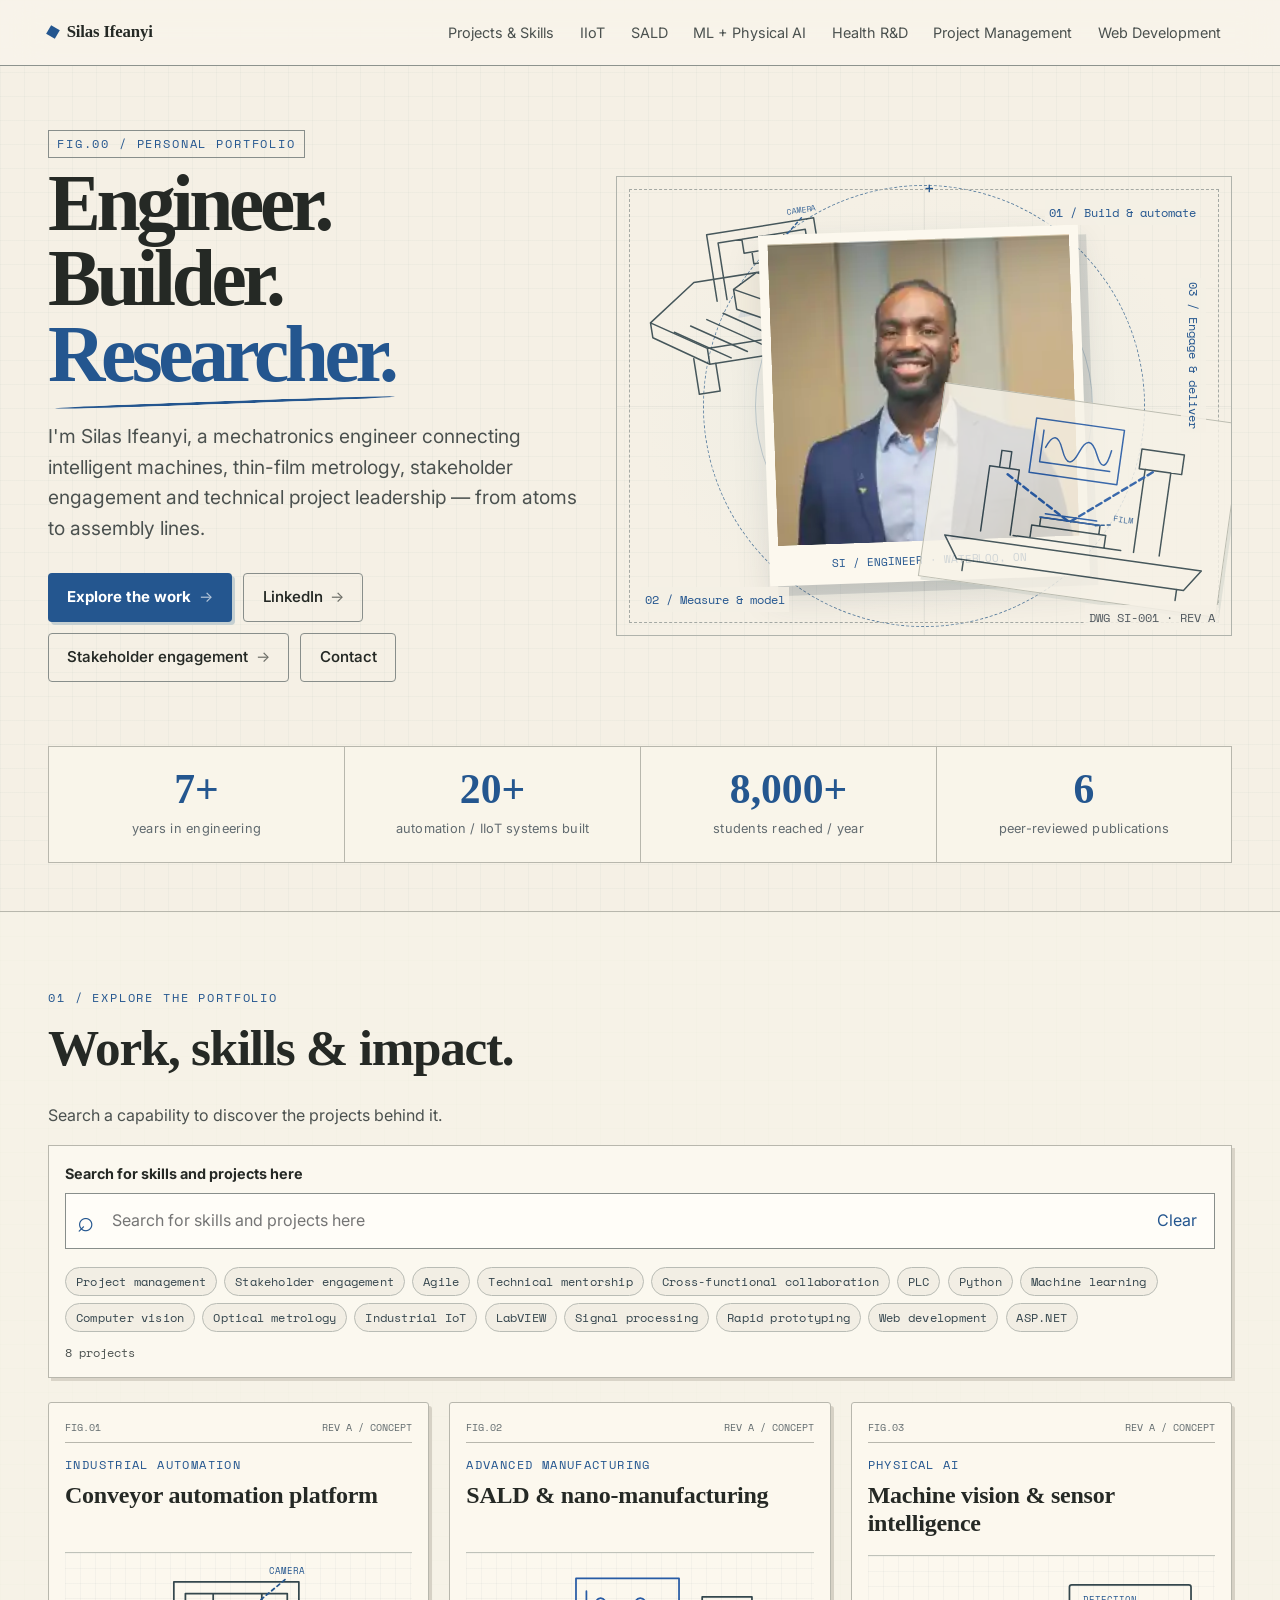
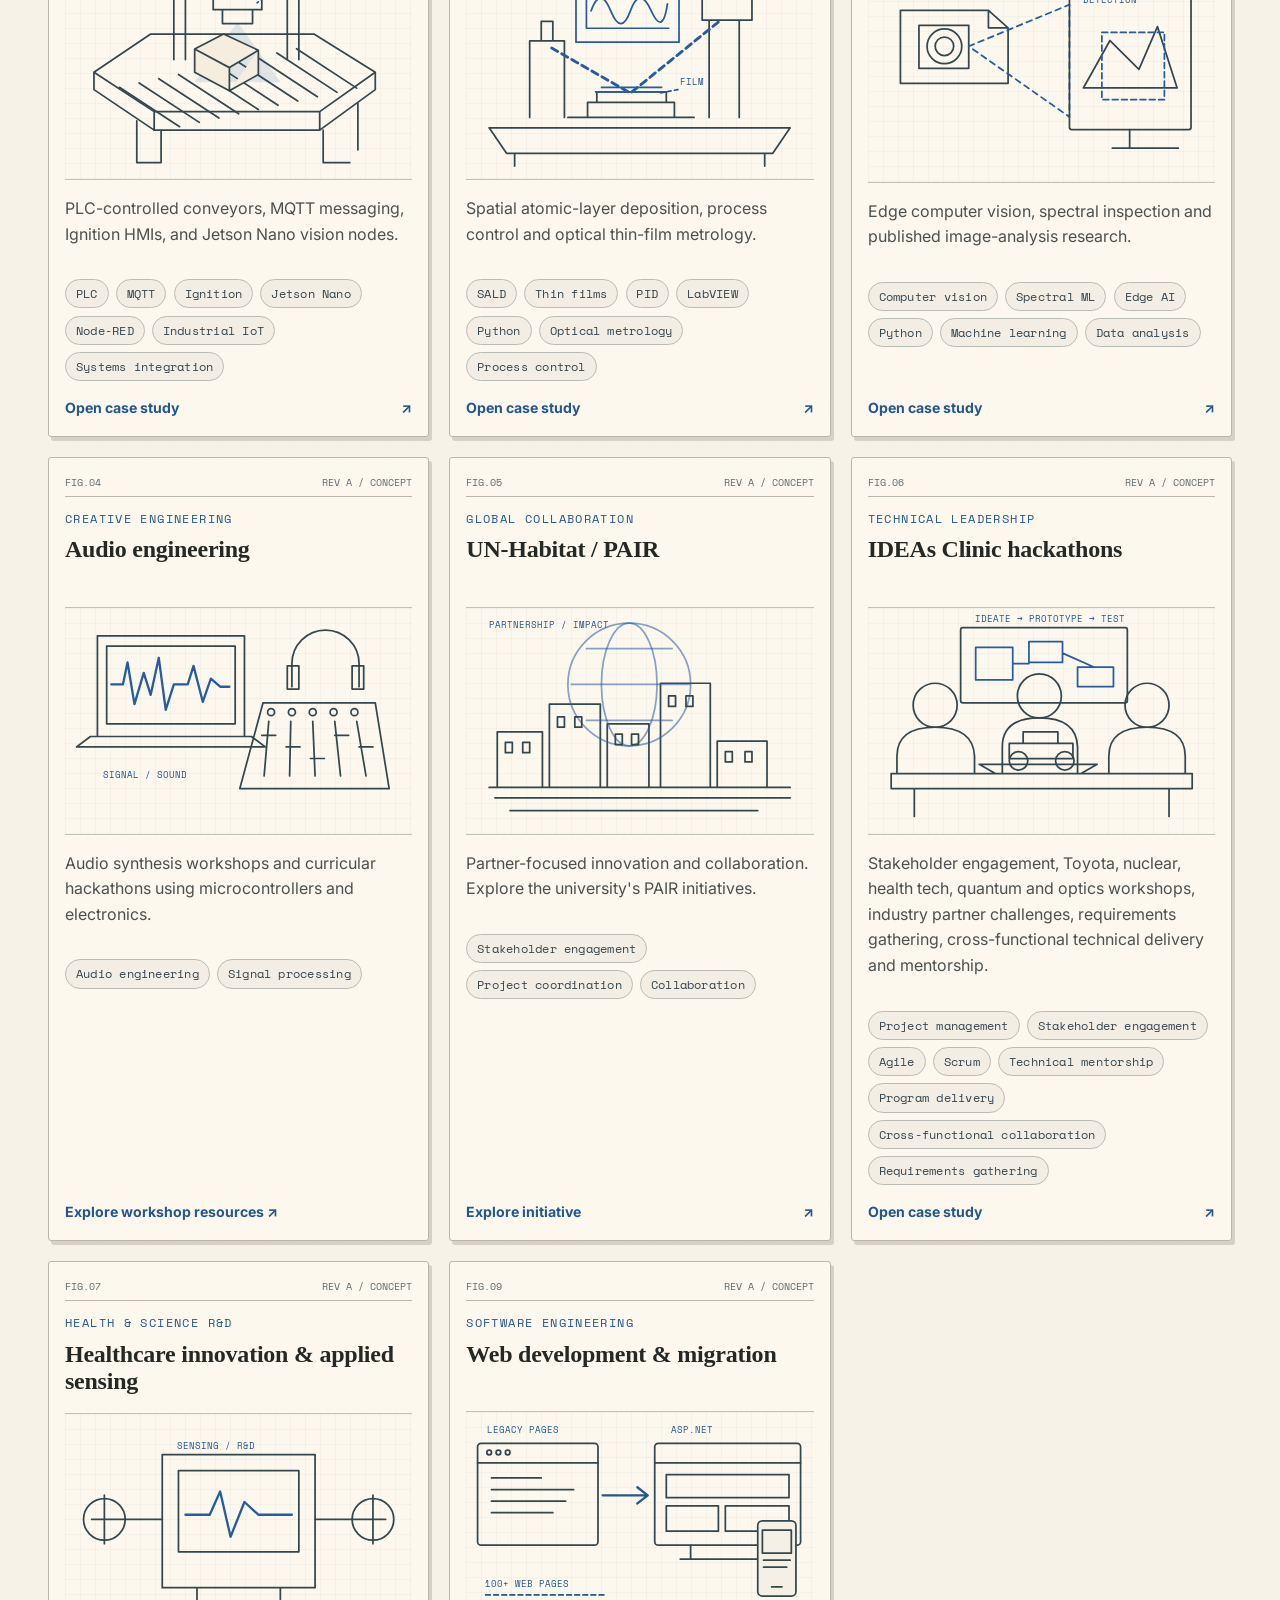
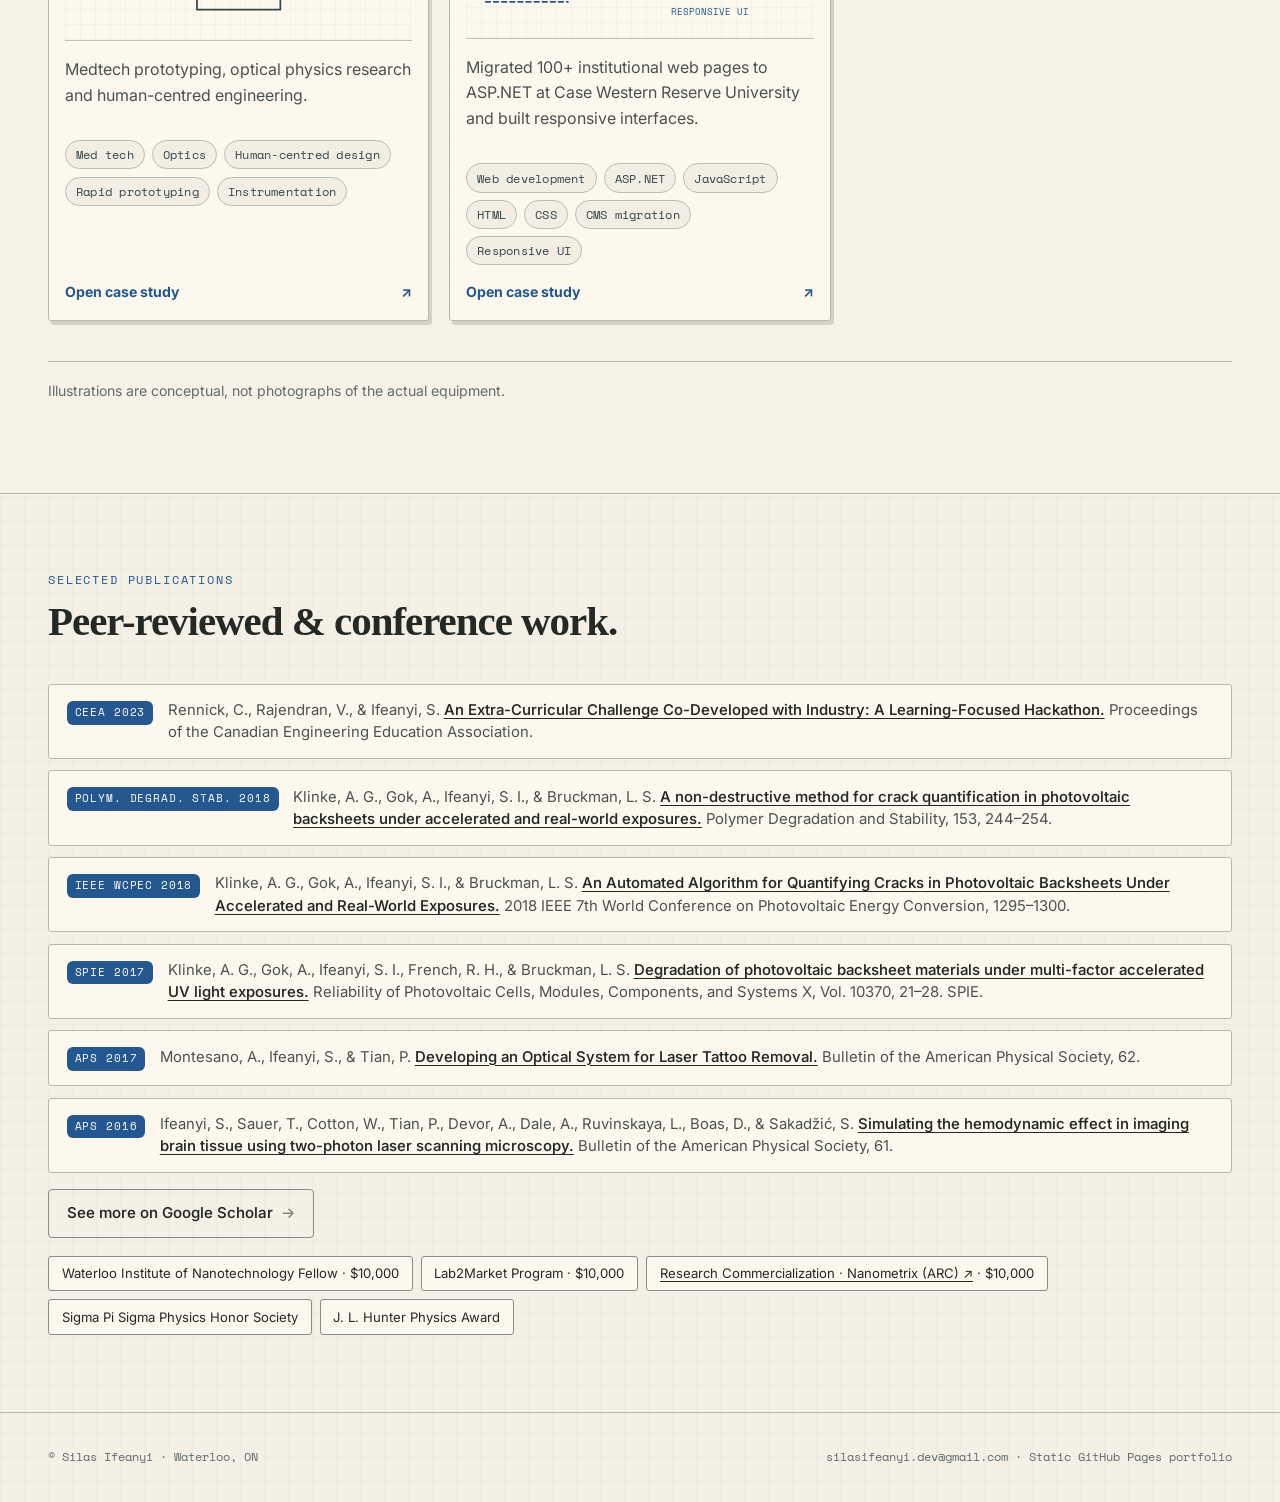
==== index.html @ 1b0f0eed "Correct ARC award, link publications and Scholar, remove internal source notes from public site" ====
<!doctype html>
<html lang="en">
<head>
  <meta charset="utf-8" />
  <meta name="viewport" content="width=device-width, initial-scale=1" />
  <title>Silas Ifeanyi | Automation, Controls & Intelligent Systems</title>
  <meta name="description" content="Portfolio of Silas Ifeanyi, MASc — automation, controls, IIoT, nanomanufacturing, machine vision, physical AI, healthcare R&D, and engineering program leadership." />
  <link rel="preconnect" href="https://fonts.googleapis.com" />
  <link rel="preconnect" href="https://fonts.gstatic.com" crossorigin />
  <link href="https://fonts.googleapis.com/css2?family=Inter:wght@400;500;600;700&family=Space+Grotesk:wght@400;500;600;700&family=Space+Mono:wght@400;700&display=swap" rel="stylesheet" />
  <link rel="stylesheet" href="styles.css" />
  <link rel="stylesheet" href="sketchpad.css?v=20261127-mobile3" />
</head>
<body class="sketch-home">
  <nav class="nav">
    <a class="brand" href="index.html">Silas Ifeanyi</a>
    <div class="navlinks" aria-label="Desktop navigation">
      <a href="#projects">Projects & Skills</a>
      <a href="pages/iiot-conveyor.html">IIoT</a>
      <a href="pages/sald-nano-manufacturing.html">SALD</a>
      <a href="pages/machine-learning-physical-ai.html">ML + Physical AI</a>
      <a href="pages/healthcare-science-rnd.html">Health R&D</a>
      <a href="pages/project-management-ideas-clinic.html">Project Management</a>
      <a href="pages/web-development.html">Web Development</a>
    </div>
    <details class="mobile-menu"><summary aria-label="Navigation menu"><span class="hamburger-icon" aria-hidden="true"><span></span><span></span><span></span></span></summary><div class="mobile-menu-links" aria-label="Mobile navigation">
      <a href="#projects">Projects & Skills</a>
      <a href="pages/iiot-conveyor.html">IIoT</a>
      <a href="pages/sald-nano-manufacturing.html">SALD</a>
      <a href="pages/machine-learning-physical-ai.html">ML + Physical AI</a>
      <a href="pages/healthcare-science-rnd.html">Health R&D</a>
      <a href="pages/project-management-ideas-clinic.html">Project Management</a>
      <a href="pages/web-development.html">Web Development</a>
    </div></details>
  </nav>

  <main>
    <section class="hero sketch-hero" id="top">
      
      <div class="hero-art" aria-label="Portrait with conceptual engineering sketches">
        <div class="draft-ring" aria-hidden="true"></div><div class="draft-ring inner" aria-hidden="true"></div>
        <div class="hero-layer layer-conveyor" aria-hidden="true"><svg class="project-drawing conveyor" viewBox="0 0 300 195" role="img" aria-label="conveyor conceptual engineering illustration"><g fill="none" stroke="currentColor" stroke-width="1.5" stroke-linecap="round" stroke-linejoin="round"><path d="M25 103 74 70 215 70 268 103 220 137 77 137Z M25 103V118L77 153H220L268 118V103 M77 137V153 M220 137V153 M62 145V181 M83 153V181 M223 153V181 M253 130V170 M62 181H83 M223 181H246"/><path d="M47 116l52 34"/><path d="M64 112.3l52 34"/><path d="M81 108.6l52 34"/><path d="M98 104.9l52 34"/><path d="M115 101.2l52 34"/><path d="M132 97.5l52 34"/><path d="M149 93.8l52 34"/><path d="M166 90.1l52 34"/><path d="M183 86.4l52 34"/><path d="M200 82.69999999999999l52 34"/><path d="M94 92V25H202V92 M104 92V35H192V92 M128 35V49H170V35 M136 49V61H162V49"/><g class="beam"><path d="M149 61L113 111H185Z" fill="#275ba5" opacity=".12" stroke="#275ba5"/></g><g class="moving"><path d="M112 83l25-13 30 14-25 15Z M112 83v20l30 16v-20 M142 119l25-14V84" fill="#f5eedf"/></g><text x="176" y="18">CAMERA</text><path d="M190 23L166 43" class="note"/></g></svg></div><div class="hero-layer layer-optics" aria-hidden="true"><svg class="project-drawing sald" viewBox="0 0 300 195" role="img" aria-label="sald conceptual engineering illustration"><g fill="none" stroke="currentColor" stroke-width="1.5" stroke-linecap="round" stroke-linejoin="round"><path d="M20 151H280L265 173H35Z M42 173V184 M258 173V184 M55 142V76H85V142 M65 76V59H75V76 M210 142V58H236V142 M204 58H247V38H204Z M88 142H197 M105 142V129H180V142 M113 129V120H173V129"/><g class="beam"><path d="M74 82L142 121L220 58" stroke="#275ba5" stroke-width="2.5" stroke-dasharray="6 4"/></g><path d="M112 120H173 M117 116H169" stroke="#275ba5"/><path d="M95 22H184V77H95Z M104 65V33 M104 65H175 M108 50Q116 28 125 50T142 50T160 50T174 44" stroke="#275ba5"/><text x="185" y="114">FILM</text><path class="note" d="M183 118L167 121"/></g></svg></div>
        <figure class="portrait"><img src="assets/hero/portrait.svg" width="250" height="250" alt="Silas Ifeanyi in a blue blazer"><figcaption>SI / ENGINEER · WATERLOO, ON</figcaption></figure>
        <span class="draft-note note-a">01 / Build & automate</span><span class="draft-note note-b">02 / Measure & model</span><span class="draft-note note-c">03 / Engage & deliver</span>
        <span class="sheet-number">DWG SI-001 · REV A</span>
      </div>
    <div class="hero-copy"><div class="eyebrow sheet-label">FIG.00 / PERSONAL PORTFOLIO</div><h1>Engineer.<br>Builder.<br><em>Researcher.</em></h1><p class="lede">I'm Silas Ifeanyi, a mechatronics engineer connecting intelligent machines, thin-film metrology, stakeholder engagement and technical project leadership — from atoms to assembly lines.</p><div class="actions"><a class="button primary" href="#projects">Explore the work</a><a class="button" href="https://www.linkedin.com/in/silas-ifeanyi/">LinkedIn</a><a class="button" href="pages/project-management-ideas-clinic.html#stakeholder-engagement">Stakeholder engagement</a><a class="button ghost" href="mailto:silasifeanyi.dev@gmail.com">Contact</a></div></div>
    </section>
    <section class="metrics" aria-label="Key figures">
      <div class="metric"><span class="num">7+</span><span class="label">years in engineering</span></div>
      <div class="metric"><span class="num">20+</span><span class="label">automation / IIoT systems built</span></div>
      <div class="metric"><span class="num">8,000+</span><span class="label">students reached / year</span></div>
      <div class="metric"><span class="num">6</span><span class="label">peer-reviewed publications</span></div>
    </section>
    <section class="section alt project-section" id="projects">
      <div class="section-head"><div class="eyebrow">01 / Explore the portfolio</div><h2>Work, skills & impact.</h2><p>Search a capability to discover the projects behind it.</p></div>
      <div class="search-panel"><label for="project-search">Search for skills and projects here</label><div class="search-input"><span aria-hidden="true">⌕</span><input id="project-search" type="search" placeholder="Search for skills and projects here" autocomplete="off"><button id="clear-search" type="button">Clear</button></div><div class="tag-row filter-row" aria-label="Popular skills"><button type="button" class="tag skill-filter" data-filter="Project management" aria-pressed="false">Project management</button><button type="button" class="tag skill-filter" data-filter="Stakeholder engagement" aria-pressed="false">Stakeholder engagement</button><button type="button" class="tag skill-filter" data-filter="Agile" aria-pressed="false">Agile</button><button type="button" class="tag skill-filter" data-filter="Technical mentorship" aria-pressed="false">Technical mentorship</button><button type="button" class="tag skill-filter" data-filter="Cross-functional collaboration" aria-pressed="false">Cross-functional collaboration</button><button type="button" class="tag skill-filter" data-filter="PLC" aria-pressed="false">PLC</button><button type="button" class="tag skill-filter" data-filter="Python" aria-pressed="false">Python</button><button type="button" class="tag skill-filter" data-filter="Machine learning" aria-pressed="false">Machine learning</button><button type="button" class="tag skill-filter" data-filter="Computer vision" aria-pressed="false">Computer vision</button><button type="button" class="tag skill-filter" data-filter="Optical metrology" aria-pressed="false">Optical metrology</button><button type="button" class="tag skill-filter" data-filter="Industrial IoT" aria-pressed="false">Industrial IoT</button><button type="button" class="tag skill-filter" data-filter="LabVIEW" aria-pressed="false">LabVIEW</button><button type="button" class="tag skill-filter" data-filter="Signal processing" aria-pressed="false">Signal processing</button><button type="button" class="tag skill-filter" data-filter="Rapid prototyping" aria-pressed="false">Rapid prototyping</button><button type="button" class="tag skill-filter" data-filter="Web development" aria-pressed="false">Web development</button><button type="button" class="tag skill-filter" data-filter="ASP.NET" aria-pressed="false">ASP.NET</button></div><div class="mobile-skill-filter"><label for="mobile-skill-select">Filter by skill</label><select id="mobile-skill-select"><option value="">All skills</option><option value="Project management">Project management</option><option value="Stakeholder engagement">Stakeholder engagement</option><option value="Agile">Agile</option><option value="Technical mentorship">Technical mentorship</option><option value="Cross-functional collaboration">Cross-functional collaboration</option><option value="PLC">PLC</option><option value="Python">Python</option><option value="Machine learning">Machine learning</option><option value="Computer vision">Computer vision</option><option value="Optical metrology">Optical metrology</option><option value="Industrial IoT">Industrial IoT</option><option value="LabVIEW">LabVIEW</option><option value="Signal processing">Signal processing</option><option value="Rapid prototyping">Rapid prototyping</option><option value="Web development">Web development</option><option value="ASP.NET">ASP.NET</option><option value="__custom__" disabled hidden>Custom search</option></select></div><p id="search-status" role="status" aria-live="polite">8 projects</p></div>
      <div class="grid project-grid"><article class="card project-card" data-search="Industrial automation Conveyor automation platform PLC-controlled conveyors, MQTT messaging, Ignition HMIs, and Jetson Nano vision nodes. PLC MQTT Ignition Jetson Nano Node-RED Industrial IoT Systems integration"><div class="drawing-meta"><span>FIG.01</span><span>REV A / CONCEPT</span></div><div class="kicker">Industrial automation</div><h3><a href="pages/iiot-conveyor.html">Conveyor automation platform</a></h3><div class="drawing"><svg class="project-drawing conveyor" viewBox="0 0 300 195" role="img" aria-label="conveyor conceptual engineering illustration"><g fill="none" stroke="currentColor" stroke-width="1.5" stroke-linecap="round" stroke-linejoin="round"><path d="M25 103 74 70 215 70 268 103 220 137 77 137Z M25 103V118L77 153H220L268 118V103 M77 137V153 M220 137V153 M62 145V181 M83 153V181 M223 153V181 M253 130V170 M62 181H83 M223 181H246"/><path d="M47 116l52 34"/><path d="M64 112.3l52 34"/><path d="M81 108.6l52 34"/><path d="M98 104.9l52 34"/><path d="M115 101.2l52 34"/><path d="M132 97.5l52 34"/><path d="M149 93.8l52 34"/><path d="M166 90.1l52 34"/><path d="M183 86.4l52 34"/><path d="M200 82.69999999999999l52 34"/><path d="M94 92V25H202V92 M104 92V35H192V92 M128 35V49H170V35 M136 49V61H162V49"/><g class="beam"><path d="M149 61L113 111H185Z" fill="#275ba5" opacity=".12" stroke="#275ba5"/></g><g class="moving"><path d="M112 83l25-13 30 14-25 15Z M112 83v20l30 16v-20 M142 119l25-14V84" fill="#f5eedf"/></g><text x="176" y="18">CAMERA</text><path d="M190 23L166 43" class="note"/></g></svg></div><p>PLC-controlled conveyors, MQTT messaging, Ignition HMIs, and Jetson Nano vision nodes.</p><div class="tag-row"><button type="button" class="tag skill-filter" data-filter="PLC" aria-pressed="false">PLC</button><button type="button" class="tag skill-filter" data-filter="MQTT" aria-pressed="false">MQTT</button><button type="button" class="tag skill-filter" data-filter="Ignition" aria-pressed="false">Ignition</button><button type="button" class="tag skill-filter" data-filter="Jetson Nano" aria-pressed="false">Jetson Nano</button><button type="button" class="tag skill-filter" data-filter="Node-RED" aria-pressed="false">Node-RED</button><button type="button" class="tag skill-filter" data-filter="Industrial IoT" aria-pressed="false">Industrial IoT</button><button type="button" class="tag skill-filter" data-filter="Systems integration" aria-pressed="false">Systems integration</button></div><a class="case-link" href="pages/iiot-conveyor.html">Open case study <span aria-hidden="true">↗</span></a></article>
<article class="card project-card" data-search="Advanced manufacturing SALD & nano-manufacturing Spatial atomic-layer deposition, process control and optical thin-film metrology. SALD Thin films PID LabVIEW Python Optical metrology Process control"><div class="drawing-meta"><span>FIG.02</span><span>REV A / CONCEPT</span></div><div class="kicker">Advanced manufacturing</div><h3><a href="pages/sald-nano-manufacturing.html">SALD & nano-manufacturing</a></h3><div class="drawing"><svg class="project-drawing sald" viewBox="0 0 300 195" role="img" aria-label="sald conceptual engineering illustration"><g fill="none" stroke="currentColor" stroke-width="1.5" stroke-linecap="round" stroke-linejoin="round"><path d="M20 151H280L265 173H35Z M42 173V184 M258 173V184 M55 142V76H85V142 M65 76V59H75V76 M210 142V58H236V142 M204 58H247V38H204Z M88 142H197 M105 142V129H180V142 M113 129V120H173V129"/><g class="beam"><path d="M74 82L142 121L220 58" stroke="#275ba5" stroke-width="2.5" stroke-dasharray="6 4"/></g><path d="M112 120H173 M117 116H169" stroke="#275ba5"/><path d="M95 22H184V77H95Z M104 65V33 M104 65H175 M108 50Q116 28 125 50T142 50T160 50T174 44" stroke="#275ba5"/><text x="185" y="114">FILM</text><path class="note" d="M183 118L167 121"/></g></svg></div><p>Spatial atomic-layer deposition, process control and optical thin-film metrology.</p><div class="tag-row"><button type="button" class="tag skill-filter" data-filter="SALD" aria-pressed="false">SALD</button><button type="button" class="tag skill-filter" data-filter="Thin films" aria-pressed="false">Thin films</button><button type="button" class="tag skill-filter" data-filter="PID" aria-pressed="false">PID</button><button type="button" class="tag skill-filter" data-filter="LabVIEW" aria-pressed="false">LabVIEW</button><button type="button" class="tag skill-filter" data-filter="Python" aria-pressed="false">Python</button><button type="button" class="tag skill-filter" data-filter="Optical metrology" aria-pressed="false">Optical metrology</button><button type="button" class="tag skill-filter" data-filter="Process control" aria-pressed="false">Process control</button></div><a class="case-link" href="pages/sald-nano-manufacturing.html">Open case study <span aria-hidden="true">↗</span></a></article>
<article class="card project-card" data-search="Physical AI Machine vision & sensor intelligence Edge computer vision, spectral inspection and published image-analysis research. Computer vision Spectral ML Edge AI Python Machine learning Data analysis"><div class="drawing-meta"><span>FIG.03</span><span>REV A / CONCEPT</span></div><div class="kicker">Physical AI</div><h3><a href="pages/machine-learning-physical-ai.html">Machine vision & sensor intelligence</a></h3><div class="drawing"><svg class="project-drawing vision" viewBox="0 0 300 195" role="img" aria-label="vision conceptual engineering illustration"><g fill="none" stroke="currentColor" stroke-width="1.5" stroke-linecap="round" stroke-linejoin="round"><path d="M28 47H104L121 62V110H28Z M104 47V62H121 M44 60H87V97H44Z"/><circle cx="66" cy="78" r="15"/><circle cx="66" cy="78" r="8"/><path class="beam" d="M87 78L174 42V139Z" stroke="#275ba5" stroke-dasharray="5 4"/><rect x="174" y="25" width="105" height="125" rx="2"/><path d="M186 114L209 73L234 98L250 61L267 114Z"/><rect x="202" y="66" width="54" height="58" stroke="#275ba5" stroke-dasharray="5 3"/><path d="M226 150V166H256 M211 166H268"/><text x="186" y="41">DETECTION</text></g></svg></div><p>Edge computer vision, spectral inspection and published image-analysis research.</p><div class="tag-row"><button type="button" class="tag skill-filter" data-filter="Computer vision" aria-pressed="false">Computer vision</button><button type="button" class="tag skill-filter" data-filter="Spectral ML" aria-pressed="false">Spectral ML</button><button type="button" class="tag skill-filter" data-filter="Edge AI" aria-pressed="false">Edge AI</button><button type="button" class="tag skill-filter" data-filter="Python" aria-pressed="false">Python</button><button type="button" class="tag skill-filter" data-filter="Machine learning" aria-pressed="false">Machine learning</button><button type="button" class="tag skill-filter" data-filter="Data analysis" aria-pressed="false">Data analysis</button></div><a class="case-link" href="pages/machine-learning-physical-ai.html">Open case study <span aria-hidden="true">↗</span></a></article>
<article class="card project-card" data-search="Creative engineering Audio engineering Audio synthesis workshops and curricular hackathons using microcontrollers and electronics. Audio engineering Signal processing"><div class="drawing-meta"><span>FIG.04</span><span>REV A / CONCEPT</span></div><div class="kicker">Creative engineering</div><h3><a href="pages/project-management-ideas-clinic.html#audio-engineering">Audio engineering</a></h3><div class="drawing"><svg class="project-drawing audio" viewBox="0 0 300 195" role="img" aria-label="audio conceptual engineering illustration"><g fill="none" stroke="currentColor" stroke-width="1.5" stroke-linecap="round" stroke-linejoin="round"><path d="M28 24H155V111H28Z M36 33H147V100H36Z M22 111H161L173 120H10Z M171 82H268L280 156H151Z M170 156H280"/><path class="beam" d="M40 66H50L54 47L60 83L68 56L74 75L81 43L87 88L94 66H106L111 50L119 81L126 61L134 68H142" stroke="#275ba5" stroke-width="2"/><path d="M176 98L172 145 M170 110h12"/><circle cx="178" cy="90" r="3"/><path d="M195 98L194 145 M191 120h12"/><circle cx="196" cy="90" r="3"/><path d="M214 98L216 145 M212 130h12"/><circle cx="214" cy="90" r="3"/><path d="M233 98L238 145 M233 110h12"/><circle cx="232" cy="90" r="3"/><path d="M252 98L260 145 M254 120h12"/><circle cx="250" cy="90" r="3"/><path d="M196 68V48A29 29 0 0 1 254 48V68 M192 50H202V70H192Z M248 50H258V70H248Z"/><text x="33" y="147">SIGNAL / SOUND</text></g></svg></div><p>Audio synthesis workshops and curricular hackathons using microcontrollers and electronics.</p><div class="tag-row"><button type="button" class="tag skill-filter" data-filter="Audio engineering" aria-pressed="false">Audio engineering</button><button type="button" class="tag skill-filter" data-filter="Signal processing" aria-pressed="false">Signal processing</button></div><a class="case-link" href="pages/project-management-ideas-clinic.html#audio-engineering">Explore workshop resources ↗</a></article>
<article class="card project-card" data-search="Global collaboration UN-Habitat / PAIR Partner-focused innovation and collaboration. Explore the university's PAIR initiatives. Stakeholder engagement Project coordination Collaboration"><div class="drawing-meta"><span>FIG.05</span><span>REV A / CONCEPT</span></div><div class="kicker">Global collaboration</div><h3><a href="https://uwaterloo.ca/pan-african-initiative-for-research/initiatives">UN-Habitat / PAIR</a></h3><div class="drawing"><svg class="project-drawing urban" viewBox="0 0 300 195" role="img" aria-label="urban conceptual engineering illustration"><g fill="none" stroke="currentColor" stroke-width="1.5" stroke-linecap="round" stroke-linejoin="round"><path d="M20 155H280 M27 155V107H66V155 M72 155V83H116V155 M122 155V100H158V155 M168 155V65H211V155 M217 155V115H260V155 M25 164H280 M38 175H252"/><circle cx="141" cy="66" r="53" stroke="#275ba5" opacity=".55"/><ellipse cx="141" cy="66" rx="24" ry="53" stroke="#275ba5" opacity=".55"/><path d="M91 66H193 M104 35H178 M104 97H178" stroke="#275ba5" opacity=".55"/><path d="M34 116v9h6v-9Z"/><path d="M49 116v9h6v-9Z"/><path d="M79 94v9h6v-9Z"/><path d="M94 94v9h6v-9Z"/><path d="M129 109v9h6v-9Z"/><path d="M143 109v9h6v-9Z"/><path d="M175 76v9h6v-9Z"/><path d="M190 76v9h6v-9Z"/><path d="M224 124v9h6v-9Z"/><path d="M241 124v9h6v-9Z"/><text x="20" y="17">PARTNERSHIP / IMPACT</text></g></svg></div><p>Partner-focused innovation and collaboration. Explore the university's PAIR initiatives.</p><div class="tag-row"><button type="button" class="tag skill-filter" data-filter="Stakeholder engagement" aria-pressed="false">Stakeholder engagement</button><button type="button" class="tag skill-filter" data-filter="Project coordination" aria-pressed="false">Project coordination</button><button type="button" class="tag skill-filter" data-filter="Collaboration" aria-pressed="false">Collaboration</button></div><a class="case-link" href="https://uwaterloo.ca/pan-african-initiative-for-research/initiatives">Explore initiative <span aria-hidden="true">↗</span></a></article>
<article class="card project-card" data-search="Technical leadership IDEAs Clinic hackathons Stakeholder engagement, Toyota, nuclear, health tech, quantum and optics workshops, industry partner challenges, requirements gathering, cross-functional technical delivery and mentorship. Project management Stakeholder engagement Agile Scrum Technical mentorship Program delivery Cross-functional collaboration Requirements gathering"><div class="drawing-meta"><span>FIG.06</span><span>REV A / CONCEPT</span></div><div class="kicker">Technical leadership</div><h3><a href="pages/project-management-ideas-clinic.html">IDEAs Clinic hackathons</a></h3><div class="drawing"><svg class="project-drawing team" viewBox="0 0 300 195" role="img" aria-label="team conceptual engineering illustration"><g fill="none" stroke="currentColor" stroke-width="1.5" stroke-linecap="round" stroke-linejoin="round"><rect x="80" y="17" width="144" height="65" rx="2"/><path d="M93 34H125V62H93Z M139 29H168V47H139Z M181 51H212V68H181Z M125 48H139 M168 39L195 51" stroke="#275ba5"/><circle cx="58" cy="84" r="19"/><circle cx="148" cy="76" r="19"/><circle cx="241" cy="84" r="19"/><path d="M25 143V128Q25 103 58 103T92 128V143 M116 143V120Q116 95 148 95T181 120V143 M208 143V128Q208 103 241 103T274 128V143 M20 143H280V156H20Z M40 156V180 M260 156V180 M96 135H198L184 143H110Z"/><g class="moving"><path d="M122 130V117H177V130Z M134 117V107H164V117"/><circle cx="130" cy="132" r="8"/><circle cx="170" cy="132" r="8"/></g><text x="92" y="12">IDEATE → PROTOTYPE → TEST</text></g></svg></div><p>Stakeholder engagement, Toyota, nuclear, health tech, quantum and optics workshops, industry partner challenges, requirements gathering, cross-functional technical delivery and mentorship.</p><div class="tag-row"><button type="button" class="tag skill-filter" data-filter="Project management" aria-pressed="false">Project management</button><button type="button" class="tag skill-filter" data-filter="Stakeholder engagement" aria-pressed="false">Stakeholder engagement</button><button type="button" class="tag skill-filter" data-filter="Agile" aria-pressed="false">Agile</button><button type="button" class="tag skill-filter" data-filter="Scrum" aria-pressed="false">Scrum</button><button type="button" class="tag skill-filter" data-filter="Technical mentorship" aria-pressed="false">Technical mentorship</button><button type="button" class="tag skill-filter" data-filter="Program delivery" aria-pressed="false">Program delivery</button><button type="button" class="tag skill-filter" data-filter="Cross-functional collaboration" aria-pressed="false">Cross-functional collaboration</button><button type="button" class="tag skill-filter" data-filter="Requirements gathering" aria-pressed="false">Requirements gathering</button></div><a class="case-link" href="pages/project-management-ideas-clinic.html">Open case study <span aria-hidden="true">↗</span></a></article>
<article class="card project-card" data-search="Health & science R&D Healthcare innovation & applied sensing Medtech prototyping, optical physics research and human-centred engineering. Med tech Optics Human-centred design Rapid prototyping Instrumentation"><div class="drawing-meta"><span>FIG.07</span><span>REV A / CONCEPT</span></div><div class="kicker">Health & science R&D</div><h3><a href="pages/healthcare-science-rnd.html">Healthcare innovation & applied sensing</a></h3><div class="drawing"><svg class="project-drawing health" viewBox="0 0 300 195" role="img" aria-label="health conceptual engineering illustration"><g fill="none" stroke="currentColor" stroke-width="1.5" stroke-linecap="round" stroke-linejoin="round"><path d="M84 35H216V150H84Z M98 49H202V119H98Z M114 150V169H186V150"/><path class="beam" d="M104 87H125L134 67L143 106L155 76L167 87H196" stroke="#275ba5" stroke-width="2"/><path d="M23 91H84 M216 91H277 M34 70V112 M266 70V112"/><circle cx="34" cy="91" r="18"/><circle cx="266" cy="91" r="18"/><text x="97" y="30">SENSING / R&D</text></g></svg></div><p>Medtech prototyping, optical physics research and human-centred engineering.</p><div class="tag-row"><button type="button" class="tag skill-filter" data-filter="Med tech" aria-pressed="false">Med tech</button><button type="button" class="tag skill-filter" data-filter="Optics" aria-pressed="false">Optics</button><button type="button" class="tag skill-filter" data-filter="Human-centred design" aria-pressed="false">Human-centred design</button><button type="button" class="tag skill-filter" data-filter="Rapid prototyping" aria-pressed="false">Rapid prototyping</button><button type="button" class="tag skill-filter" data-filter="Instrumentation" aria-pressed="false">Instrumentation</button></div><a class="case-link" href="pages/healthcare-science-rnd.html">Open case study <span aria-hidden="true">↗</span></a></article><article class="card project-card" data-search="Web development Case Western Reserve University website migration legacy platform ASP.NET JavaScript HTML CSS CMS migration responsive UI"><div class="drawing-meta"><span>FIG.09</span><span>REV A / CONCEPT</span></div><div class="kicker">Software engineering</div><h3><a href="pages/web-development.html">Web development &amp; migration</a></h3><div class="drawing"><svg class="project-drawing webdev" viewBox="0 0 300 195" role="img" aria-label="Conceptual diagram of legacy web pages migrating to ASP.NET and responsive desktop and mobile interfaces"><g stroke="currentColor" fill="none" stroke-width="1.5" stroke-linecap="round" stroke-linejoin="round"><rect x="10" y="27" width="104" height="88" rx="3"/><path d="M10 44H114 M22 57H65 M22 67H93 M22 77H86 M22 87H75"/><circle cx="20" cy="35" r="2"/><circle cx="28" cy="35" r="2"/><circle cx="36" cy="35" r="2"/><path d="M118 72H157M148 65L157 72L148 79" stroke="#24568f" stroke-width="2"/><rect x="163" y="27" width="126" height="88" rx="3"/><path d="M163 44H289 M173 54H279V74H173Z M173 81H218V103H173Z M224 81H279V103H224Z M194 115V127H258V115 M185 127H266"/><rect x="252" y="94" width="33" height="65" rx="4" fill="#f5f0e5"/><path d="M256 102H281V122H256Z M257 128H280 M257 134H277 M264 151H273"/><g fill="#24568f" stroke="none"><text x="18" y="18">LEGACY PAGES</text><text x="177" y="18">ASP.NET</text><text x="16" y="151">100+ WEB PAGES</text><text x="177" y="175">RESPONSIVE UI</text></g><path d="M17 158H119M17 164H88" stroke="#24568f" stroke-dasharray="4 3"/></g></svg></div><p>Migrated 100+ institutional web pages to ASP.NET at Case Western Reserve University and built responsive interfaces.</p><div class="tag-row"><button type="button" class="tag skill-filter" data-filter="Web development" aria-pressed="false">Web development</button><button type="button" class="tag skill-filter" data-filter="ASP.NET" aria-pressed="false">ASP.NET</button><button type="button" class="tag skill-filter" data-filter="JavaScript" aria-pressed="false">JavaScript</button><button type="button" class="tag skill-filter" data-filter="HTML" aria-pressed="false">HTML</button><button type="button" class="tag skill-filter" data-filter="CSS" aria-pressed="false">CSS</button><button type="button" class="tag skill-filter" data-filter="CMS migration" aria-pressed="false">CMS migration</button><button type="button" class="tag skill-filter" data-filter="Responsive UI" aria-pressed="false">Responsive UI</button></div><a class="case-link" href="pages/web-development.html">Open case study <span aria-hidden="true">↗</span></a></article></div><p id="no-results" hidden>No matching projects. Try a different skill or clear the search.</p>
      <p class="source-note">Illustrations are conceptual, not photographs of the actual equipment.</p>
    </section>

    <section class="section">
      <div class="section-head">
        <div class="eyebrow">Selected publications</div>
        <h2>Peer-reviewed & conference work.</h2>
      </div>
      <ul class="pub-list">
        <li>
          <span class="venue">CEEA 2023</span>
          <span>Rennick, C., Rajendran, V., &amp; Ifeanyi, S. <cite><a href="https://doi.org/10.24908/pceea.2023.16628" style="text-decoration:underline;text-underline-offset:3px">An Extra-Curricular Challenge Co-Developed with Industry: A Learning-Focused Hackathon.</a></cite> Proceedings of the Canadian Engineering Education Association.</span>
        </li>
        <li>
          <span class="venue warm">Polym. Degrad. Stab. 2018</span>
          <span>Klinke, A. G., Gok, A., Ifeanyi, S. I., &amp; Bruckman, L. S. <cite><a href="https://doi.org/10.1016/j.polymdegradstab.2018.05.008" style="text-decoration:underline;text-underline-offset:3px">A non-destructive method for crack quantification in photovoltaic backsheets under accelerated and real-world exposures.</a></cite> Polymer Degradation and Stability, 153, 244–254.</span>
        </li>
        <li>
          <span class="venue">IEEE WCPEC 2018</span>
          <span>Klinke, A. G., Gok, A., Ifeanyi, S. I., &amp; Bruckman, L. S. <cite><a href="https://doi.org/10.1109/PVSC.2018.8547407" style="text-decoration:underline;text-underline-offset:3px">An Automated Algorithm for Quantifying Cracks in Photovoltaic Backsheets Under Accelerated and Real-World Exposures.</a></cite> 2018 IEEE 7th World Conference on Photovoltaic Energy Conversion, 1295–1300.</span>
        </li>
        <li>
          <span class="venue alt">SPIE 2017</span>
          <span>Klinke, A. G., Gok, A., Ifeanyi, S. I., French, R. H., &amp; Bruckman, L. S. <cite><a href="https://doi.org/10.1117/12.2274108" style="text-decoration:underline;text-underline-offset:3px">Degradation of photovoltaic backsheet materials under multi-factor accelerated UV light exposures.</a></cite> Reliability of Photovoltaic Cells, Modules, Components, and Systems X, Vol. 10370, 21–28. SPIE.</span>
        </li>
        <li>
          <span class="venue">APS 2017</span>
          <span>Montesano, A., Ifeanyi, S., &amp; Tian, P. <cite><a href="https://www.academia.edu/116903031/Developing_an_Opyical_System_for_Laser_Tattoo_Removal" style="text-decoration:underline;text-underline-offset:3px">Developing an Optical System for Laser Tattoo Removal.</a></cite> Bulletin of the American Physical Society, 62.</span>
        </li>
        <li>
          <span class="venue">APS 2016</span>
          <span>Ifeanyi, S., Sauer, T., Cotton, W., Tian, P., Devor, A., Dale, A., Ruvinskaya, L., Boas, D., &amp; Sakadžić, S. <cite><a href="https://www.academia.edu/116902618/Simulating_the_hemodynamic_effect_in_imaging_brain_tissue_using_two_photon_laser_scanning_microscopy" style="text-decoration:underline;text-underline-offset:3px">Simulating the hemodynamic effect in imaging brain tissue using two-photon laser scanning microscopy.</a></cite> Bulletin of the American Physical Society, 61.</span>
        </li>
      </ul>
      <div class="actions" style="margin-top:1rem"><a class="button" href="https://scholar.google.com/citations?hl=en&amp;user=3aawMEMAAAAJ">See more on Google Scholar</a></div>

      <div class="honor-row">
        <span class="badge">Waterloo Institute of Nanotechnology Fellow · $10,000</span>
        <span class="badge">Lab2Market Program · $10,000</span>
        <span class="badge"><a href="https://uwaterloo.ca/conrad-school-entrepreneurship-business/news/research-discovery-real-world-impact" style="text-decoration:underline;text-underline-offset:3px">Research Commercialization · Nanometrix (ARC) ↗</a> · $10,000</span>
        <span class="badge">Sigma Pi Sigma Physics Honor Society</span>
        <span class="badge">J. L. Hunter Physics Award</span>
      </div>
    </section>
  </main>

  <footer class="footer">
    <span>© Silas Ifeanyi · Waterloo, ON</span>
    <span>silasifeanyi.dev@gmail.com · Static GitHub Pages portfolio</span>
  </footer>
  <script src="sketchpad.js?v=20261127-mobile3"></script>
  </body>
</html>
---- styles.css ----
/* ============================================================
   Silas Ifeanyi — Portfolio v2
   Refined dark design system
   ============================================================ */

:root {
  /* base */
  --bg:      #070b12;
  --bg2:     #0b1422;
  --panel:   #0e1828;
  --card:    rgba(255, 255, 255, 0.04);
  --card2:   rgba(255, 255, 255, 0.07);
  --text:    #eef3fa;
  --muted:   #9fb0c6;
  --faint:   #6b7d96;
  --line:    rgba(255, 255, 255, 0.10);
  --line2:   rgba(255, 255, 255, 0.16);

  /* accents (kept for node colors used in markup) */
  --blue:    #6aa3ff;
  --cyan:    #46e3ec;
  --green:   #6fe6a8;
  --gold:    #ffc24b;
  --pink:    #ff86a8;
  --purple:  #b794ff;

  --accent:  #46e3ec;
  --shadow:  0 24px 70px rgba(0, 0, 0, 0.45);
  --shadow-sm: 0 8px 24px rgba(0, 0, 0, 0.30);

  --maxw:    1180px;
  --mono:    "Space Mono", ui-monospace, SFMono-Regular, Menlo, monospace;
  --sans:    "Inter", ui-sans-serif, system-ui, -apple-system, "Segoe UI", sans-serif;
  --display: "Space Grotesk", var(--sans);
}

* { box-sizing: border-box; }
html { scroll-behavior: smooth; -webkit-text-size-adjust: 100%; }

body {
  margin: 0;
  font-family: var(--sans);
  color: var(--text);
  background: var(--bg);
  background-image:
    radial-gradient(900px 600px at 12% -10%, rgba(70, 227, 236, 0.10), transparent 60%),
    radial-gradient(900px 600px at 88% 0%, rgba(183, 148, 255, 0.10), transparent 55%),
    linear-gradient(180deg, var(--bg2), var(--bg) 60%);
  background-attachment: fixed;
  min-height: 100vh;
  line-height: 1.6;
  -webkit-font-smoothing: antialiased;
  text-rendering: optimizeLegibility;
}

a { color: inherit; text-decoration: none; }
img { max-width: 100%; display: block; }
::selection { background: rgba(70, 227, 236, 0.28); }

/* ---------- typography ---------- */
h1, h2, h3 { font-family: var(--display); font-weight: 600; }
h1 {
  font-size: clamp(2.6rem, 6vw, 5.4rem);
  line-height: 1.02;
  letter-spacing: -0.035em;
  margin: 0.5rem 0 1.2rem;
}
h2 { font-size: clamp(1.7rem, 3.2vw, 2.7rem); letter-spacing: -0.025em; margin: 0 0 0.9rem; }
h3 { font-size: 1.18rem; letter-spacing: -0.01em; margin: 0 0 0.5rem; }
p  { color: var(--muted); margin: 0 0 0.9rem; }
strong { color: var(--text); font-weight: 650; }

.eyebrow {
  font-family: var(--mono);
  color: var(--accent);
  font-weight: 400;
  letter-spacing: 0.16em;
  text-transform: uppercase;
  font-size: 0.72rem;
}
.lede { font-size: clamp(1.02rem, 1.5vw, 1.28rem); color: var(--muted); max-width: 64ch; }

/* ---------- nav ---------- */
.nav {
  position: sticky; top: 0; z-index: 40;
  display: flex; align-items: center; justify-content: space-between; gap: 1rem;
  padding: 0.85rem clamp(1.1rem, 5vw, 3rem);
  background: rgba(7, 11, 18, 0.72);
  backdrop-filter: blur(18px) saturate(140%);
  border-bottom: 1px solid var(--line);
}
.brand {
  font-family: var(--display);
  font-weight: 700; letter-spacing: -0.01em; font-size: 1.05rem;
  display: inline-flex; align-items: center; gap: 0.55rem;
}
.brand::before {
  content: ""; width: 0.62rem; height: 0.62rem; border-radius: 50%;
  background: var(--accent); box-shadow: 0 0 16px var(--accent);
}
.navlinks { display: flex; gap: 0.2rem; flex-wrap: wrap; font-size: 0.9rem; }
.navlinks a {
  color: var(--muted); padding: 0.45rem 0.7rem; border-radius: 999px;
  transition: color 0.18s ease, background 0.18s ease;
}
.navlinks a:hover { background: var(--card2); color: var(--text); }
.navlinks a.active { color: var(--text); background: rgba(70, 227, 236, 0.12); }

/* ---------- buttons ---------- */
.button {
  display: inline-flex; align-items: center; gap: 0.45rem;
  border: 1px solid var(--line2); background: var(--card);
  padding: 0.72rem 1.15rem; border-radius: 999px;
  font-weight: 550; font-size: 0.94rem; color: var(--text);
  transition: transform 0.18s ease, background 0.18s ease, border-color 0.18s ease;
}
.button:hover { transform: translateY(-2px); background: var(--card2); border-color: var(--line2); }
.button.primary {
  background: linear-gradient(135deg, var(--cyan), var(--blue));
  color: #04121c; font-weight: 700; border-color: transparent;
  box-shadow: 0 10px 30px rgba(70, 227, 236, 0.22);
}
.button.primary:hover { box-shadow: 0 16px 40px rgba(70, 227, 236, 0.3); }
.button::after { content: "→"; font-weight: 400; opacity: 0.65; transition: transform 0.18s ease; }
.button:hover::after { transform: translateX(3px); }
.button.ghost::after { content: none; }

/* ---------- hero ---------- */
.hero {
  display: grid; grid-template-columns: 1fr 1.05fr; gap: clamp(2rem, 4vw, 4rem);
  align-items: center;
  max-width: var(--maxw); margin: 0 auto;
  padding: clamp(2.5rem, 6vw, 5rem) clamp(1.1rem, 5vw, 3rem) clamp(3rem, 6vw, 5rem);
  min-height: calc(100vh - 64px);
}
.actions { display: flex; flex-wrap: wrap; gap: 0.7rem; margin-top: 1.8rem; }

/* ---------- orbit graph ---------- */
.hero-panel { position: relative; display: grid; place-items: center; min-height: 600px; }
.orbit-wrap { position: relative; width: min(620px, 92vw); aspect-ratio: 1; }
.orbit-ring {
  position: absolute; inset: 6%; border: 1px dashed rgba(255, 255, 255, 0.16);
  border-radius: 50%; animation: spin 46s linear infinite;
}
.orbit-ring.two { inset: 20%; animation-duration: 32s; animation-direction: reverse; opacity: 0.6; }
.orbit-wrap::before {
  content: ""; position: absolute; inset: 14%; border-radius: 50%;
  background: radial-gradient(circle, rgba(70, 227, 236, 0.10), transparent 70%);
  filter: blur(6px);
}
.center-node {
  position: absolute; left: 50%; top: 50%; transform: translate(-50%, -50%);
  width: 188px; height: 188px; border-radius: 50%;
  display: grid; place-items: center; text-align: center; padding: 1rem; z-index: 3;
  background:
    radial-gradient(circle at 35% 25%, rgba(255, 255, 255, 0.18), transparent 55%),
    rgba(14, 24, 40, 0.85);
  border: 1px solid var(--line2);
  box-shadow: var(--shadow), inset 0 0 30px rgba(70, 227, 236, 0.08);
}
.center-node strong { font-family: var(--display); font-size: 1.12rem; }
.center-node span { color: var(--muted); font-size: 0.8rem; display: block; margin-top: 0.3rem; }

.node {
  --angle: 0deg; --radius: 248px; --node-color: var(--blue);
  position: absolute; left: 50%; top: 50%;
  width: 124px; height: 124px; margin: -62px 0 0 -62px;
  border-radius: 26px; padding: 0.85rem;
  display: grid; place-items: center; text-align: center;
  transform: rotate(var(--angle)) translate(var(--radius)) rotate(calc(-1 * var(--angle)));
  background: linear-gradient(160deg, rgba(255, 255, 255, 0.12), rgba(255, 255, 255, 0.03));
  border: 1px solid var(--line);
  box-shadow: var(--shadow-sm);
  color: var(--text);
  transition: transform 0.25s ease, background 0.25s ease, border-color 0.25s ease, box-shadow 0.25s ease;
  z-index: 2;
}
.node::before {
  content: ""; position: absolute; inset: 0; border-radius: inherit;
  border-top: 3px solid var(--node-color); opacity: 0.95;
}
.node span { font-family: var(--display); font-size: 0.86rem; line-height: 1.15; font-weight: 600; }
.node small { display: block; margin-top: 0.35rem; color: var(--muted); font-weight: 500; font-size: 0.7rem; }
.node:hover {
  background: linear-gradient(160deg, rgba(255, 255, 255, 0.2), rgba(255, 255, 255, 0.06));
  border-color: var(--node-color);
  box-shadow: 0 18px 50px rgba(0, 0, 0, 0.5), 0 0 0 1px var(--node-color);
  transform: rotate(var(--angle)) translate(calc(var(--radius) + 10px)) rotate(calc(-1 * var(--angle))) scale(1.06);
}
@keyframes spin { to { transform: rotate(360deg); } }

/* ---------- sections ---------- */
.section { max-width: var(--maxw); margin: 0 auto; padding: clamp(3rem, 6vw, 5rem) clamp(1.1rem, 5vw, 3rem); }
.section.alt {
  max-width: none;
  background: rgba(255, 255, 255, 0.025);
  border-block: 1px solid var(--line);
}
.section.alt > * { max-width: var(--maxw); margin-inline: auto; }
.section-head { margin-bottom: 1.8rem; }

/* ---------- grids & cards ---------- */
.grid { display: grid; grid-template-columns: repeat(3, minmax(0, 1fr)); gap: 1.1rem; }
.grid.two { grid-template-columns: repeat(2, minmax(0, 1fr)); }
.card {
  position: relative;
  background: var(--card);
  border: 1px solid var(--line);
  border-radius: 22px;
  padding: 1.4rem;
  box-shadow: var(--shadow-sm);
  transition: transform 0.2s ease, background 0.2s ease, border-color 0.2s ease;
}
a.card:hover { transform: translateY(-4px); background: var(--card2); border-color: var(--line2); }
.card p:last-child { margin-bottom: 0; }
.card h2 { font-size: 1.4rem; }
.card img { border-radius: 14px; margin-top: 1rem; border: 1px solid var(--line); }

.kicker {
  font-family: var(--mono); color: var(--accent);
  font-size: 0.72rem; font-weight: 400; text-transform: uppercase; letter-spacing: 0.12em;
  margin-bottom: 0.5rem;
}

.tag-row { display: flex; gap: 0.45rem; flex-wrap: wrap; margin-top: 1.1rem; }
.tag {
  border: 1px solid var(--line); border-radius: 999px;
  padding: 0.32rem 0.62rem; color: var(--muted); font-size: 0.76rem;
  background: rgba(255, 255, 255, 0.03);
  font-family: var(--mono); letter-spacing: 0.02em;
}

/* ---------- page hero / content ---------- */
.page-hero {
  max-width: var(--maxw); margin: 0 auto;
  padding: clamp(2.5rem, 6vw, 4.5rem) clamp(1.1rem, 5vw, 3rem) 1.5rem;
}
.page-hero h1 { font-size: clamp(2.2rem, 5.2vw, 4rem); }
.content { max-width: var(--maxw); margin: 0 auto; padding: 1rem clamp(1.1rem, 5vw, 3rem) 4rem; display: grid; gap: 1.5rem; }
.content > .section { padding-inline: 0; }
.split { display: grid; grid-template-columns: 1fr 1fr; gap: 1.1rem; align-items: start; }

/* ---------- media ---------- */
.image-card {
  padding: 0.5rem; border-radius: 20px; border: 1px solid var(--line);
  background: rgba(255, 255, 255, 0.05); box-shadow: var(--shadow-sm); overflow: hidden;
}
.image-card img { border-radius: 14px; }
.caption { color: var(--faint); font-size: 0.83rem; padding: 0.6rem 0.4rem 0.25rem; }

/* ---------- timeline / facts ---------- */
.timeline { display: grid; gap: 1rem; }
.timeline .item { border-left: 2px solid var(--accent); padding: 0.1rem 0 0.1rem 1rem; }
.timeline .item h3 { margin-bottom: 0.25rem; }
.timeline .item p { margin: 0; font-size: 0.95rem; }

.fact-list { display: grid; gap: 0.7rem; padding: 0; margin: 1rem 0 0; list-style: none; }
.fact-list li {
  background: rgba(255, 255, 255, 0.035); border: 1px solid var(--line);
  border-radius: 14px; padding: 0.8rem 1rem; color: var(--muted); line-height: 1.5; font-size: 0.95rem;
}

/* ---------- metrics strip ---------- */
.metrics {
  display: grid; grid-template-columns: repeat(4, 1fr); gap: 1rem;
  max-width: var(--maxw); margin: 0 auto; padding: 0 clamp(1.1rem, 5vw, 3rem);
}
.metric {
  text-align: center; padding: 1.4rem 0.6rem;
  border: 1px solid var(--line); border-radius: 18px; background: var(--card);
}
.metric .num {
  font-family: var(--display); font-size: clamp(1.8rem, 3.5vw, 2.6rem); font-weight: 700;
  background: linear-gradient(135deg, var(--text), var(--accent));
  -webkit-background-clip: text; background-clip: text; -webkit-text-fill-color: transparent;
  line-height: 1;
}
.metric .label { display: block; margin-top: 0.5rem; color: var(--faint); font-size: 0.8rem; letter-spacing: 0.02em; }

/* ---------- publications ---------- */
.pub-list { display: grid; gap: 0.7rem; padding: 0; margin: 0; list-style: none; }
.pub-list li {
  display: grid; grid-template-columns: auto 1fr; gap: 0.9rem; align-items: start;
  border: 1px solid var(--line); border-radius: 14px; padding: 0.9rem 1.1rem;
  background: rgba(255, 255, 255, 0.025); color: var(--muted); font-size: 0.93rem; line-height: 1.5;
}
.pub-list .venue {
  font-family: var(--mono); font-size: 0.66rem; letter-spacing: 0.08em; text-transform: uppercase;
  color: #04121c; background: var(--accent); padding: 0.25rem 0.5rem; border-radius: 6px; white-space: nowrap; margin-top: 0.1rem;
}
.pub-list .venue.alt { background: var(--purple); }
.pub-list .venue.warm { background: var(--gold); }
.pub-list cite { color: var(--text); font-style: normal; font-weight: 550; }

.honor-row { display: flex; flex-wrap: wrap; gap: 0.5rem; margin-top: 1.1rem; }
.badge {
  border: 1px solid var(--line2); border-radius: 999px; padding: 0.4rem 0.8rem;
  font-size: 0.82rem; color: var(--text); background: rgba(255, 255, 255, 0.04);
}

/* ---------- misc ---------- */
.source-note {
  font-size: 0.88rem; color: var(--faint);
  border-top: 1px solid var(--line); margin-top: 2.5rem; padding-top: 1.1rem;
}
.footer {
  max-width: var(--maxw); margin: 0 auto;
  padding: 2.2rem clamp(1.1rem, 5vw, 3rem);
  border-top: 1px solid var(--line); color: var(--faint);
  display: flex; justify-content: space-between; gap: 1rem; flex-wrap: wrap; font-size: 0.9rem;
}
.footer a:hover { color: var(--text); }

/* ---------- responsive ---------- */
@media (max-width: 980px) {
  .hero { grid-template-columns: 1fr; }
  .hero-panel { min-height: 540px; order: 2; }
  .grid, .grid.two, .split { grid-template-columns: 1fr; }
  .metrics { grid-template-columns: repeat(2, 1fr); }
  .node { --radius: 200px; width: 112px; height: 112px; margin: -56px 0 0 -56px; }
  .center-node { width: 158px; height: 158px; }
}
@media (max-width: 620px) {
  .nav { flex-direction: column; align-items: flex-start; gap: 0.6rem; }
  .navlinks { gap: 0.1rem; }
  .navlinks a { padding: 0.4rem 0.55rem; font-size: 0.84rem; }
  .hero-panel { min-height: 440px; }
  .node { --radius: 162px; width: 94px; height: 94px; margin: -47px 0 0 -47px; border-radius: 20px; padding: 0.6rem; }
  .node span { font-size: 0.74rem; }
  .node small { display: none; }
  .center-node { width: 124px; height: 124px; }
  .pub-list li { grid-template-columns: 1fr; gap: 0.5rem; }
}
@media (prefers-reduced-motion: reduce) {
  .orbit-ring { animation: none; }
  .node, .button, .card { transition: none; }
}
---- sketchpad.css ----
/* Shared sketchpad design system: homepage and case studies. */
:is(.sketch-home,.sketch-page){--bg:#f5f0e5;--bg2:#f9f5eb;--panel:#faf6ed;--text:#252925;--muted:#4b514f;--faint:#626b70;--line:#b8b7ad;--line2:#888e8b;--accent:#24568f;--card:#fcf8ef;--card2:#fffdf6;--display:Georgia,'Times New Roman',serif;--shadow-sm:3px 5px 0 #d9d4c8;--shadow:8px 12px 0 #d9d4c8;--maxw:1320px;background-color:var(--bg);background-image:linear-gradient(#6f87900c 1px,transparent 1px),linear-gradient(90deg,#6f87900c 1px,transparent 1px);background-size:24px 24px;background-attachment:scroll}
:is(.sketch-home,.sketch-page) .nav{background:#f8f4eaeF;border-bottom:1px solid #8d938e}:is(.sketch-home,.sketch-page) .brand::before{border-radius:0;transform:rotate(30deg);box-shadow:none}:is(.sketch-home,.sketch-page) .navlinks a{border-radius:3px}:is(.sketch-home,.sketch-page) .navlinks a:hover{background:#e4e8e6}:is(.sketch-home,.sketch-page) .button{border-radius:4px;background:transparent}:is(.sketch-home,.sketch-page) .button.primary{background:#24568f;color:white;box-shadow:3px 3px 0 #c5cfd1}:is(.sketch-home,.sketch-page) .button.primary:hover{box-shadow:5px 6px 0 #c5cfd1}:is(.sketch-home,.sketch-page) a:focus-visible,:is(.sketch-home,.sketch-page) button:focus-visible,:is(.sketch-home,.sketch-page) input:focus-visible{outline:2px solid #24568f;outline-offset:4px}
.sketch-hero{min-height:0;grid-template-columns:1fr 1.15fr;padding-block:clamp(2rem,5vw,5rem);gap:2rem}.hero-copy{position:relative;z-index:2}.sheet-label{display:inline-block;border:1px solid var(--line2);padding:.25rem .5rem}.sketch-hero h1{font-size:clamp(3rem,6.2vw,6.6rem);line-height:.95;letter-spacing:-.055em;font-weight:700}.sketch-hero h1 em{font-style:normal;color:var(--accent);position:relative;display:inline-block}.sketch-hero h1 em::after{content:'';position:absolute;left:2%;right:0;bottom:-.15em;border-bottom:3px solid #24568f;border-radius:50%;transform:rotate(-2deg)}.hero-copy .lede{margin-top:1.8rem}.hero-art{position:relative;isolation:isolate;min-height:460px;display:grid;place-items:center;perspective:900px;overflow:hidden;border:1px solid #b0b3ac;background:radial-gradient(ellipse at center,#e1e8e188,transparent 65%)}.hero-art::before,.hero-art::after{content:'';position:absolute;inset:12px;border:1px dashed #a5a9a4;pointer-events:none}.hero-art::after{inset:0;border:0;background:linear-gradient(90deg,transparent 49.9%,#8d97943d 50%,transparent 50.2%),linear-gradient(transparent 49.9%,#8d97943d 50%,transparent 50.2%);z-index:-1}.draft-ring{position:absolute;width:72%;aspect-ratio:1;border:1px dashed #6486a4;border-radius:50%;animation:draw-spin 60s linear infinite;z-index:-1}.draft-ring::before{content:'+';position:absolute;left:50%;top:-.7em;color:#24568f}.draft-ring.inner{width:55%;border-style:solid;opacity:.35;animation-direction:reverse}.portrait{margin:0;width:57%;max-width:320px;position:relative;z-index:2;transform:rotate(-2deg);background:#fcf8ee;padding:9px 9px 4px;box-shadow:8px 10px 0 #273a4525,0 14px 34px #273a4520;transition:transform .3s}.portrait img{width:100%;height:auto;aspect-ratio:1;object-fit:cover}.portrait figcaption{font:clamp(.5rem,1vw,.7rem) var(--mono);text-align:center;padding:.6rem 0;color:#24568f}.hero-art:hover .portrait{transform:rotate(0) translateY(-5px)}.hero-layer{position:absolute;width:49%;z-index:1;color:#4b606a;opacity:.9;animation:float-sheet 7s ease-in-out infinite;transition:translate .3s}.layer-conveyor{left:1%;top:5%;rotate:-9deg}.layer-optics{right:0;bottom:8%;rotate:8deg;animation-delay:-3.5s;z-index:3;background:#f7f2e7e8;border:1px solid #b7b8ac;box-shadow:3px 3px 0 #bec5be66}.hero-art:hover .layer-conveyor{translate:-7px -5px}.hero-art:hover .layer-optics{translate:7px 5px}.draft-note,.sheet-number{position:absolute;font:clamp(.58rem,1vw,.72rem) var(--mono);color:#24568f;z-index:4;background:#f5f0e5d9;padding:.25rem}.note-a{top:5%;right:5%}.note-b{bottom:5%;left:4%}.note-c{top:22%;right:4%;writing-mode:vertical-rl}.sheet-number{bottom:1%;right:2%;color:#525a60}:is(.sketch-home,.sketch-page) .metrics{gap:0}:is(.sketch-home,.sketch-page) .metric{border-radius:0;border-right:0;background:#f9f5ea}:is(.sketch-home,.sketch-page) .metric:last-child{border-right:1px solid var(--line)}:is(.sketch-home,.sketch-page) .metric .num{background:none;-webkit-text-fill-color:initial;color:#24568f}:is(.sketch-home,.sketch-page) .section.alt{background:#f8f4e9a6}.project-section{margin-top:3rem;scroll-margin-top:90px}.project-section .section-head{margin-bottom:1rem}.project-section h2{font-size:clamp(2.2rem,4vw,3.5rem)}.search-panel{border:1px solid var(--line);padding:1rem;background:#fbf8ef;box-shadow:3px 3px 0 #d9d4c8;margin-bottom:1.5rem!important}.search-panel label{display:block;font-weight:700;font-size:.9rem;margin-bottom:.5rem}.search-input{display:flex;align-items:center;gap:.6rem;border:1px solid var(--line2);background:#fffdf8;padding:.25rem .7rem}.search-input span{font-size:1.8rem;color:#24568f}.search-input input{flex:1;min-width:0;border:0;background:transparent;font:inherit;color:var(--text);padding:.5rem}.search-input button{border:0;background:none;color:#24568f;font:inherit;cursor:pointer}.search-panel #search-status{margin:.75rem 0 0;font: .75rem var(--mono)}:is(.sketch-home,.sketch-page) .tag{background:#f2eee4;border:1px solid #b9bcb5;color:#35464e;cursor:pointer;transition:background .15s,color .15s;font-size:.72rem}:is(.sketch-home,.sketch-page) .tag:hover,:is(.sketch-home,.sketch-page) .tag[aria-pressed=true]{background:#24568f;color:white;border-color:#24568f}.project-grid{gap:1.25rem;grid-template-columns:repeat(3,minmax(0,1fr));align-items:stretch}:is(.sketch-home,.sketch-page) .project-card{display:flex;flex-direction:column;min-width:0;border-radius:3px;padding:1rem;background:#fcf8ee;box-shadow:3px 4px 0 #d6d1c5;transition:transform .2s,box-shadow .2s}:is(.sketch-home,.sketch-page) .project-card[hidden],:is(.sketch-home,.sketch-page) [hidden]{display:none!important}:is(.sketch-home,.sketch-page) .project-card:hover,:is(.sketch-home,.sketch-page) .project-card:focus-within{transform:translateY(-5px);box-shadow:5px 9px 0 #cbd2ce}.drawing-meta{display:flex;justify-content:space-between;gap:.5rem;font:.65rem var(--mono);color:#616b6e;border-bottom:1px solid var(--line);padding-bottom:.4rem;margin-bottom:.8rem}:is(.sketch-home,.sketch-page) .project-card h3{font-size:1.5rem;line-height:1.15;min-height:2.2em}.project-card h3 a:hover{color:#24568f;text-decoration:underline}.drawing{background-image:linear-gradient(#6f87900e 1px,transparent 1px),linear-gradient(90deg,#6f87900e 1px,transparent 1px);background-size:15px 15px;border-block:1px solid #bfc2b9;margin:.6rem 0 1rem;overflow:hidden}.project-drawing{display:block;width:100%;height:auto;color:#34474d}.project-drawing text{font:8px var(--mono);fill:#24568f;stroke:none}.project-drawing .note{stroke:#24568f;stroke-dasharray:3 3}.project-drawing .beam{animation:signal 3s ease-in-out infinite}.project-card:hover .moving{animation:part-move 2s ease-in-out infinite alternate}.case-link{display:flex;justify-content:space-between;align-items:center;margin-top:auto;padding-top:1rem;color:#24568f;font-weight:700;font-size:.88rem}.case-link:hover{text-decoration:underline}.case-link.pending{color:#626b70;font-weight:400}:is(.sketch-home,.sketch-page) .pub-list li,:is(.sketch-home,.sketch-page) .badge{border-radius:3px;background:#fcf8ee}:is(.sketch-home,.sketch-page) .pub-list .venue{color:white;background:#24568f}:is(.sketch-home,.sketch-page) .footer{font-family:var(--mono);font-size:.72rem}:is(.sketch-home,.sketch-page) .source-note a{text-decoration:underline;color:#24568f}
@keyframes draw-spin{to{rotate:360deg}}@keyframes float-sheet{0%,100%{transform:translateY(0)}50%{transform:translateY(-8px)}}@keyframes signal{0%,100%{opacity:.5}50%{opacity:1}}@keyframes part-move{to{transform:translateX(8px)}}
@media(max-width:980px){.sketch-hero{grid-template-columns:1fr 1fr;gap:1rem}.hero-art{min-height:350px}.project-grid{grid-template-columns:repeat(2,minmax(0,1fr))}:is(.sketch-home,.sketch-page) .metric:nth-child(2){border-right:1px solid var(--line)}}@media(max-width:680px){.sketch-hero{grid-template-columns:1fr;padding-block:2rem}.hero-art{min-height:330px}.project-grid{grid-template-columns:1fr}:is(.sketch-home,.sketch-page) .project-card h3{min-height:0}:is(.sketch-home,.sketch-page) .nav{position:relative}.project-section{scroll-margin-top:10px}:is(.sketch-home,.sketch-page) .tag{min-height:32px}:is(.sketch-home,.sketch-page) .search-panel{padding:.75rem}}@media(prefers-reduced-motion:reduce){:is(.sketch-home,.sketch-page) *, :is(.sketch-home,.sketch-page) *::before,:is(.sketch-home,.sketch-page) *::after{animation:none!important;transition:none!important;scroll-behavior:auto!important}:is(.sketch-home,.sketch-page) .project-card:hover{transform:none}}
/* Case study sheets */
.sketch-page .navlinks a.active{color:#24568f;background:#e5ebed;box-shadow:inset 0 -2px #24568f}
.sketch-page .page-hero{padding:clamp(2rem,5vw,4rem) clamp(1.1rem,5vw,3rem) 1.5rem}
.sheet-breadcrumb{display:flex;align-items:center;gap:.7rem;flex-wrap:wrap;color:var(--accent);font:.72rem var(--mono);margin-bottom:1.3rem}
.sheet-breadcrumb a{text-decoration:underline;text-underline-offset:3px}
.case-hero-grid{display:grid;grid-template-columns:minmax(0,1fr) minmax(210px,30%);gap:clamp(1rem,4vw,3rem);align-items:center;border-top:1px solid var(--line2);border-bottom:1px solid var(--line2);padding:clamp(1.2rem,3vw,2.5rem) 0}
.case-hero-copy{min-width:0}
.sketch-page .page-hero h1{font-size:clamp(2.3rem,4.7vw,4.4rem);line-height:1.02;letter-spacing:-.045em;margin:.6rem 0 1.1rem}
.sketch-page .page-hero .eyebrow{display:inline-block;border:1px solid var(--line);padding:.3rem .5rem;line-height:1.5}
.case-hero-figure{margin:0;position:relative;padding:.75rem;border:1px solid var(--line2);background:#fbf7ec;box-shadow:4px 5px 0 #d9d4c8;transform:rotate(1deg);transition:transform .25s}
.case-hero-figure:hover{transform:rotate(0) translateY(-4px)}
.case-hero-figure .project-drawing{background-image:linear-gradient(#6f87900e 1px,transparent 1px),linear-gradient(90deg,#6f87900e 1px,transparent 1px);background-size:15px 15px}
.case-hero-figure figcaption{border-top:1px solid var(--line);padding-top:.5rem;color:var(--accent);font:.65rem var(--mono);display:flex;justify-content:space-between;gap:.5rem;flex-wrap:wrap}
.sketch-page .content{gap:1.5rem;padding-top:1rem}
.sketch-page .content .section{width:100%;max-width:none;padding:1rem 0;margin:0;background:none;border:0}
.sketch-page .content .section.alt{padding:1.4rem 0;border-block:1px solid var(--line);background:none}
.sketch-page .content .split{align-items:start}
.sketch-page .card,.sketch-page .image-card{border-radius:3px;background:#fcf8ee;box-shadow:3px 4px 0 #d6d1c5;min-width:0}
.sketch-page .card{border-top:2px solid #7894ab;transition:transform .2s,box-shadow .2s}
.sketch-page .card:hover{transform:translateY(-2px);box-shadow:4px 6px 0 #cbd2ce}
.sketch-page .card h2{font-size:clamp(1.45rem,2.4vw,1.9rem);line-height:1.15}
.sketch-page .card h3{font-size:1.25rem}
.sketch-page .fact-list li{border:0;border-left:2px solid #94a6b3;border-radius:0;background:#f0eee5;padding:.65rem .8rem;overflow-wrap:anywhere}
.sketch-page .image-card{padding:.6rem;overflow:hidden;counter-increment:sheet-figure;transition:box-shadow .2s}
.sketch-page .image-card:hover{box-shadow:5px 7px 0 #cbd2ce}
.sketch-page .image-card img,.sketch-page .card img{border-radius:0;max-width:100%;height:auto}
.sketch-page .image-card img{width:100%;background:#fff;object-fit:contain}
.sketch-page .caption{border-top:1px solid var(--line);margin-top:.65rem;padding:.55rem .15rem .15rem;font-size:.82rem;color:var(--muted)}
.sketch-page .image-card .caption::before{content:"FIG. " counter(sheet-figure,decimal-leading-zero) " / ";font:.65rem var(--mono);color:var(--accent)}
.sketch-page{counter-reset:sheet-figure}
.sketch-page .tag{cursor:default}
.sketch-page span.tag:hover{background:#f2eee4;color:#35464e;border-color:#b9bcb5}
.sketch-page .content p a:not(.button),.sketch-page .fact-list a{color:var(--accent);text-decoration:underline;text-underline-offset:3px;overflow-wrap:anywhere}
.sketch-page .timeline .item{border-left-color:#24568f}
.sketch-page .source-note{background:#f8f4e9;padding:1rem;border:1px solid var(--line);border-left:3px solid var(--accent);margin-top:1rem}
.sketch-page .footer{border-top:1px solid var(--line2)}
.sketch-page .footer a{color:var(--accent)}
.sketch-page .footer a:hover{text-decoration:underline}
@media(max-width:760px){.case-hero-grid{grid-template-columns:1fr}.case-hero-figure{width:min(100%,340px);transform:none}.sketch-page .content .section.alt{padding:1rem 0}.sketch-page .card{padding:1rem}}
@media(prefers-reduced-motion:reduce){.sketch-page .card:hover,.case-hero-figure:hover{transform:none}}

/* Shared mobile navigation and compact portrait-first layout. */
.nav-toggle{display:none;align-items:center;justify-content:center;flex:0 0 44px;width:44px;height:44px;border:1px solid var(--line2);border-radius:4px;background:var(--panel);color:var(--accent);cursor:pointer}
.nav-toggle[hidden]{display:none!important}
.nav-toggle-icon{display:grid;gap:5px;width:22px}
.nav-toggle-icon span{display:block;height:2px;width:100%;background:currentColor;transition:transform .18s,opacity .18s}
.nav-toggle[aria-expanded=true] .nav-toggle-icon span:nth-child(1){transform:translateY(7px) rotate(45deg)}
.nav-toggle[aria-expanded=true] .nav-toggle-icon span:nth-child(2){opacity:0}
.nav-toggle[aria-expanded=true] .nav-toggle-icon span:nth-child(3){transform:translateY(-7px) rotate(-45deg)}
@media(max-width:1080px){
  :is(.sketch-home,.sketch-page) .nav{position:sticky;top:0;flex-direction:row;align-items:center;flex-wrap:wrap;gap:.35rem;padding:.55rem clamp(.85rem,4vw,1.4rem);background:#f8f4ea}
  .nav .brand{white-space:nowrap;min-width:0}
  .nav.nav-enhanced .nav-toggle{display:inline-flex}
  .nav .navlinks{flex-basis:100%;width:100%;display:grid;grid-template-columns:1fr;gap:0;padding:.35rem 0}
  .nav.nav-enhanced .navlinks:not(.is-open){display:none}
  .nav .navlinks a{display:flex;align-items:center;min-height:44px;padding:.6rem .75rem;border-bottom:1px solid var(--line);font-size:.9rem}
  .nav .navlinks a:last-child{border-bottom:0}
  .nav.nav-enhanced .navlinks.is-open{max-height:calc(100dvh - 66px);overflow-y:auto;overscroll-behavior:contain}
  .project-section{scroll-margin-top:76px}
}
@media(max-width:760px){
  .sketch-hero{grid-template-columns:minmax(0,1fr);gap:1.1rem;padding:1rem clamp(.85rem,4vw,1.5rem) 1.5rem;min-height:0}
  .sketch-hero .hero-art{order:-1;width:min(100%,440px);min-height:0;height:clamp(208px,74vw,320px);justify-self:center}
  .sketch-hero .hero-copy{min-width:0}
  .sketch-hero .portrait{width:60%;max-width:205px;z-index:3;padding:6px 6px 3px}
  .sketch-hero .portrait figcaption{font-size:clamp(.5rem,1.8vw,.65rem);padding:.35rem 0;white-space:nowrap}
  .sketch-hero .hero-layer{width:42%;z-index:1}
  .sketch-hero .layer-optics{right:0;bottom:6%;z-index:2}
  .sketch-hero .layer-conveyor{top:4%}
  .sketch-hero .draft-note{font-size:.55rem}
  .sketch-hero .note-c{right:2%;top:20%}
  .sketch-hero .sheet-number{font-size:.52rem}
  .sketch-hero h1{font-size:clamp(2.25rem,12vw,3.7rem);line-height:1;letter-spacing:-.05em;margin:.65rem 0 1rem}
  .sketch-hero .lede{font-size:1rem;margin-top:1.15rem}
  .sketch-hero .sheet-label{font-size:.63rem;letter-spacing:.1em;max-width:100%;white-space:normal}
  .sketch-hero .actions{margin-top:1rem;gap:.45rem}
  .sketch-hero .actions .button{min-height:44px;padding:.6rem .8rem;font-size:.82rem;white-space:normal}
  .sketch-home .metrics{grid-template-columns:repeat(2,minmax(0,1fr));padding-inline:clamp(.85rem,4vw,1.5rem)}
  .sketch-home .metric{min-width:0;padding:1rem .45rem}
  .sketch-page .content,.sketch-page .page-hero,.sketch-home .section{padding-inline:clamp(.85rem,4vw,1.5rem)}
  .sketch-page .grid,.sketch-page .grid.two,.sketch-page .split,.sketch-home .project-grid{grid-template-columns:minmax(0,1fr)}
  .sketch-page .card,.sketch-page .image-card,.sketch-home .project-card,.sketch-home .search-panel{min-width:0;max-width:100%;overflow-wrap:anywhere}
  .sketch-page .image-card video{max-width:100%;height:auto}
  .sketch-page .actions .button{min-height:44px;white-space:normal;overflow-wrap:anywhere}
  .sketch-home .tag,.sketch-page .tag{white-space:normal;max-width:100%;overflow-wrap:anywhere}
  .sketch-home .skill-filter{min-height:40px}
  .sketch-home .project-section{margin-top:1.4rem;padding-block:2rem}
  .sketch-page .page-hero h1{font-size:clamp(2rem,8vw,3rem)}
  .sketch-home .footer,.sketch-page .footer{overflow-wrap:anywhere}
}
@media(max-width:360px){
  .sketch-hero .hero-art{height:220px}
  .sketch-hero .draft-note{font-size:.48rem}
  .sketch-hero .portrait{width:58%}
  .sketch-home .search-input{gap:.3rem;padding:.25rem .4rem}
  .sketch-home .search-input input{font-size:.85rem}
  .sketch-home .search-input button{font-size:.8rem;min-height:40px}
}
@media(prefers-reduced-motion:reduce){.nav-toggle-icon span{transition:none}}

/* Native mobile disclosure (works without JS); explicit hero placement. */
.mobile-menu{display:none}
.sketch-hero .hero-copy{grid-area:copy}
.sketch-hero .hero-art{grid-area:art;order:0}
.sketch-hero{grid-template-areas:"copy art"}
@media (max-width:1080px){
  :is(.sketch-home,.sketch-page) .nav{display:flex;flex-flow:row nowrap;justify-content:space-between;align-items:center;position:sticky;top:0;min-height:58px;padding:7px 14px;gap:8px;z-index:100;background:#f8f4ea}
  :is(.sketch-home,.sketch-page) .nav>.navlinks{display:none}
  :is(.sketch-home,.sketch-page) .nav .brand{flex:1;white-space:nowrap;font-size:1.05rem}
  .mobile-menu{display:block;position:static;flex:0 0 auto}
  .mobile-menu summary{list-style:none;display:grid;place-items:center;width:44px;height:44px;cursor:pointer;border:1px solid #9da8a8;border-radius:4px;color:#24568f;background:#fbf8ef}
  .mobile-menu summary::-webkit-details-marker{display:none}
  .mobile-menu summary:focus-visible{outline:2px solid #24568f;outline-offset:3px}
  .hamburger-icon{display:grid;gap:5px;width:21px}
  .hamburger-icon span{height:2px;background:currentColor;display:block;width:100%}
  .mobile-menu[open] .hamburger-icon span:first-child{transform:translateY(7px) rotate(45deg)}
  .mobile-menu[open] .hamburger-icon span:nth-child(2){opacity:0}
  .mobile-menu[open] .hamburger-icon span:last-child{transform:translateY(-7px) rotate(-45deg)}
  .mobile-menu:not([open])>.mobile-menu-links{display:none}
  .mobile-menu-links{position:absolute;top:100%;left:0;right:0;background:#f8f4ea;border-block:1px solid #a7adaa;box-shadow:0 8px 16px #253b4520;padding:6px 14px;max-height:calc(100vh - 64px);max-height:calc(100dvh - 64px);overflow-y:auto}
  .mobile-menu-links a{display:flex;align-items:center;min-height:44px;padding:9px 8px;border-bottom:1px solid var(--line);color:var(--muted);font-size:.9rem}
  .mobile-menu-links a:last-child{border-bottom:0}
  .mobile-menu-links a[aria-current=page]{color:#24568f;font-weight:700}
}
@media(max-width:760px){
  .sketch-hero{display:grid;grid-template-columns:minmax(0,1fr);grid-template-areas:"art" "copy";gap:14px;padding:12px 14px 22px;align-items:start}
  .sketch-hero .hero-art{order:0;grid-area:art;width:100%;max-width:420px;height:clamp(205px,68vw,290px);min-height:0;justify-self:center}
  .sketch-hero .portrait{width:59%;max-width:205px;z-index:5}
  .sketch-hero .portrait img{width:100%;height:auto}
  .sketch-hero .portrait figcaption{white-space:normal;overflow-wrap:anywhere}
  .sketch-hero .hero-copy{order:0;grid-area:copy;min-width:0}
  .sketch-hero h1{font-size:clamp(2.1rem,11.6vw,3.7rem);overflow-wrap:normal}
  .sketch-hero .sheet-label{font-size:.62rem;letter-spacing:.08em}
  .sketch-hero .hero-layer{max-width:42%}
  .sketch-hero .draft-note{font-size:.5rem}
  .sketch-hero .actions{display:grid;grid-template-columns:repeat(2,minmax(0,1fr));gap:6px}
  .sketch-hero .actions .button{justify-content:center;text-align:center;min-width:0;padding:8px;font-size:.79rem;overflow-wrap:anywhere}
  .sketch-home .search-input input{font-size:16px}
  .sketch-home .project-grid,.sketch-page .grid,.sketch-page .grid.two,.sketch-page .split{grid-template-columns:minmax(0,1fr)}
  .sketch-home .project-card,.sketch-page .card{max-width:100%;min-width:0}
}

/* Compact mobile skill filters. Desktop keeps the original tag cloud. */
.mobile-skill-filter{display:none}
@media(max-width:760px){
  .sketch-home .search-panel .filter-row{display:none}
  .sketch-home .mobile-skill-filter{display:flex;align-items:center;gap:.55rem;margin-top:.65rem;min-width:0}
  .sketch-home .search-panel .mobile-skill-filter label{flex:0 0 auto;margin:0;font-size:.75rem;font-weight:600;color:var(--muted)}
  .sketch-home .mobile-skill-filter select{flex:1;min-width:0;max-width:100%;width:100%;min-height:40px;padding:.4rem .55rem;border:1px solid var(--line2);border-radius:4px;background:#fffdf8;color:var(--text);font:inherit;font-size:16px}
  .sketch-home .mobile-skill-filter select:focus-visible{outline:2px solid var(--accent);outline-offset:2px}
  .sketch-home .search-panel label[for=project-search]{font-size:.85rem;line-height:1.35}
  .sketch-home .search-panel .search-input{min-height:44px;gap:.4rem;padding:.2rem .5rem}
  .sketch-home .search-panel .search-input input{font-size:16px;padding:.35rem 0}
  .sketch-home .search-panel .search-input button{padding:.4rem .1rem;font-size:.8rem;min-height:40px}
  .sketch-home .search-panel .search-input span{font-size:1.25rem}
  .sketch-home .search-panel #search-status{margin:.5rem 0 0}
  .sketch-home .project-card .tag-row,.sketch-page .tag-row{gap:.3rem;margin-top:.65rem}
  .sketch-home .project-card .skill-filter,.sketch-page .tag{min-height:0;padding:.22rem .45rem;font-size:.65rem;line-height:1.35;letter-spacing:0}
  .sketch-home .project-card .skill-filter{min-height:28px}
}
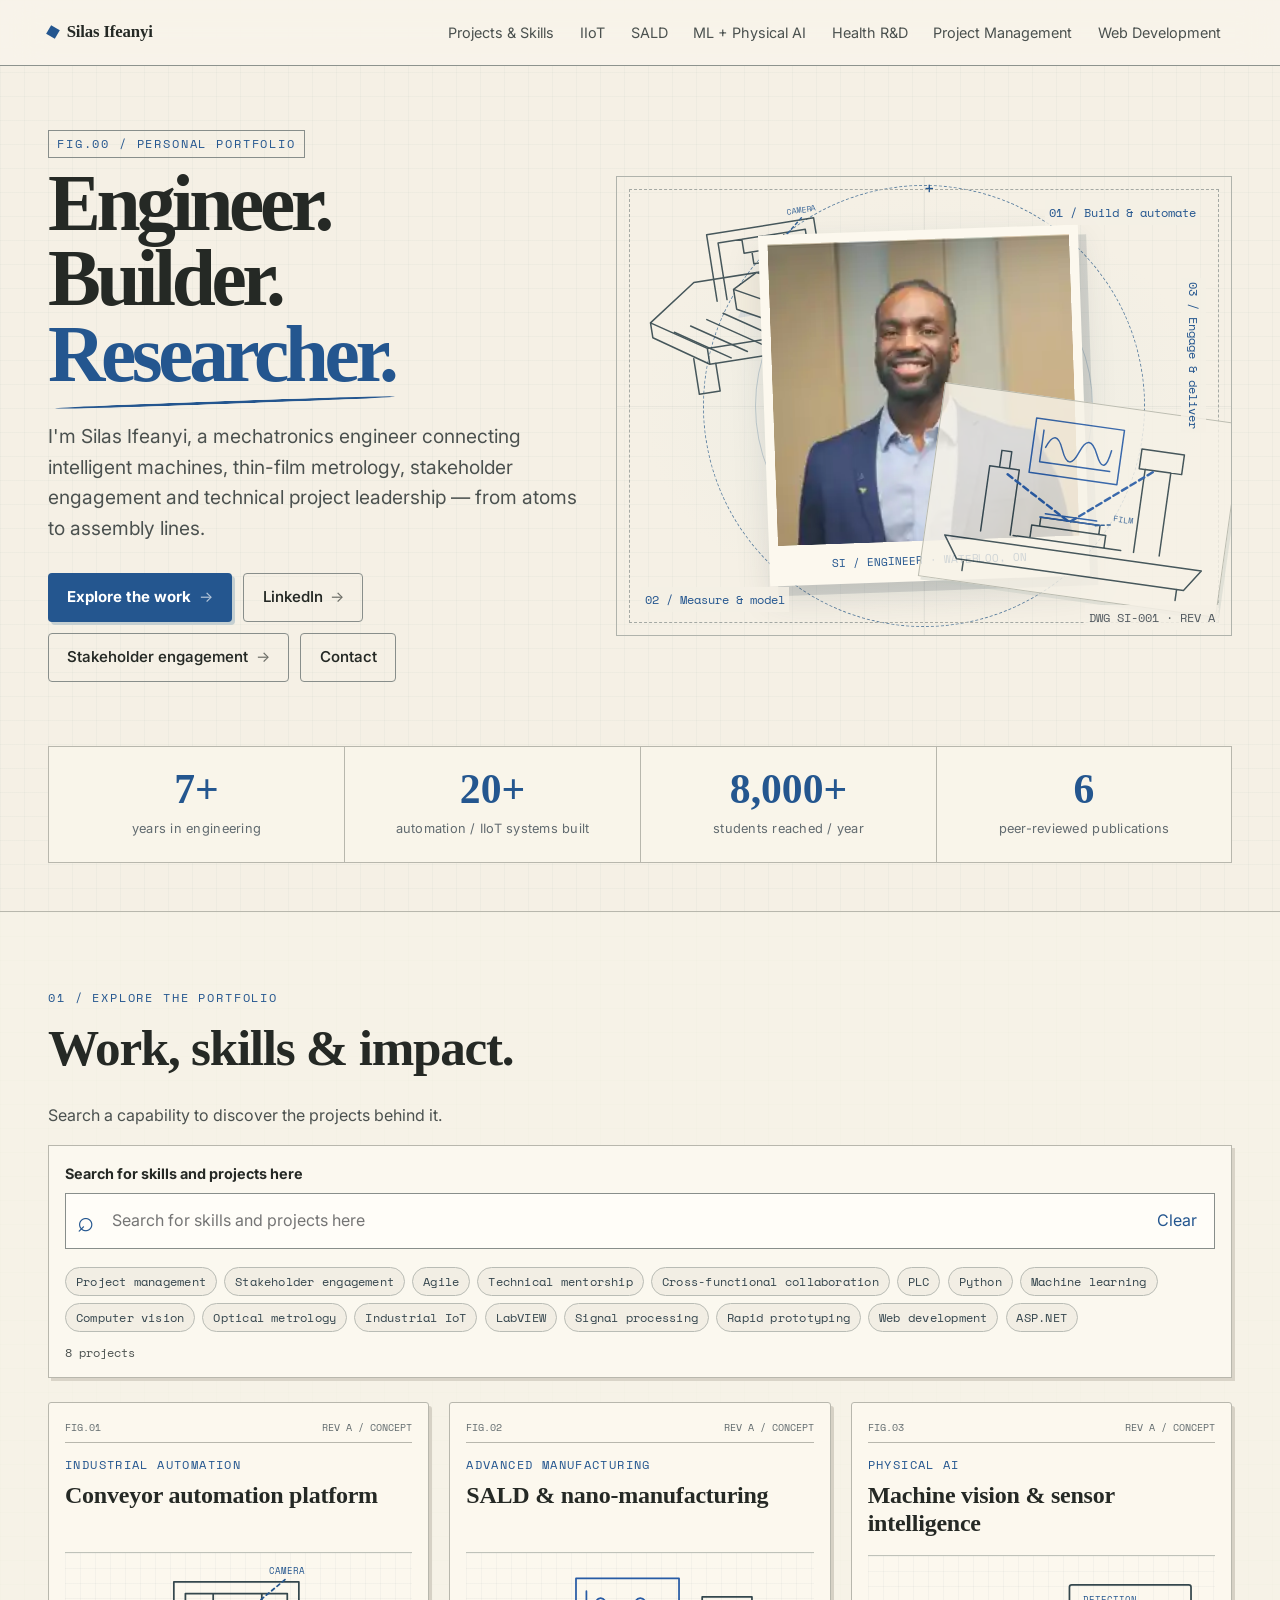
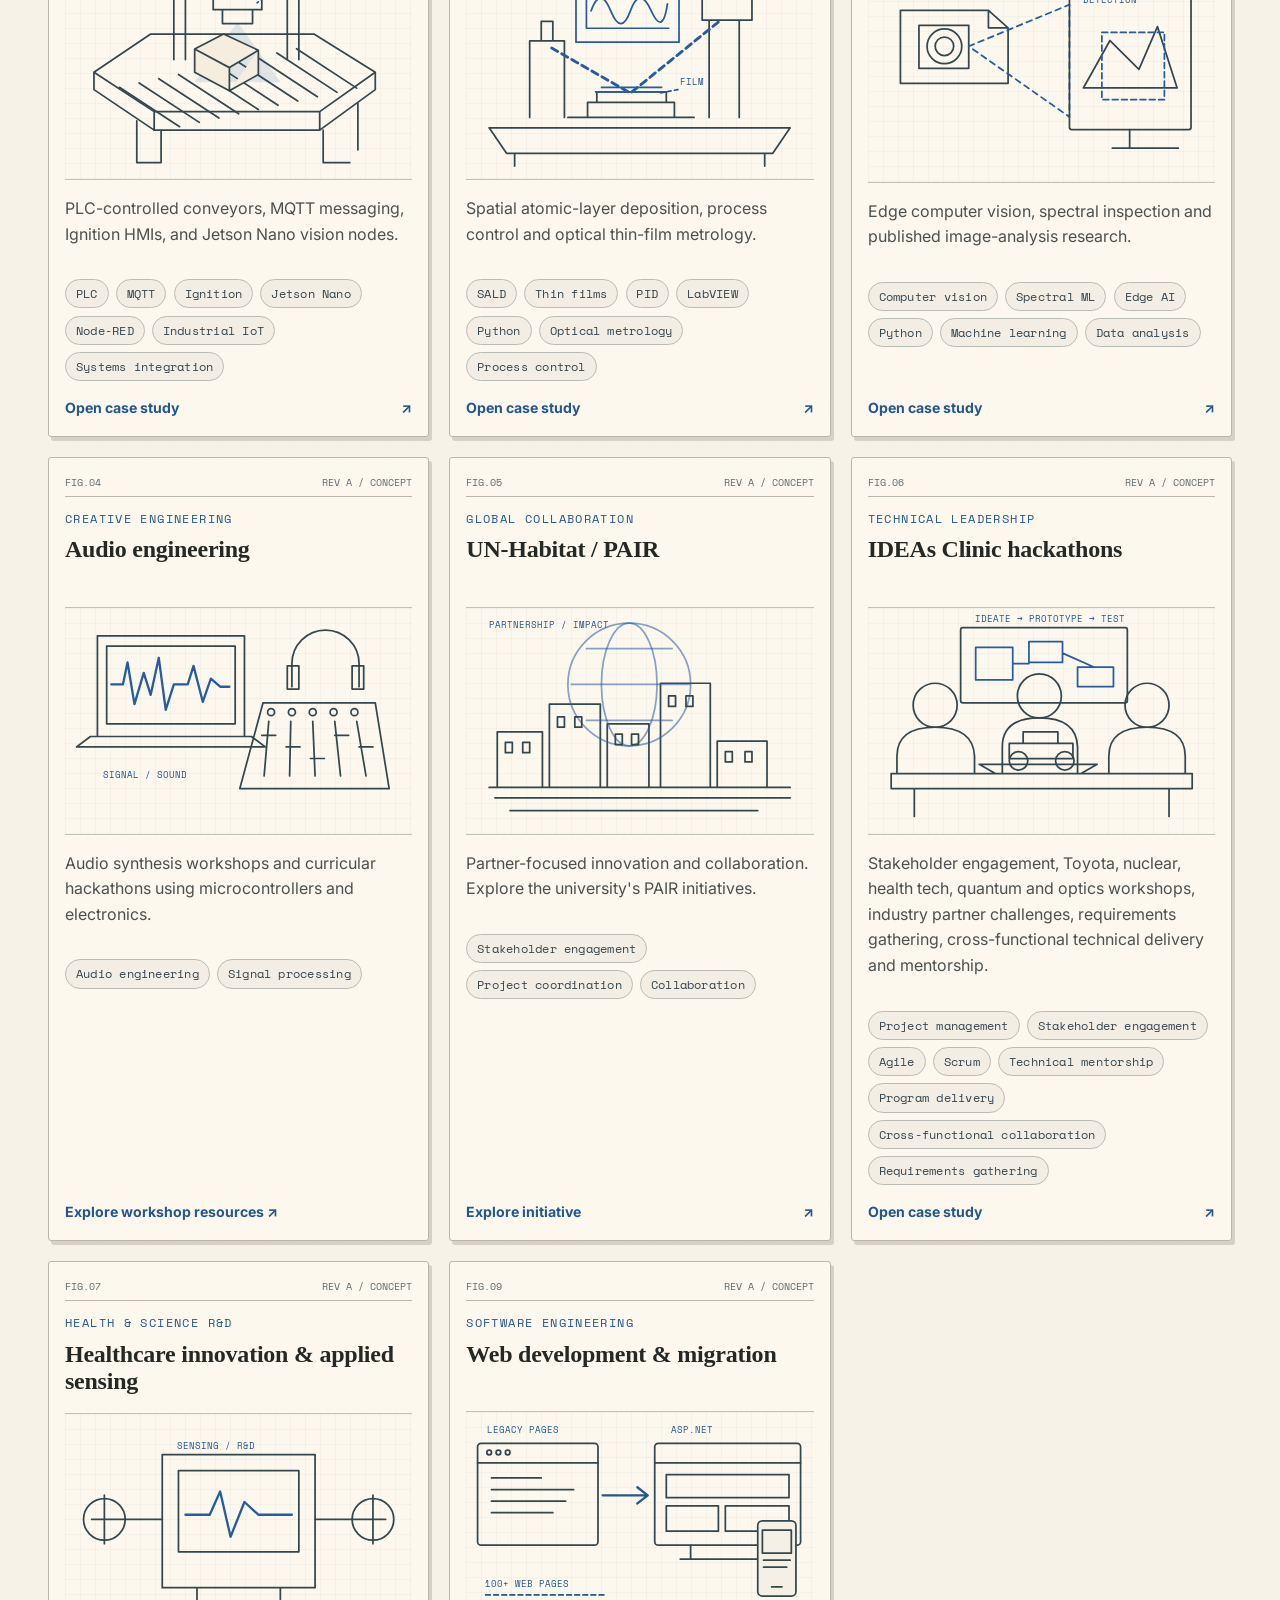
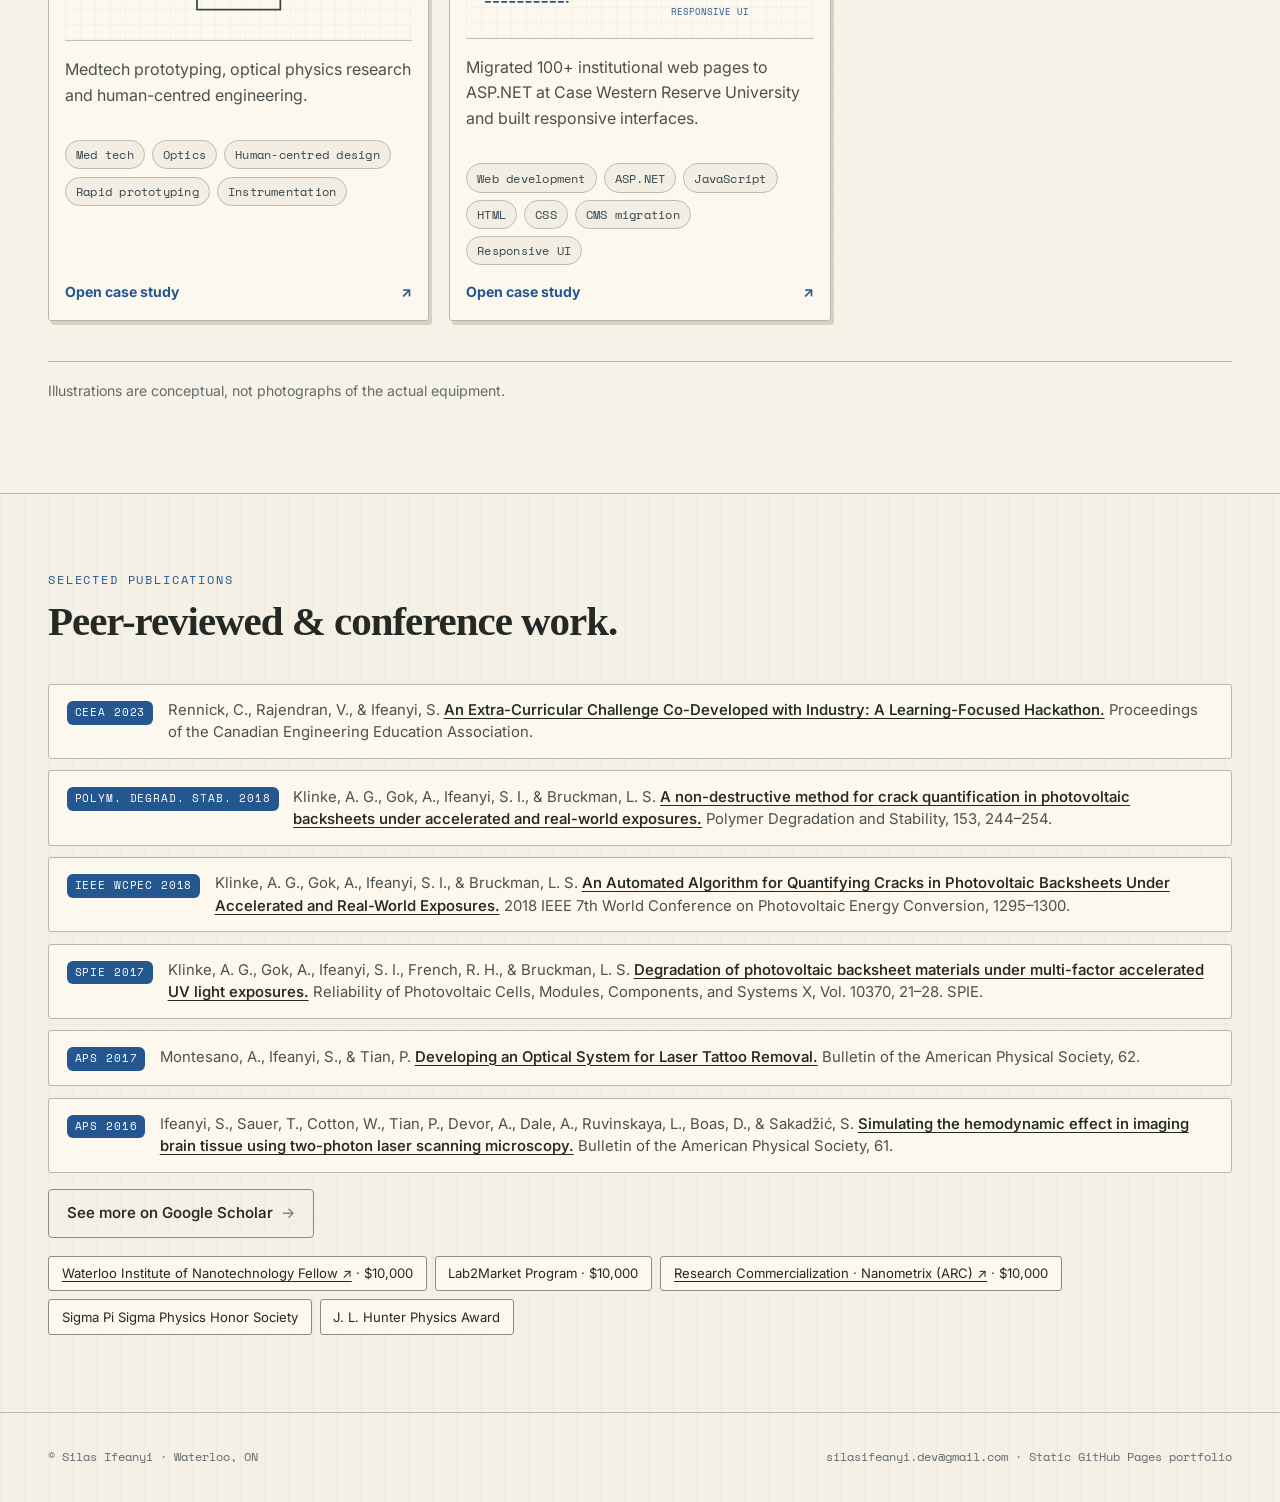
==== commit 3368011b: "Link WIN fellowship award to official nanofellowships page" ====
--- a/index.html
+++ b/index.html
@@ -99,7 +99,7 @@
       <div class="actions" style="margin-top:1rem"><a class="button" href="https://scholar.google.com/citations?hl=en&amp;user=3aawMEMAAAAJ">See more on Google Scholar</a></div>
 
       <div class="honor-row">
-        <span class="badge">Waterloo Institute of Nanotechnology Fellow · $10,000</span>
+        <span class="badge"><a href="https://uwaterloo.ca/institute-nanotechnology/students/nanofellowships" style="text-decoration:underline;text-underline-offset:3px">Waterloo Institute of Nanotechnology Fellow ↗</a> · $10,000</span>
         <span class="badge">Lab2Market Program · $10,000</span>
         <span class="badge"><a href="https://uwaterloo.ca/conrad-school-entrepreneurship-business/news/research-discovery-real-world-impact" style="text-decoration:underline;text-underline-offset:3px">Research Commercialization · Nanometrix (ARC) ↗</a> · $10,000</span>
         <span class="badge">Sigma Pi Sigma Physics Honor Society</span>
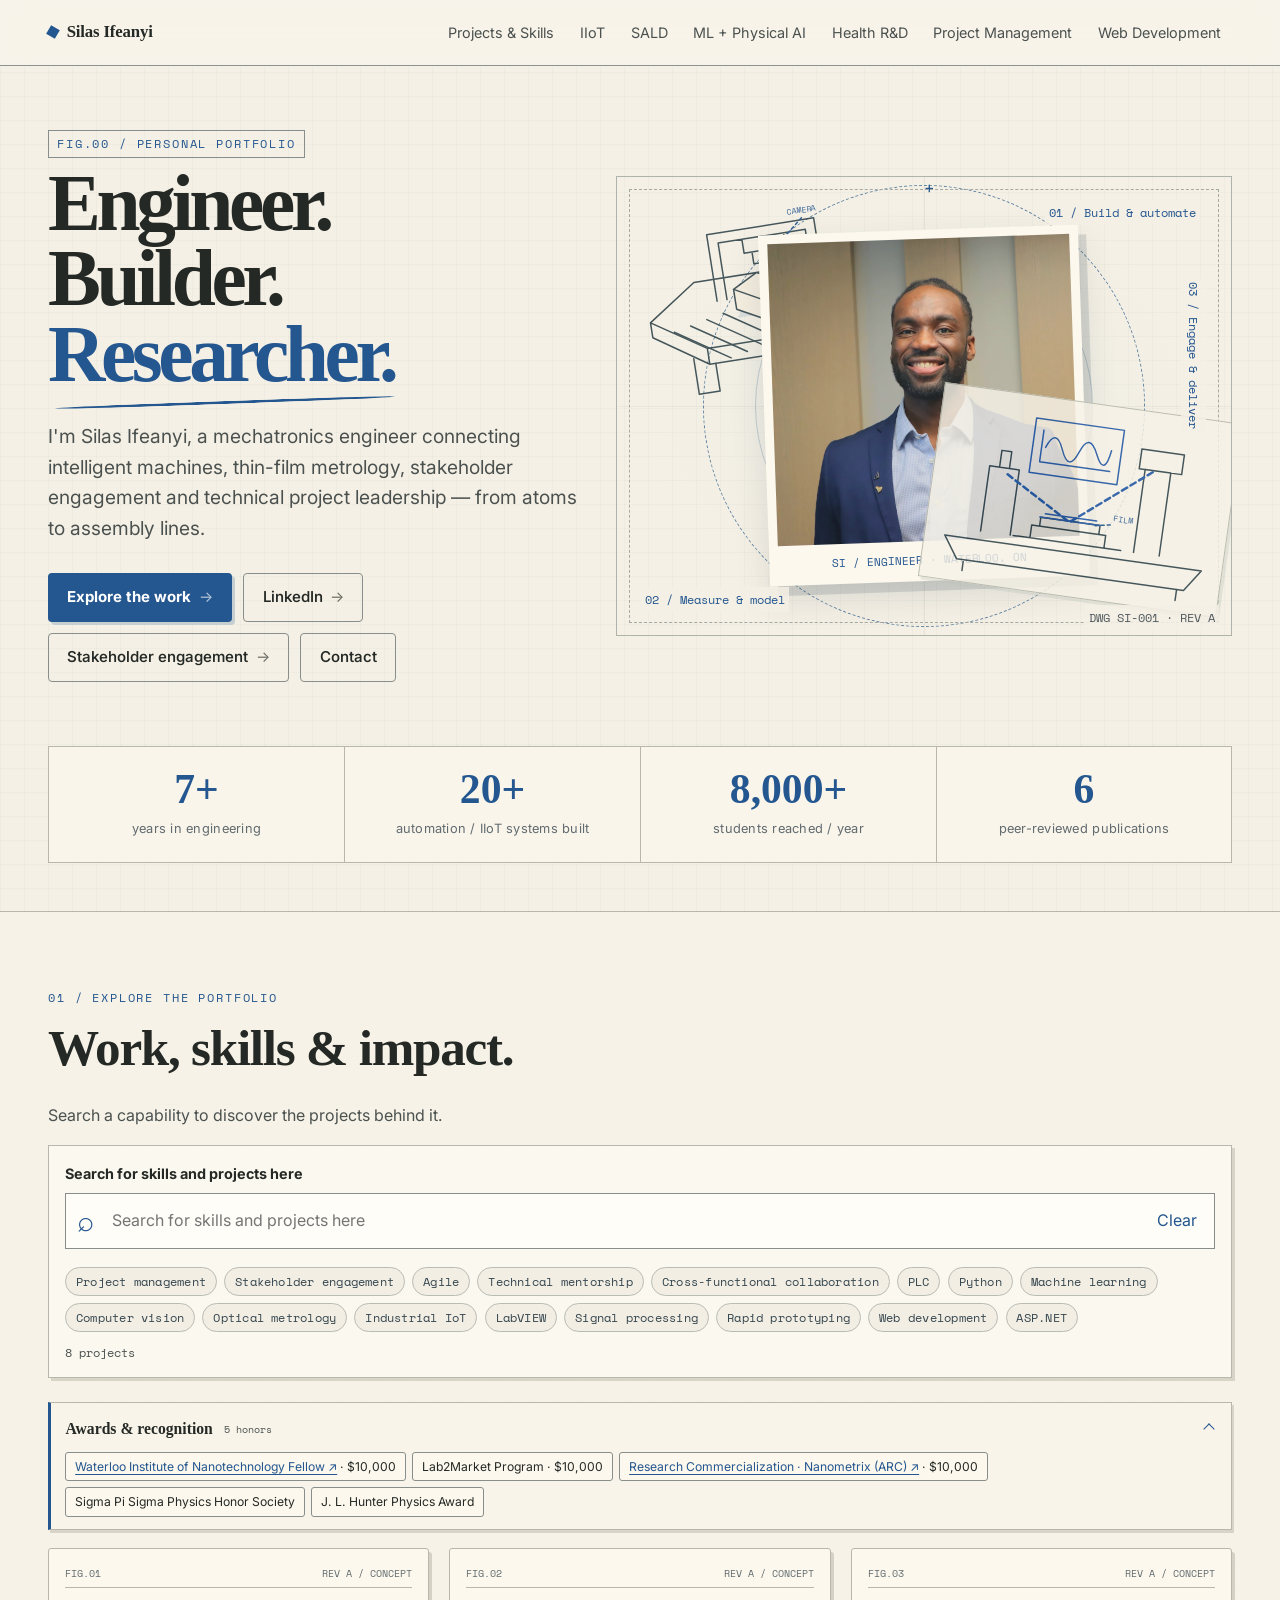
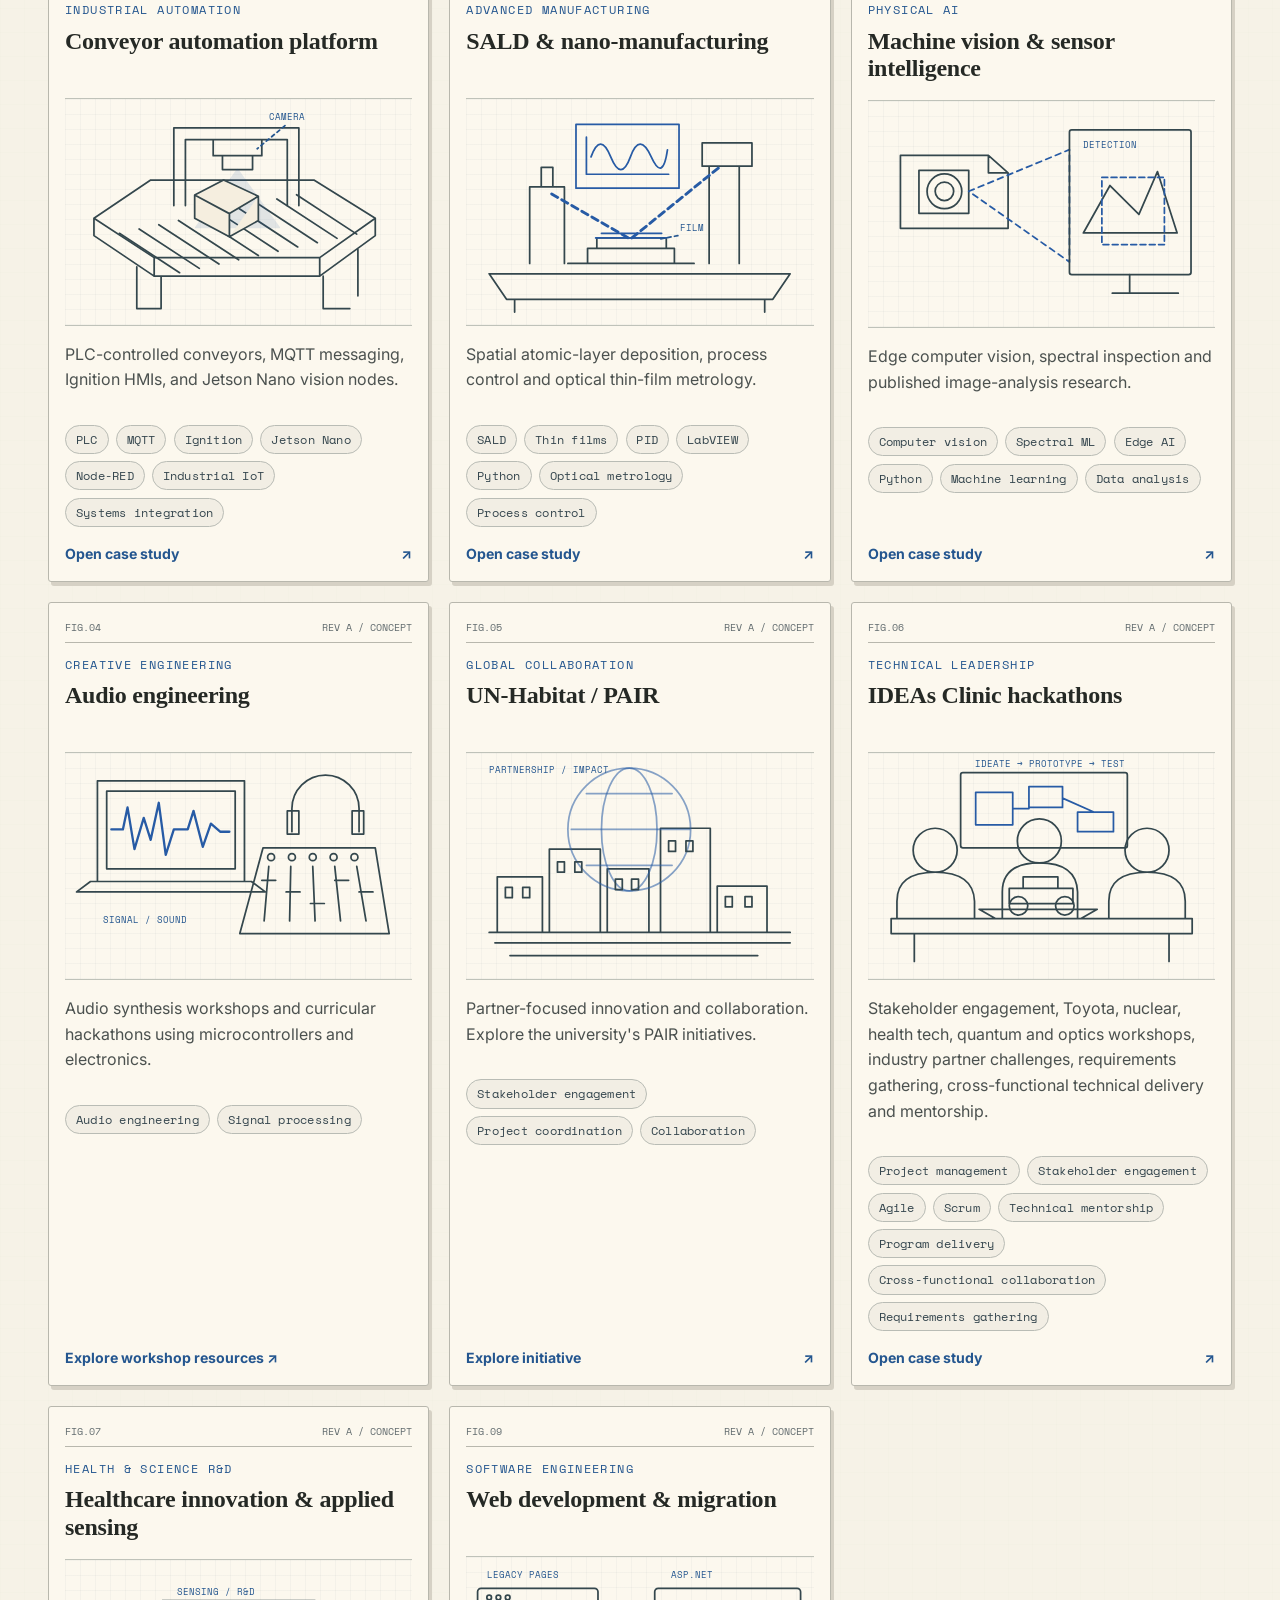
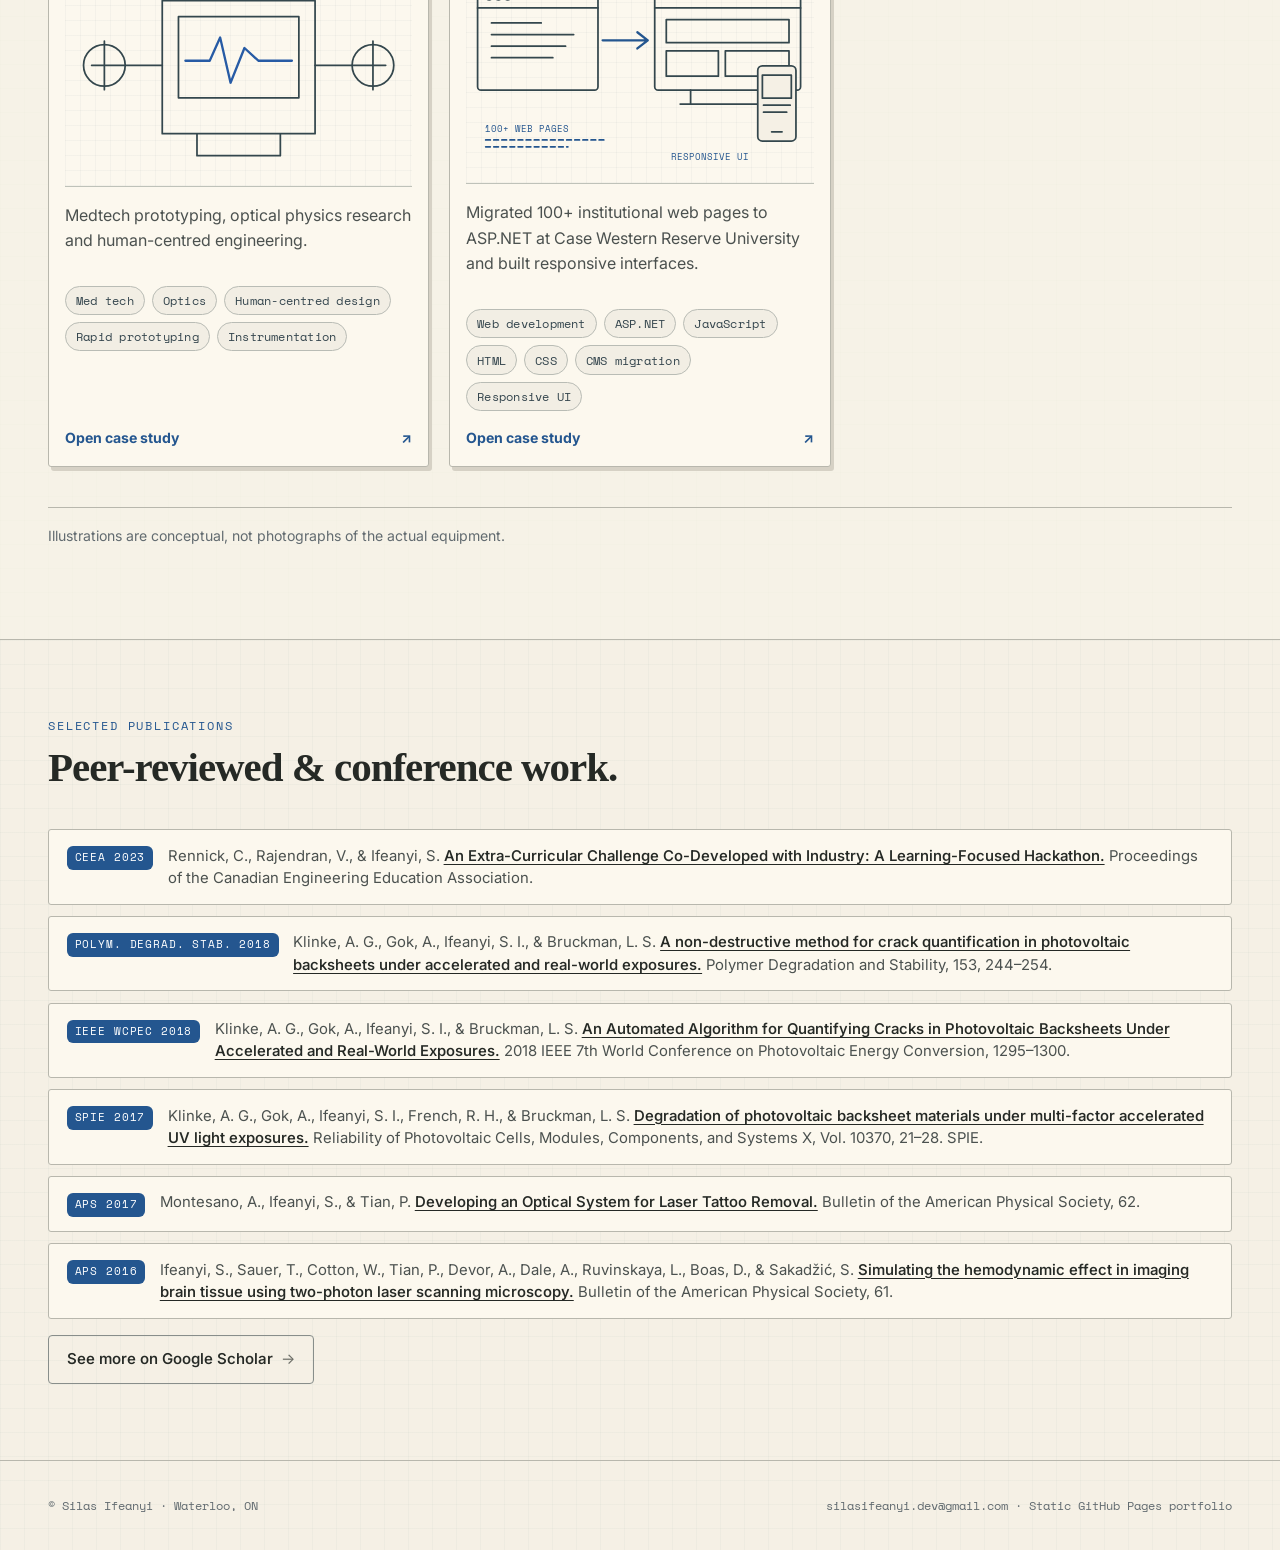
==== commit 31d126d7: "Move awards above project grid and collapse recognition strip on mobile" ====
--- a/index.html
+++ b/index.html
@@ -9,7 +9,7 @@
   <link rel="preconnect" href="https://fonts.gstatic.com" crossorigin />
   <link href="https://fonts.googleapis.com/css2?family=Inter:wght@400;500;600;700&family=Space+Grotesk:wght@400;500;600;700&family=Space+Mono:wght@400;700&display=swap" rel="stylesheet" />
   <link rel="stylesheet" href="styles.css" />
-  <link rel="stylesheet" href="sketchpad.css?v=20261127-mobile3" />
+  <link rel="stylesheet" href="sketchpad.css?v=20261127-awards1" />
 </head>
 <body class="sketch-home">
   <nav class="nav">
@@ -40,7 +40,7 @@
       <div class="hero-art" aria-label="Portrait with conceptual engineering sketches">
         <div class="draft-ring" aria-hidden="true"></div><div class="draft-ring inner" aria-hidden="true"></div>
         <div class="hero-layer layer-conveyor" aria-hidden="true"><svg class="project-drawing conveyor" viewBox="0 0 300 195" role="img" aria-label="conveyor conceptual engineering illustration"><g fill="none" stroke="currentColor" stroke-width="1.5" stroke-linecap="round" stroke-linejoin="round"><path d="M25 103 74 70 215 70 268 103 220 137 77 137Z M25 103V118L77 153H220L268 118V103 M77 137V153 M220 137V153 M62 145V181 M83 153V181 M223 153V181 M253 130V170 M62 181H83 M223 181H246"/><path d="M47 116l52 34"/><path d="M64 112.3l52 34"/><path d="M81 108.6l52 34"/><path d="M98 104.9l52 34"/><path d="M115 101.2l52 34"/><path d="M132 97.5l52 34"/><path d="M149 93.8l52 34"/><path d="M166 90.1l52 34"/><path d="M183 86.4l52 34"/><path d="M200 82.69999999999999l52 34"/><path d="M94 92V25H202V92 M104 92V35H192V92 M128 35V49H170V35 M136 49V61H162V49"/><g class="beam"><path d="M149 61L113 111H185Z" fill="#275ba5" opacity=".12" stroke="#275ba5"/></g><g class="moving"><path d="M112 83l25-13 30 14-25 15Z M112 83v20l30 16v-20 M142 119l25-14V84" fill="#f5eedf"/></g><text x="176" y="18">CAMERA</text><path d="M190 23L166 43" class="note"/></g></svg></div><div class="hero-layer layer-optics" aria-hidden="true"><svg class="project-drawing sald" viewBox="0 0 300 195" role="img" aria-label="sald conceptual engineering illustration"><g fill="none" stroke="currentColor" stroke-width="1.5" stroke-linecap="round" stroke-linejoin="round"><path d="M20 151H280L265 173H35Z M42 173V184 M258 173V184 M55 142V76H85V142 M65 76V59H75V76 M210 142V58H236V142 M204 58H247V38H204Z M88 142H197 M105 142V129H180V142 M113 129V120H173V129"/><g class="beam"><path d="M74 82L142 121L220 58" stroke="#275ba5" stroke-width="2.5" stroke-dasharray="6 4"/></g><path d="M112 120H173 M117 116H169" stroke="#275ba5"/><path d="M95 22H184V77H95Z M104 65V33 M104 65H175 M108 50Q116 28 125 50T142 50T160 50T174 44" stroke="#275ba5"/><text x="185" y="114">FILM</text><path class="note" d="M183 118L167 121"/></g></svg></div>
-        <figure class="portrait"><img src="assets/hero/portrait.svg" width="250" height="250" alt="Silas Ifeanyi in a blue blazer"><figcaption>SI / ENGINEER · WATERLOO, ON</figcaption></figure>
+        <figure class="portrait"><img src="assets/hero/portrait-hd.png" width="1419" height="946" style="aspect-ratio:1;object-fit:cover;object-position:55% center" alt="Silas Ifeanyi in a blue blazer" onerror="this.onerror=null;this.src='assets/hero/portrait.svg'"><figcaption>SI / ENGINEER · WATERLOO, ON</figcaption></figure>
         <span class="draft-note note-a">01 / Build & automate</span><span class="draft-note note-b">02 / Measure & model</span><span class="draft-note note-c">03 / Engage & deliver</span>
         <span class="sheet-number">DWG SI-001 · REV A</span>
       </div>
@@ -55,6 +55,16 @@
     <section class="section alt project-section" id="projects">
       <div class="section-head"><div class="eyebrow">01 / Explore the portfolio</div><h2>Work, skills & impact.</h2><p>Search a capability to discover the projects behind it.</p></div>
       <div class="search-panel"><label for="project-search">Search for skills and projects here</label><div class="search-input"><span aria-hidden="true">⌕</span><input id="project-search" type="search" placeholder="Search for skills and projects here" autocomplete="off"><button id="clear-search" type="button">Clear</button></div><div class="tag-row filter-row" aria-label="Popular skills"><button type="button" class="tag skill-filter" data-filter="Project management" aria-pressed="false">Project management</button><button type="button" class="tag skill-filter" data-filter="Stakeholder engagement" aria-pressed="false">Stakeholder engagement</button><button type="button" class="tag skill-filter" data-filter="Agile" aria-pressed="false">Agile</button><button type="button" class="tag skill-filter" data-filter="Technical mentorship" aria-pressed="false">Technical mentorship</button><button type="button" class="tag skill-filter" data-filter="Cross-functional collaboration" aria-pressed="false">Cross-functional collaboration</button><button type="button" class="tag skill-filter" data-filter="PLC" aria-pressed="false">PLC</button><button type="button" class="tag skill-filter" data-filter="Python" aria-pressed="false">Python</button><button type="button" class="tag skill-filter" data-filter="Machine learning" aria-pressed="false">Machine learning</button><button type="button" class="tag skill-filter" data-filter="Computer vision" aria-pressed="false">Computer vision</button><button type="button" class="tag skill-filter" data-filter="Optical metrology" aria-pressed="false">Optical metrology</button><button type="button" class="tag skill-filter" data-filter="Industrial IoT" aria-pressed="false">Industrial IoT</button><button type="button" class="tag skill-filter" data-filter="LabVIEW" aria-pressed="false">LabVIEW</button><button type="button" class="tag skill-filter" data-filter="Signal processing" aria-pressed="false">Signal processing</button><button type="button" class="tag skill-filter" data-filter="Rapid prototyping" aria-pressed="false">Rapid prototyping</button><button type="button" class="tag skill-filter" data-filter="Web development" aria-pressed="false">Web development</button><button type="button" class="tag skill-filter" data-filter="ASP.NET" aria-pressed="false">ASP.NET</button></div><div class="mobile-skill-filter"><label for="mobile-skill-select">Filter by skill</label><select id="mobile-skill-select"><option value="">All skills</option><option value="Project management">Project management</option><option value="Stakeholder engagement">Stakeholder engagement</option><option value="Agile">Agile</option><option value="Technical mentorship">Technical mentorship</option><option value="Cross-functional collaboration">Cross-functional collaboration</option><option value="PLC">PLC</option><option value="Python">Python</option><option value="Machine learning">Machine learning</option><option value="Computer vision">Computer vision</option><option value="Optical metrology">Optical metrology</option><option value="Industrial IoT">Industrial IoT</option><option value="LabVIEW">LabVIEW</option><option value="Signal processing">Signal processing</option><option value="Rapid prototyping">Rapid prototyping</option><option value="Web development">Web development</option><option value="ASP.NET">ASP.NET</option><option value="__custom__" disabled hidden>Custom search</option></select></div><p id="search-status" role="status" aria-live="polite">8 projects</p></div>
+      <details class="portfolio-awards" id="portfolio-awards" open>
+        <summary><span class="awards-title">Awards &amp; recognition</span><span class="awards-count">5 honors</span><span class="awards-chevron" aria-hidden="true"></span></summary>
+        <div class="honor-row">
+        <span class="badge"><a href="https://uwaterloo.ca/institute-nanotechnology/students/nanofellowships" style="text-decoration:underline;text-underline-offset:3px">Waterloo Institute of Nanotechnology Fellow ↗</a> · $10,000</span>
+        <span class="badge">Lab2Market Program · $10,000</span>
+        <span class="badge"><a href="https://uwaterloo.ca/conrad-school-entrepreneurship-business/news/research-discovery-real-world-impact" style="text-decoration:underline;text-underline-offset:3px">Research Commercialization · Nanometrix (ARC) ↗</a> · $10,000</span>
+        <span class="badge">Sigma Pi Sigma Physics Honor Society</span>
+        <span class="badge">J. L. Hunter Physics Award</span>
+      </div>
+      </details>
       <div class="grid project-grid"><article class="card project-card" data-search="Industrial automation Conveyor automation platform PLC-controlled conveyors, MQTT messaging, Ignition HMIs, and Jetson Nano vision nodes. PLC MQTT Ignition Jetson Nano Node-RED Industrial IoT Systems integration"><div class="drawing-meta"><span>FIG.01</span><span>REV A / CONCEPT</span></div><div class="kicker">Industrial automation</div><h3><a href="pages/iiot-conveyor.html">Conveyor automation platform</a></h3><div class="drawing"><svg class="project-drawing conveyor" viewBox="0 0 300 195" role="img" aria-label="conveyor conceptual engineering illustration"><g fill="none" stroke="currentColor" stroke-width="1.5" stroke-linecap="round" stroke-linejoin="round"><path d="M25 103 74 70 215 70 268 103 220 137 77 137Z M25 103V118L77 153H220L268 118V103 M77 137V153 M220 137V153 M62 145V181 M83 153V181 M223 153V181 M253 130V170 M62 181H83 M223 181H246"/><path d="M47 116l52 34"/><path d="M64 112.3l52 34"/><path d="M81 108.6l52 34"/><path d="M98 104.9l52 34"/><path d="M115 101.2l52 34"/><path d="M132 97.5l52 34"/><path d="M149 93.8l52 34"/><path d="M166 90.1l52 34"/><path d="M183 86.4l52 34"/><path d="M200 82.69999999999999l52 34"/><path d="M94 92V25H202V92 M104 92V35H192V92 M128 35V49H170V35 M136 49V61H162V49"/><g class="beam"><path d="M149 61L113 111H185Z" fill="#275ba5" opacity=".12" stroke="#275ba5"/></g><g class="moving"><path d="M112 83l25-13 30 14-25 15Z M112 83v20l30 16v-20 M142 119l25-14V84" fill="#f5eedf"/></g><text x="176" y="18">CAMERA</text><path d="M190 23L166 43" class="note"/></g></svg></div><p>PLC-controlled conveyors, MQTT messaging, Ignition HMIs, and Jetson Nano vision nodes.</p><div class="tag-row"><button type="button" class="tag skill-filter" data-filter="PLC" aria-pressed="false">PLC</button><button type="button" class="tag skill-filter" data-filter="MQTT" aria-pressed="false">MQTT</button><button type="button" class="tag skill-filter" data-filter="Ignition" aria-pressed="false">Ignition</button><button type="button" class="tag skill-filter" data-filter="Jetson Nano" aria-pressed="false">Jetson Nano</button><button type="button" class="tag skill-filter" data-filter="Node-RED" aria-pressed="false">Node-RED</button><button type="button" class="tag skill-filter" data-filter="Industrial IoT" aria-pressed="false">Industrial IoT</button><button type="button" class="tag skill-filter" data-filter="Systems integration" aria-pressed="false">Systems integration</button></div><a class="case-link" href="pages/iiot-conveyor.html">Open case study <span aria-hidden="true">↗</span></a></article>
 <article class="card project-card" data-search="Advanced manufacturing SALD & nano-manufacturing Spatial atomic-layer deposition, process control and optical thin-film metrology. SALD Thin films PID LabVIEW Python Optical metrology Process control"><div class="drawing-meta"><span>FIG.02</span><span>REV A / CONCEPT</span></div><div class="kicker">Advanced manufacturing</div><h3><a href="pages/sald-nano-manufacturing.html">SALD & nano-manufacturing</a></h3><div class="drawing"><svg class="project-drawing sald" viewBox="0 0 300 195" role="img" aria-label="sald conceptual engineering illustration"><g fill="none" stroke="currentColor" stroke-width="1.5" stroke-linecap="round" stroke-linejoin="round"><path d="M20 151H280L265 173H35Z M42 173V184 M258 173V184 M55 142V76H85V142 M65 76V59H75V76 M210 142V58H236V142 M204 58H247V38H204Z M88 142H197 M105 142V129H180V142 M113 129V120H173V129"/><g class="beam"><path d="M74 82L142 121L220 58" stroke="#275ba5" stroke-width="2.5" stroke-dasharray="6 4"/></g><path d="M112 120H173 M117 116H169" stroke="#275ba5"/><path d="M95 22H184V77H95Z M104 65V33 M104 65H175 M108 50Q116 28 125 50T142 50T160 50T174 44" stroke="#275ba5"/><text x="185" y="114">FILM</text><path class="note" d="M183 118L167 121"/></g></svg></div><p>Spatial atomic-layer deposition, process control and optical thin-film metrology.</p><div class="tag-row"><button type="button" class="tag skill-filter" data-filter="SALD" aria-pressed="false">SALD</button><button type="button" class="tag skill-filter" data-filter="Thin films" aria-pressed="false">Thin films</button><button type="button" class="tag skill-filter" data-filter="PID" aria-pressed="false">PID</button><button type="button" class="tag skill-filter" data-filter="LabVIEW" aria-pressed="false">LabVIEW</button><button type="button" class="tag skill-filter" data-filter="Python" aria-pressed="false">Python</button><button type="button" class="tag skill-filter" data-filter="Optical metrology" aria-pressed="false">Optical metrology</button><button type="button" class="tag skill-filter" data-filter="Process control" aria-pressed="false">Process control</button></div><a class="case-link" href="pages/sald-nano-manufacturing.html">Open case study <span aria-hidden="true">↗</span></a></article>
 <article class="card project-card" data-search="Physical AI Machine vision & sensor intelligence Edge computer vision, spectral inspection and published image-analysis research. Computer vision Spectral ML Edge AI Python Machine learning Data analysis"><div class="drawing-meta"><span>FIG.03</span><span>REV A / CONCEPT</span></div><div class="kicker">Physical AI</div><h3><a href="pages/machine-learning-physical-ai.html">Machine vision & sensor intelligence</a></h3><div class="drawing"><svg class="project-drawing vision" viewBox="0 0 300 195" role="img" aria-label="vision conceptual engineering illustration"><g fill="none" stroke="currentColor" stroke-width="1.5" stroke-linecap="round" stroke-linejoin="round"><path d="M28 47H104L121 62V110H28Z M104 47V62H121 M44 60H87V97H44Z"/><circle cx="66" cy="78" r="15"/><circle cx="66" cy="78" r="8"/><path class="beam" d="M87 78L174 42V139Z" stroke="#275ba5" stroke-dasharray="5 4"/><rect x="174" y="25" width="105" height="125" rx="2"/><path d="M186 114L209 73L234 98L250 61L267 114Z"/><rect x="202" y="66" width="54" height="58" stroke="#275ba5" stroke-dasharray="5 3"/><path d="M226 150V166H256 M211 166H268"/><text x="186" y="41">DETECTION</text></g></svg></div><p>Edge computer vision, spectral inspection and published image-analysis research.</p><div class="tag-row"><button type="button" class="tag skill-filter" data-filter="Computer vision" aria-pressed="false">Computer vision</button><button type="button" class="tag skill-filter" data-filter="Spectral ML" aria-pressed="false">Spectral ML</button><button type="button" class="tag skill-filter" data-filter="Edge AI" aria-pressed="false">Edge AI</button><button type="button" class="tag skill-filter" data-filter="Python" aria-pressed="false">Python</button><button type="button" class="tag skill-filter" data-filter="Machine learning" aria-pressed="false">Machine learning</button><button type="button" class="tag skill-filter" data-filter="Data analysis" aria-pressed="false">Data analysis</button></div><a class="case-link" href="pages/machine-learning-physical-ai.html">Open case study <span aria-hidden="true">↗</span></a></article>
@@ -98,13 +108,7 @@
       </ul>
       <div class="actions" style="margin-top:1rem"><a class="button" href="https://scholar.google.com/citations?hl=en&amp;user=3aawMEMAAAAJ">See more on Google Scholar</a></div>
 
-      <div class="honor-row">
-        <span class="badge"><a href="https://uwaterloo.ca/institute-nanotechnology/students/nanofellowships" style="text-decoration:underline;text-underline-offset:3px">Waterloo Institute of Nanotechnology Fellow ↗</a> · $10,000</span>
-        <span class="badge">Lab2Market Program · $10,000</span>
-        <span class="badge"><a href="https://uwaterloo.ca/conrad-school-entrepreneurship-business/news/research-discovery-real-world-impact" style="text-decoration:underline;text-underline-offset:3px">Research Commercialization · Nanometrix (ARC) ↗</a> · $10,000</span>
-        <span class="badge">Sigma Pi Sigma Physics Honor Society</span>
-        <span class="badge">J. L. Hunter Physics Award</span>
-      </div>
+      
     </section>
   </main>
 
@@ -112,6 +116,6 @@
     <span>© Silas Ifeanyi · Waterloo, ON</span>
     <span>silasifeanyi.dev@gmail.com · Static GitHub Pages portfolio</span>
   </footer>
-  <script src="sketchpad.js?v=20261127-mobile3"></script>
+  <script src="sketchpad.js?v=20261127-awards1"></script>
   </body>
 </html>
--- a/sketchpad.css
+++ b/sketchpad.css
@@ -164,3 +164,24 @@
   .sketch-home .project-card .skill-filter,.sketch-page .tag{min-height:0;padding:.22rem .45rem;font-size:.65rem;line-height:1.35;letter-spacing:0}
   .sketch-home .project-card .skill-filter{min-height:28px}
 }
+
+/* Recognition strip: between search and project cards. */
+.sketch-home .portfolio-awards{background:#f8f4ea;border:1px solid var(--line);border-left:3px solid var(--accent);padding:.65rem .9rem;margin:0 auto 1.15rem;min-width:0;box-shadow:2px 3px 0 #d9d4c8}
+.portfolio-awards summary{display:flex;align-items:center;gap:.7rem;list-style:none;cursor:pointer;min-height:30px}
+.portfolio-awards summary::-webkit-details-marker{display:none}
+.portfolio-awards summary:focus-visible{outline:2px solid var(--accent);outline-offset:3px}
+.awards-title{font:700 .98rem var(--display);color:var(--text)}
+.awards-count{font:.65rem var(--mono);color:var(--muted)}
+.awards-chevron{width:8px;height:8px;border-right:1.5px solid var(--accent);border-bottom:1.5px solid var(--accent);transform:rotate(45deg);margin-left:auto;margin-right:4px;margin-bottom:4px}
+.portfolio-awards[open] .awards-chevron{transform:rotate(225deg);margin-bottom:0}
+.sketch-home .portfolio-awards .honor-row{margin:.5rem 0 .1rem;gap:.4rem}
+.sketch-home .portfolio-awards .badge{font-size:.76rem;padding:.3rem .55rem;line-height:1.45;max-width:100%;overflow-wrap:anywhere}
+.sketch-home .portfolio-awards .badge a{color:var(--accent)}
+@media(max-width:760px){
+  .sketch-home .portfolio-awards{padding:.2rem .7rem;margin-bottom:.85rem}
+  .portfolio-awards summary{min-height:44px;gap:.5rem}
+  .awards-title{font-size:.95rem}
+  .awards-count{font-size:.62rem}
+  .sketch-home .portfolio-awards .honor-row{display:grid;grid-template-columns:minmax(0,1fr);gap:.35rem;margin:0 0 .5rem}
+  .sketch-home .portfolio-awards .badge{font-size:.73rem;padding:.4rem .5rem}
+}
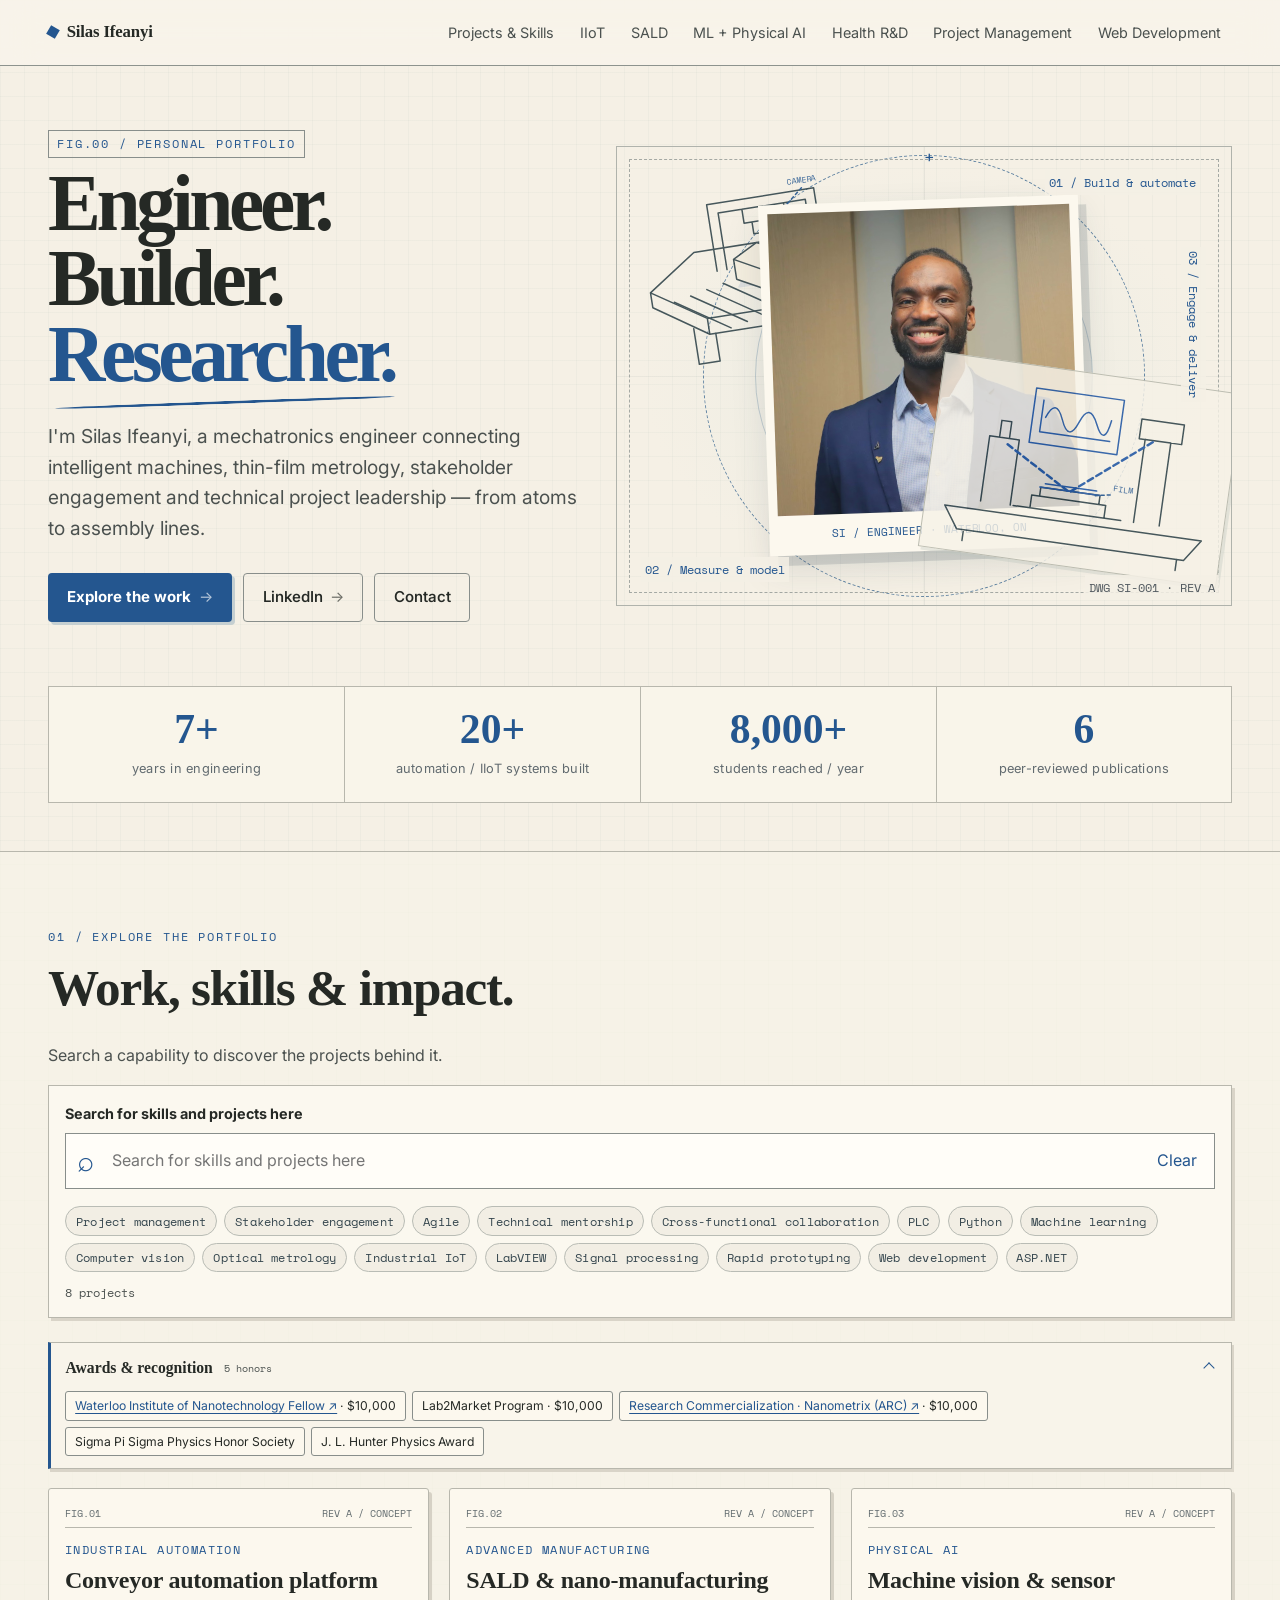
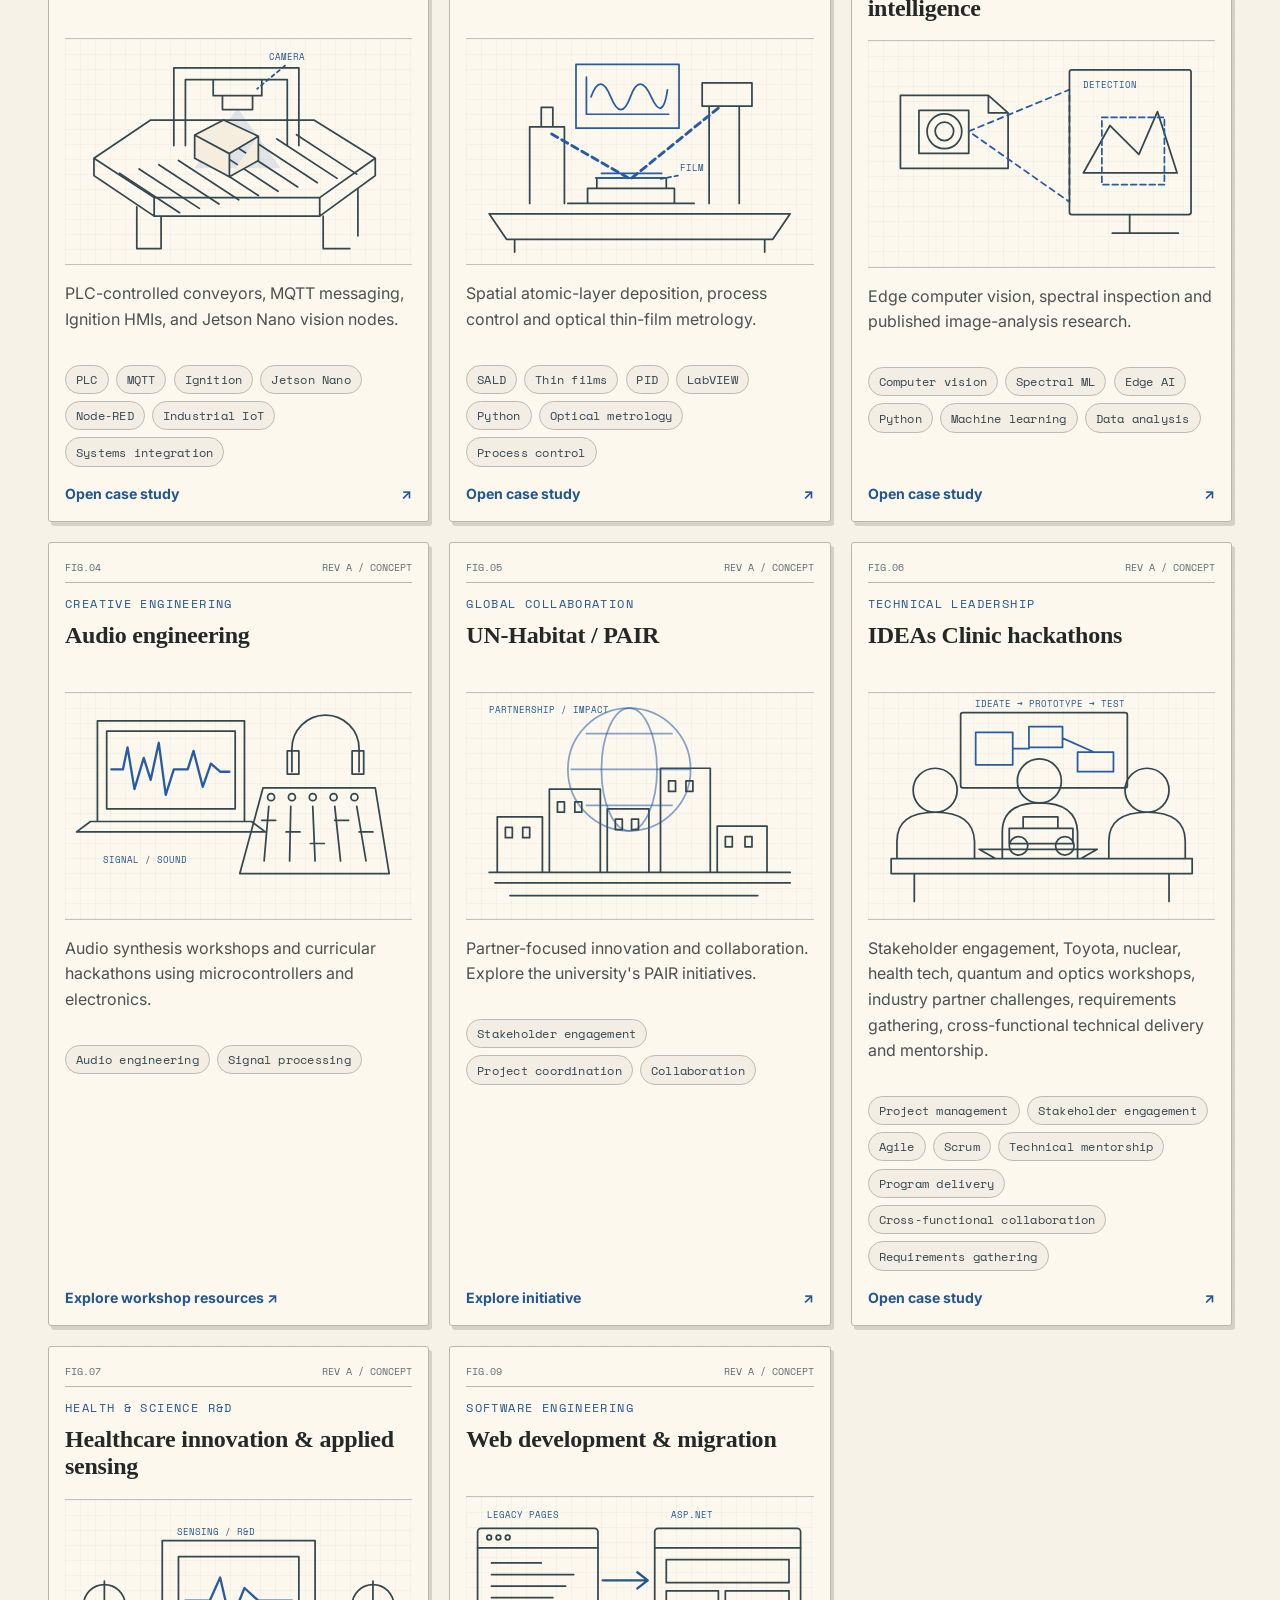
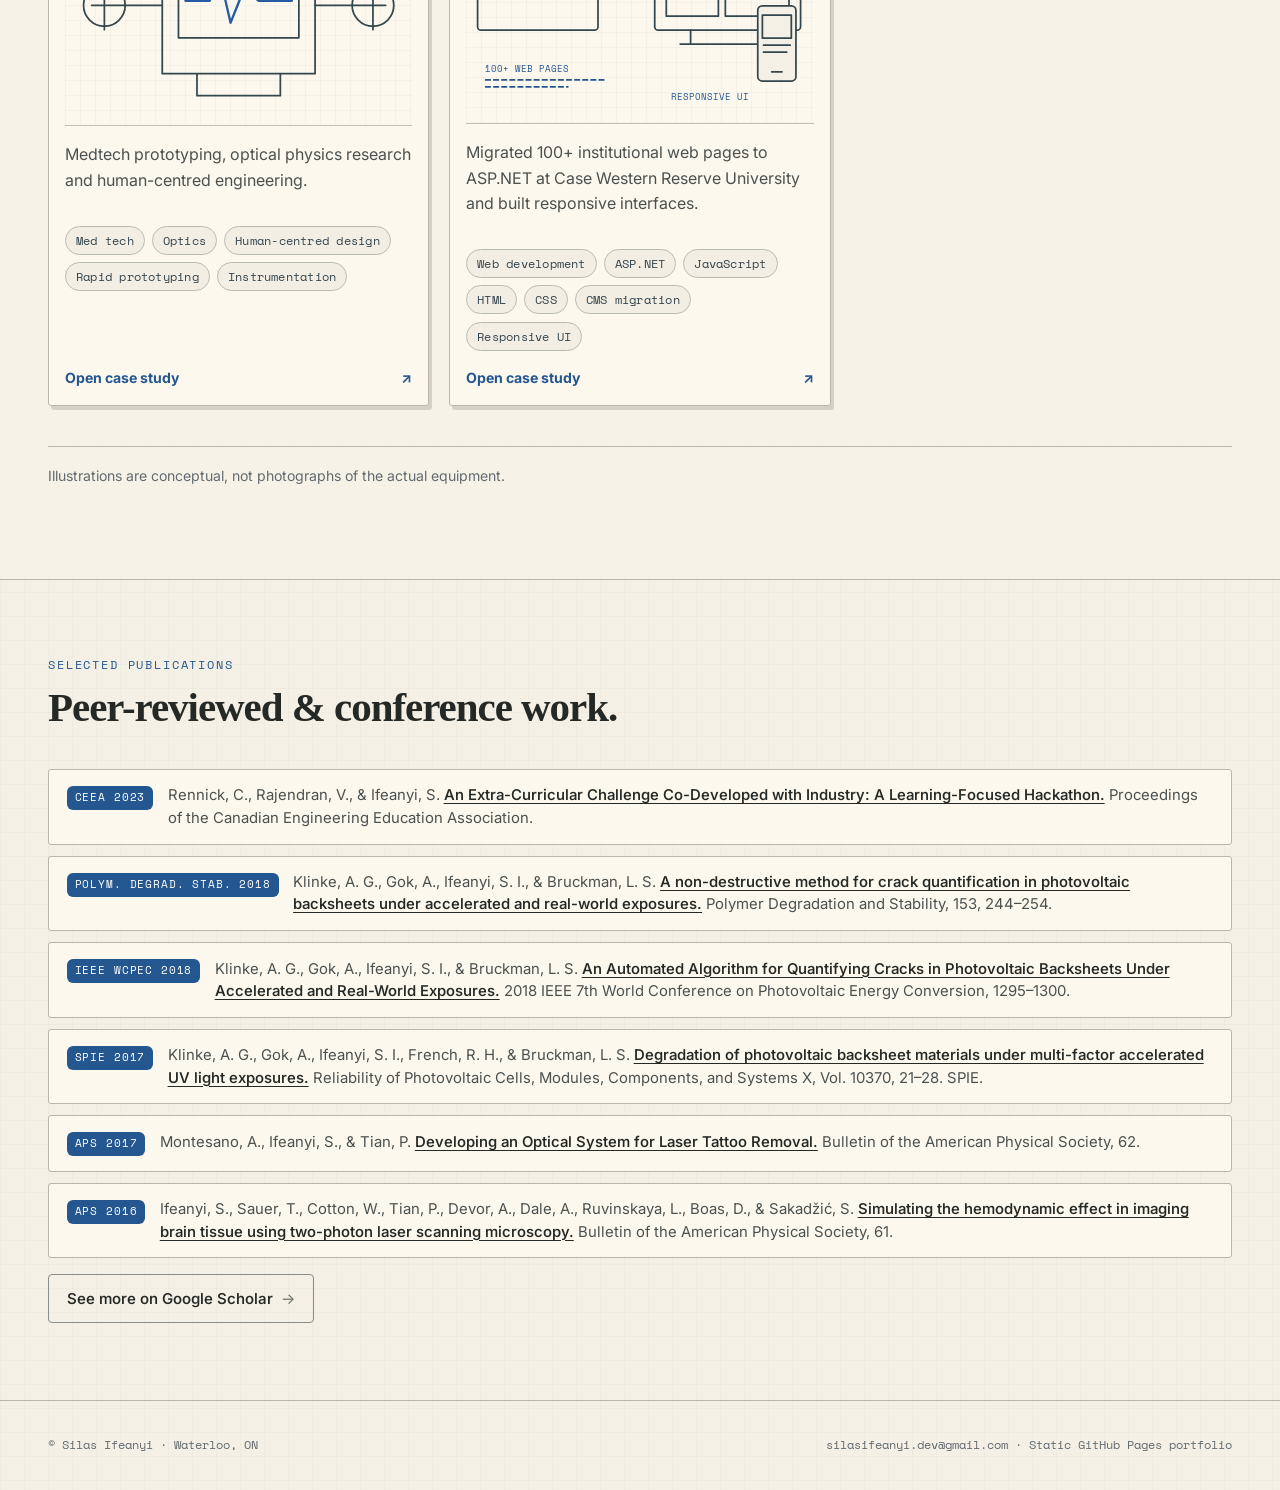
==== commit 0836315e: "Prepare résumé download CTA and show only when PDF is deployed" ====
--- a/index.html
+++ b/index.html
@@ -44,7 +44,7 @@
         <span class="draft-note note-a">01 / Build & automate</span><span class="draft-note note-b">02 / Measure & model</span><span class="draft-note note-c">03 / Engage & deliver</span>
         <span class="sheet-number">DWG SI-001 · REV A</span>
       </div>
-    <div class="hero-copy"><div class="eyebrow sheet-label">FIG.00 / PERSONAL PORTFOLIO</div><h1>Engineer.<br>Builder.<br><em>Researcher.</em></h1><p class="lede">I'm Silas Ifeanyi, a mechatronics engineer connecting intelligent machines, thin-film metrology, stakeholder engagement and technical project leadership — from atoms to assembly lines.</p><div class="actions"><a class="button primary" href="#projects">Explore the work</a><a class="button" href="https://www.linkedin.com/in/silas-ifeanyi/">LinkedIn</a><a class="button" href="pages/project-management-ideas-clinic.html#stakeholder-engagement">Stakeholder engagement</a><a class="button ghost" href="mailto:silasifeanyi.dev@gmail.com">Contact</a></div></div>
+    <div class="hero-copy"><div class="eyebrow sheet-label">FIG.00 / PERSONAL PORTFOLIO</div><h1>Engineer.<br>Builder.<br><em>Researcher.</em></h1><p class="lede">I'm Silas Ifeanyi, a mechatronics engineer connecting intelligent machines, thin-film metrology, stakeholder engagement and technical project leadership — from atoms to assembly lines.</p><div class="actions"><a class="button primary" href="#projects">Explore the work</a><a class="button" href="https://www.linkedin.com/in/silas-ifeanyi/">LinkedIn</a><a class="button" id="resume-download" href="assets/Resume-Oct26-Silas-Ifeanyi.pdf" download hidden>Download résumé</a><a class="button ghost" href="mailto:silasifeanyi.dev@gmail.com">Contact</a></div></div>
     </section>
     <section class="metrics" aria-label="Key figures">
       <div class="metric"><span class="num">7+</span><span class="label">years in engineering</span></div>
@@ -116,6 +116,6 @@
     <span>© Silas Ifeanyi · Waterloo, ON</span>
     <span>silasifeanyi.dev@gmail.com · Static GitHub Pages portfolio</span>
   </footer>
-  <script src="sketchpad.js?v=20261127-awards1"></script>
+  <script src="sketchpad.js?v=20261127-resume1"></script>
   </body>
 </html>
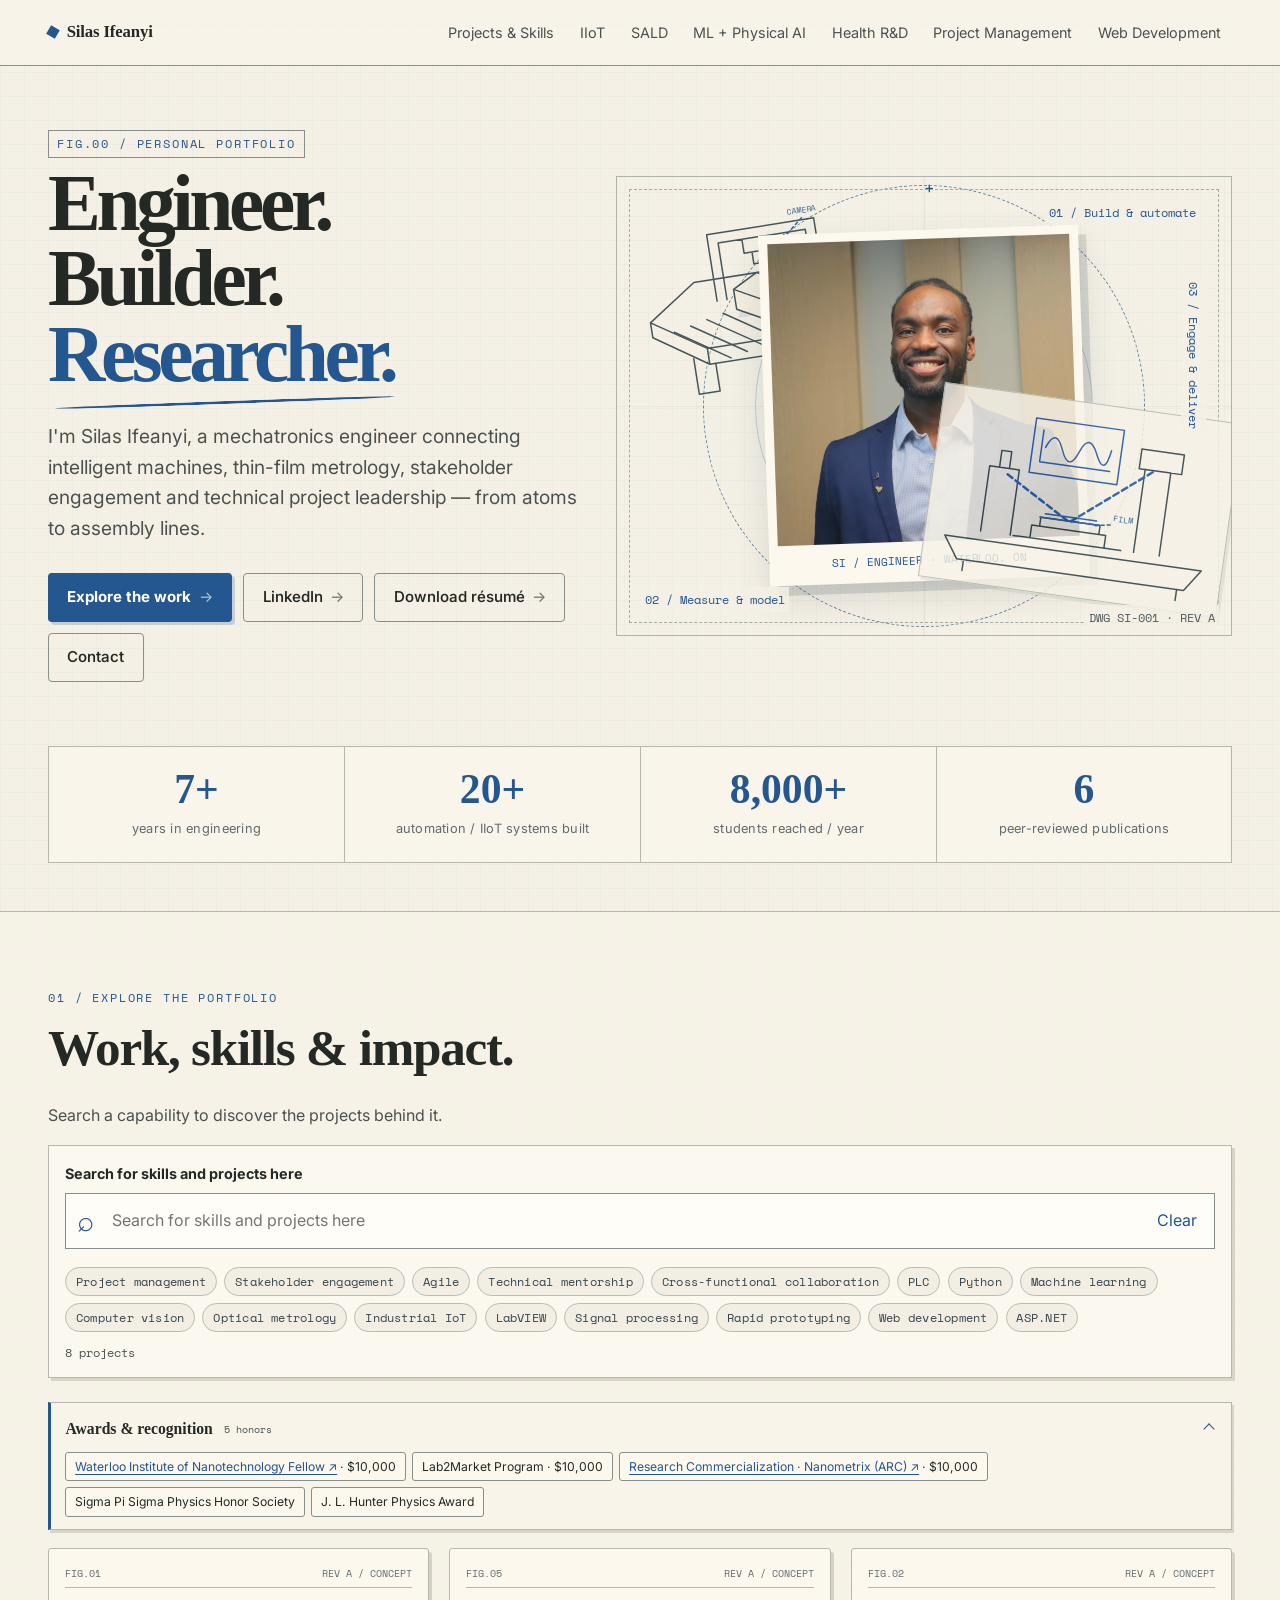
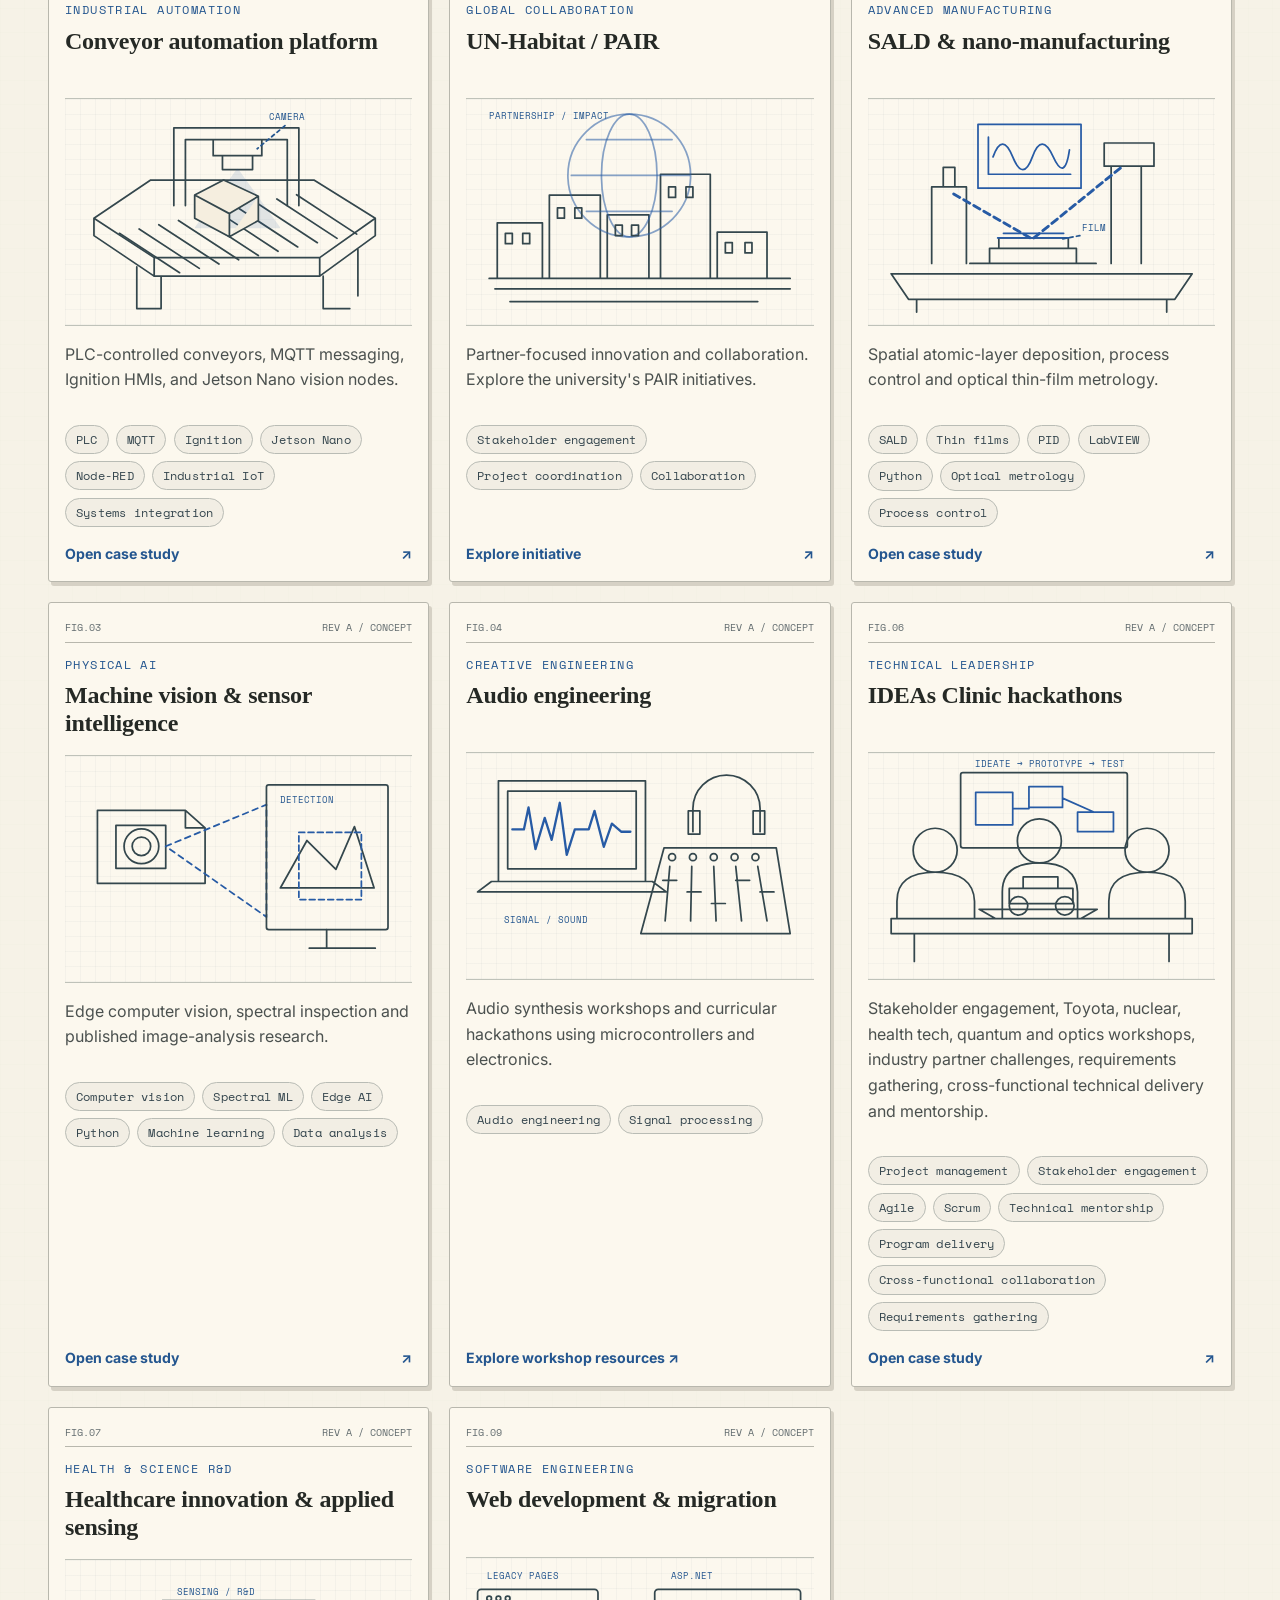
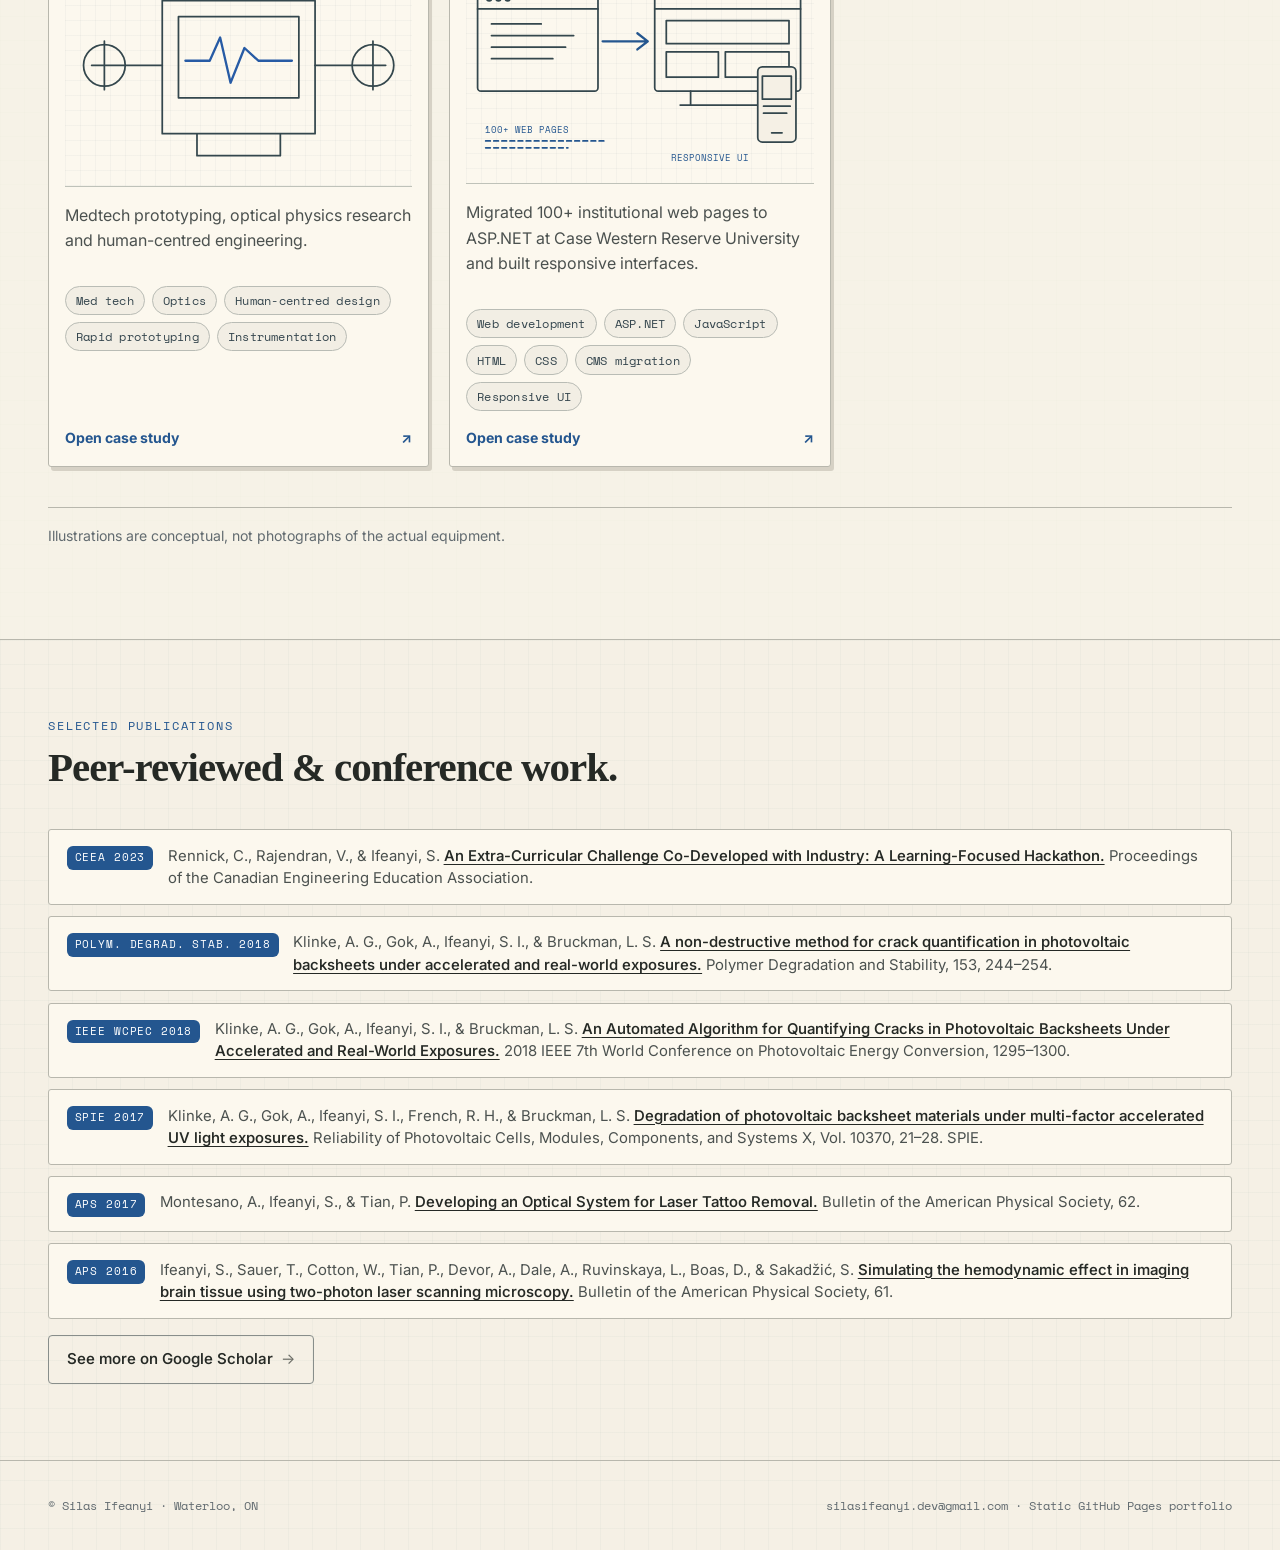
==== commit 2819d9bd: "Move UN-Habitat collaboration to second project card" ====
--- a/index.html
+++ b/index.html
@@ -66,10 +66,11 @@
       </div>
       </details>
       <div class="grid project-grid"><article class="card project-card" data-search="Industrial automation Conveyor automation platform PLC-controlled conveyors, MQTT messaging, Ignition HMIs, and Jetson Nano vision nodes. PLC MQTT Ignition Jetson Nano Node-RED Industrial IoT Systems integration"><div class="drawing-meta"><span>FIG.01</span><span>REV A / CONCEPT</span></div><div class="kicker">Industrial automation</div><h3><a href="pages/iiot-conveyor.html">Conveyor automation platform</a></h3><div class="drawing"><svg class="project-drawing conveyor" viewBox="0 0 300 195" role="img" aria-label="conveyor conceptual engineering illustration"><g fill="none" stroke="currentColor" stroke-width="1.5" stroke-linecap="round" stroke-linejoin="round"><path d="M25 103 74 70 215 70 268 103 220 137 77 137Z M25 103V118L77 153H220L268 118V103 M77 137V153 M220 137V153 M62 145V181 M83 153V181 M223 153V181 M253 130V170 M62 181H83 M223 181H246"/><path d="M47 116l52 34"/><path d="M64 112.3l52 34"/><path d="M81 108.6l52 34"/><path d="M98 104.9l52 34"/><path d="M115 101.2l52 34"/><path d="M132 97.5l52 34"/><path d="M149 93.8l52 34"/><path d="M166 90.1l52 34"/><path d="M183 86.4l52 34"/><path d="M200 82.69999999999999l52 34"/><path d="M94 92V25H202V92 M104 92V35H192V92 M128 35V49H170V35 M136 49V61H162V49"/><g class="beam"><path d="M149 61L113 111H185Z" fill="#275ba5" opacity=".12" stroke="#275ba5"/></g><g class="moving"><path d="M112 83l25-13 30 14-25 15Z M112 83v20l30 16v-20 M142 119l25-14V84" fill="#f5eedf"/></g><text x="176" y="18">CAMERA</text><path d="M190 23L166 43" class="note"/></g></svg></div><p>PLC-controlled conveyors, MQTT messaging, Ignition HMIs, and Jetson Nano vision nodes.</p><div class="tag-row"><button type="button" class="tag skill-filter" data-filter="PLC" aria-pressed="false">PLC</button><button type="button" class="tag skill-filter" data-filter="MQTT" aria-pressed="false">MQTT</button><button type="button" class="tag skill-filter" data-filter="Ignition" aria-pressed="false">Ignition</button><button type="button" class="tag skill-filter" data-filter="Jetson Nano" aria-pressed="false">Jetson Nano</button><button type="button" class="tag skill-filter" data-filter="Node-RED" aria-pressed="false">Node-RED</button><button type="button" class="tag skill-filter" data-filter="Industrial IoT" aria-pressed="false">Industrial IoT</button><button type="button" class="tag skill-filter" data-filter="Systems integration" aria-pressed="false">Systems integration</button></div><a class="case-link" href="pages/iiot-conveyor.html">Open case study <span aria-hidden="true">↗</span></a></article>
+<article class="card project-card" data-search="Global collaboration UN-Habitat / PAIR Partner-focused innovation and collaboration. Explore the university's PAIR initiatives. Stakeholder engagement Project coordination Collaboration"><div class="drawing-meta"><span>FIG.05</span><span>REV A / CONCEPT</span></div><div class="kicker">Global collaboration</div><h3><a href="https://uwaterloo.ca/pan-african-initiative-for-research/initiatives">UN-Habitat / PAIR</a></h3><div class="drawing"><svg class="project-drawing urban" viewBox="0 0 300 195" role="img" aria-label="urban conceptual engineering illustration"><g fill="none" stroke="currentColor" stroke-width="1.5" stroke-linecap="round" stroke-linejoin="round"><path d="M20 155H280 M27 155V107H66V155 M72 155V83H116V155 M122 155V100H158V155 M168 155V65H211V155 M217 155V115H260V155 M25 164H280 M38 175H252"/><circle cx="141" cy="66" r="53" stroke="#275ba5" opacity=".55"/><ellipse cx="141" cy="66" rx="24" ry="53" stroke="#275ba5" opacity=".55"/><path d="M91 66H193 M104 35H178 M104 97H178" stroke="#275ba5" opacity=".55"/><path d="M34 116v9h6v-9Z"/><path d="M49 116v9h6v-9Z"/><path d="M79 94v9h6v-9Z"/><path d="M94 94v9h6v-9Z"/><path d="M129 109v9h6v-9Z"/><path d="M143 109v9h6v-9Z"/><path d="M175 76v9h6v-9Z"/><path d="M190 76v9h6v-9Z"/><path d="M224 124v9h6v-9Z"/><path d="M241 124v9h6v-9Z"/><text x="20" y="17">PARTNERSHIP / IMPACT</text></g></svg></div><p>Partner-focused innovation and collaboration. Explore the university's PAIR initiatives.</p><div class="tag-row"><button type="button" class="tag skill-filter" data-filter="Stakeholder engagement" aria-pressed="false">Stakeholder engagement</button><button type="button" class="tag skill-filter" data-filter="Project coordination" aria-pressed="false">Project coordination</button><button type="button" class="tag skill-filter" data-filter="Collaboration" aria-pressed="false">Collaboration</button></div><a class="case-link" href="https://uwaterloo.ca/pan-african-initiative-for-research/initiatives">Explore initiative <span aria-hidden="true">↗</span></a></article>
 <article class="card project-card" data-search="Advanced manufacturing SALD & nano-manufacturing Spatial atomic-layer deposition, process control and optical thin-film metrology. SALD Thin films PID LabVIEW Python Optical metrology Process control"><div class="drawing-meta"><span>FIG.02</span><span>REV A / CONCEPT</span></div><div class="kicker">Advanced manufacturing</div><h3><a href="pages/sald-nano-manufacturing.html">SALD & nano-manufacturing</a></h3><div class="drawing"><svg class="project-drawing sald" viewBox="0 0 300 195" role="img" aria-label="sald conceptual engineering illustration"><g fill="none" stroke="currentColor" stroke-width="1.5" stroke-linecap="round" stroke-linejoin="round"><path d="M20 151H280L265 173H35Z M42 173V184 M258 173V184 M55 142V76H85V142 M65 76V59H75V76 M210 142V58H236V142 M204 58H247V38H204Z M88 142H197 M105 142V129H180V142 M113 129V120H173V129"/><g class="beam"><path d="M74 82L142 121L220 58" stroke="#275ba5" stroke-width="2.5" stroke-dasharray="6 4"/></g><path d="M112 120H173 M117 116H169" stroke="#275ba5"/><path d="M95 22H184V77H95Z M104 65V33 M104 65H175 M108 50Q116 28 125 50T142 50T160 50T174 44" stroke="#275ba5"/><text x="185" y="114">FILM</text><path class="note" d="M183 118L167 121"/></g></svg></div><p>Spatial atomic-layer deposition, process control and optical thin-film metrology.</p><div class="tag-row"><button type="button" class="tag skill-filter" data-filter="SALD" aria-pressed="false">SALD</button><button type="button" class="tag skill-filter" data-filter="Thin films" aria-pressed="false">Thin films</button><button type="button" class="tag skill-filter" data-filter="PID" aria-pressed="false">PID</button><button type="button" class="tag skill-filter" data-filter="LabVIEW" aria-pressed="false">LabVIEW</button><button type="button" class="tag skill-filter" data-filter="Python" aria-pressed="false">Python</button><button type="button" class="tag skill-filter" data-filter="Optical metrology" aria-pressed="false">Optical metrology</button><button type="button" class="tag skill-filter" data-filter="Process control" aria-pressed="false">Process control</button></div><a class="case-link" href="pages/sald-nano-manufacturing.html">Open case study <span aria-hidden="true">↗</span></a></article>
 <article class="card project-card" data-search="Physical AI Machine vision & sensor intelligence Edge computer vision, spectral inspection and published image-analysis research. Computer vision Spectral ML Edge AI Python Machine learning Data analysis"><div class="drawing-meta"><span>FIG.03</span><span>REV A / CONCEPT</span></div><div class="kicker">Physical AI</div><h3><a href="pages/machine-learning-physical-ai.html">Machine vision & sensor intelligence</a></h3><div class="drawing"><svg class="project-drawing vision" viewBox="0 0 300 195" role="img" aria-label="vision conceptual engineering illustration"><g fill="none" stroke="currentColor" stroke-width="1.5" stroke-linecap="round" stroke-linejoin="round"><path d="M28 47H104L121 62V110H28Z M104 47V62H121 M44 60H87V97H44Z"/><circle cx="66" cy="78" r="15"/><circle cx="66" cy="78" r="8"/><path class="beam" d="M87 78L174 42V139Z" stroke="#275ba5" stroke-dasharray="5 4"/><rect x="174" y="25" width="105" height="125" rx="2"/><path d="M186 114L209 73L234 98L250 61L267 114Z"/><rect x="202" y="66" width="54" height="58" stroke="#275ba5" stroke-dasharray="5 3"/><path d="M226 150V166H256 M211 166H268"/><text x="186" y="41">DETECTION</text></g></svg></div><p>Edge computer vision, spectral inspection and published image-analysis research.</p><div class="tag-row"><button type="button" class="tag skill-filter" data-filter="Computer vision" aria-pressed="false">Computer vision</button><button type="button" class="tag skill-filter" data-filter="Spectral ML" aria-pressed="false">Spectral ML</button><button type="button" class="tag skill-filter" data-filter="Edge AI" aria-pressed="false">Edge AI</button><button type="button" class="tag skill-filter" data-filter="Python" aria-pressed="false">Python</button><button type="button" class="tag skill-filter" data-filter="Machine learning" aria-pressed="false">Machine learning</button><button type="button" class="tag skill-filter" data-filter="Data analysis" aria-pressed="false">Data analysis</button></div><a class="case-link" href="pages/machine-learning-physical-ai.html">Open case study <span aria-hidden="true">↗</span></a></article>
 <article class="card project-card" data-search="Creative engineering Audio engineering Audio synthesis workshops and curricular hackathons using microcontrollers and electronics. Audio engineering Signal processing"><div class="drawing-meta"><span>FIG.04</span><span>REV A / CONCEPT</span></div><div class="kicker">Creative engineering</div><h3><a href="pages/project-management-ideas-clinic.html#audio-engineering">Audio engineering</a></h3><div class="drawing"><svg class="project-drawing audio" viewBox="0 0 300 195" role="img" aria-label="audio conceptual engineering illustration"><g fill="none" stroke="currentColor" stroke-width="1.5" stroke-linecap="round" stroke-linejoin="round"><path d="M28 24H155V111H28Z M36 33H147V100H36Z M22 111H161L173 120H10Z M171 82H268L280 156H151Z M170 156H280"/><path class="beam" d="M40 66H50L54 47L60 83L68 56L74 75L81 43L87 88L94 66H106L111 50L119 81L126 61L134 68H142" stroke="#275ba5" stroke-width="2"/><path d="M176 98L172 145 M170 110h12"/><circle cx="178" cy="90" r="3"/><path d="M195 98L194 145 M191 120h12"/><circle cx="196" cy="90" r="3"/><path d="M214 98L216 145 M212 130h12"/><circle cx="214" cy="90" r="3"/><path d="M233 98L238 145 M233 110h12"/><circle cx="232" cy="90" r="3"/><path d="M252 98L260 145 M254 120h12"/><circle cx="250" cy="90" r="3"/><path d="M196 68V48A29 29 0 0 1 254 48V68 M192 50H202V70H192Z M248 50H258V70H248Z"/><text x="33" y="147">SIGNAL / SOUND</text></g></svg></div><p>Audio synthesis workshops and curricular hackathons using microcontrollers and electronics.</p><div class="tag-row"><button type="button" class="tag skill-filter" data-filter="Audio engineering" aria-pressed="false">Audio engineering</button><button type="button" class="tag skill-filter" data-filter="Signal processing" aria-pressed="false">Signal processing</button></div><a class="case-link" href="pages/project-management-ideas-clinic.html#audio-engineering">Explore workshop resources ↗</a></article>
-<article class="card project-card" data-search="Global collaboration UN-Habitat / PAIR Partner-focused innovation and collaboration. Explore the university's PAIR initiatives. Stakeholder engagement Project coordination Collaboration"><div class="drawing-meta"><span>FIG.05</span><span>REV A / CONCEPT</span></div><div class="kicker">Global collaboration</div><h3><a href="https://uwaterloo.ca/pan-african-initiative-for-research/initiatives">UN-Habitat / PAIR</a></h3><div class="drawing"><svg class="project-drawing urban" viewBox="0 0 300 195" role="img" aria-label="urban conceptual engineering illustration"><g fill="none" stroke="currentColor" stroke-width="1.5" stroke-linecap="round" stroke-linejoin="round"><path d="M20 155H280 M27 155V107H66V155 M72 155V83H116V155 M122 155V100H158V155 M168 155V65H211V155 M217 155V115H260V155 M25 164H280 M38 175H252"/><circle cx="141" cy="66" r="53" stroke="#275ba5" opacity=".55"/><ellipse cx="141" cy="66" rx="24" ry="53" stroke="#275ba5" opacity=".55"/><path d="M91 66H193 M104 35H178 M104 97H178" stroke="#275ba5" opacity=".55"/><path d="M34 116v9h6v-9Z"/><path d="M49 116v9h6v-9Z"/><path d="M79 94v9h6v-9Z"/><path d="M94 94v9h6v-9Z"/><path d="M129 109v9h6v-9Z"/><path d="M143 109v9h6v-9Z"/><path d="M175 76v9h6v-9Z"/><path d="M190 76v9h6v-9Z"/><path d="M224 124v9h6v-9Z"/><path d="M241 124v9h6v-9Z"/><text x="20" y="17">PARTNERSHIP / IMPACT</text></g></svg></div><p>Partner-focused innovation and collaboration. Explore the university's PAIR initiatives.</p><div class="tag-row"><button type="button" class="tag skill-filter" data-filter="Stakeholder engagement" aria-pressed="false">Stakeholder engagement</button><button type="button" class="tag skill-filter" data-filter="Project coordination" aria-pressed="false">Project coordination</button><button type="button" class="tag skill-filter" data-filter="Collaboration" aria-pressed="false">Collaboration</button></div><a class="case-link" href="https://uwaterloo.ca/pan-african-initiative-for-research/initiatives">Explore initiative <span aria-hidden="true">↗</span></a></article>
+
 <article class="card project-card" data-search="Technical leadership IDEAs Clinic hackathons Stakeholder engagement, Toyota, nuclear, health tech, quantum and optics workshops, industry partner challenges, requirements gathering, cross-functional technical delivery and mentorship. Project management Stakeholder engagement Agile Scrum Technical mentorship Program delivery Cross-functional collaboration Requirements gathering"><div class="drawing-meta"><span>FIG.06</span><span>REV A / CONCEPT</span></div><div class="kicker">Technical leadership</div><h3><a href="pages/project-management-ideas-clinic.html">IDEAs Clinic hackathons</a></h3><div class="drawing"><svg class="project-drawing team" viewBox="0 0 300 195" role="img" aria-label="team conceptual engineering illustration"><g fill="none" stroke="currentColor" stroke-width="1.5" stroke-linecap="round" stroke-linejoin="round"><rect x="80" y="17" width="144" height="65" rx="2"/><path d="M93 34H125V62H93Z M139 29H168V47H139Z M181 51H212V68H181Z M125 48H139 M168 39L195 51" stroke="#275ba5"/><circle cx="58" cy="84" r="19"/><circle cx="148" cy="76" r="19"/><circle cx="241" cy="84" r="19"/><path d="M25 143V128Q25 103 58 103T92 128V143 M116 143V120Q116 95 148 95T181 120V143 M208 143V128Q208 103 241 103T274 128V143 M20 143H280V156H20Z M40 156V180 M260 156V180 M96 135H198L184 143H110Z"/><g class="moving"><path d="M122 130V117H177V130Z M134 117V107H164V117"/><circle cx="130" cy="132" r="8"/><circle cx="170" cy="132" r="8"/></g><text x="92" y="12">IDEATE → PROTOTYPE → TEST</text></g></svg></div><p>Stakeholder engagement, Toyota, nuclear, health tech, quantum and optics workshops, industry partner challenges, requirements gathering, cross-functional technical delivery and mentorship.</p><div class="tag-row"><button type="button" class="tag skill-filter" data-filter="Project management" aria-pressed="false">Project management</button><button type="button" class="tag skill-filter" data-filter="Stakeholder engagement" aria-pressed="false">Stakeholder engagement</button><button type="button" class="tag skill-filter" data-filter="Agile" aria-pressed="false">Agile</button><button type="button" class="tag skill-filter" data-filter="Scrum" aria-pressed="false">Scrum</button><button type="button" class="tag skill-filter" data-filter="Technical mentorship" aria-pressed="false">Technical mentorship</button><button type="button" class="tag skill-filter" data-filter="Program delivery" aria-pressed="false">Program delivery</button><button type="button" class="tag skill-filter" data-filter="Cross-functional collaboration" aria-pressed="false">Cross-functional collaboration</button><button type="button" class="tag skill-filter" data-filter="Requirements gathering" aria-pressed="false">Requirements gathering</button></div><a class="case-link" href="pages/project-management-ideas-clinic.html">Open case study <span aria-hidden="true">↗</span></a></article>
 <article class="card project-card" data-search="Health & science R&D Healthcare innovation & applied sensing Medtech prototyping, optical physics research and human-centred engineering. Med tech Optics Human-centred design Rapid prototyping Instrumentation"><div class="drawing-meta"><span>FIG.07</span><span>REV A / CONCEPT</span></div><div class="kicker">Health & science R&D</div><h3><a href="pages/healthcare-science-rnd.html">Healthcare innovation & applied sensing</a></h3><div class="drawing"><svg class="project-drawing health" viewBox="0 0 300 195" role="img" aria-label="health conceptual engineering illustration"><g fill="none" stroke="currentColor" stroke-width="1.5" stroke-linecap="round" stroke-linejoin="round"><path d="M84 35H216V150H84Z M98 49H202V119H98Z M114 150V169H186V150"/><path class="beam" d="M104 87H125L134 67L143 106L155 76L167 87H196" stroke="#275ba5" stroke-width="2"/><path d="M23 91H84 M216 91H277 M34 70V112 M266 70V112"/><circle cx="34" cy="91" r="18"/><circle cx="266" cy="91" r="18"/><text x="97" y="30">SENSING / R&D</text></g></svg></div><p>Medtech prototyping, optical physics research and human-centred engineering.</p><div class="tag-row"><button type="button" class="tag skill-filter" data-filter="Med tech" aria-pressed="false">Med tech</button><button type="button" class="tag skill-filter" data-filter="Optics" aria-pressed="false">Optics</button><button type="button" class="tag skill-filter" data-filter="Human-centred design" aria-pressed="false">Human-centred design</button><button type="button" class="tag skill-filter" data-filter="Rapid prototyping" aria-pressed="false">Rapid prototyping</button><button type="button" class="tag skill-filter" data-filter="Instrumentation" aria-pressed="false">Instrumentation</button></div><a class="case-link" href="pages/healthcare-science-rnd.html">Open case study <span aria-hidden="true">↗</span></a></article><article class="card project-card" data-search="Web development Case Western Reserve University website migration legacy platform ASP.NET JavaScript HTML CSS CMS migration responsive UI"><div class="drawing-meta"><span>FIG.09</span><span>REV A / CONCEPT</span></div><div class="kicker">Software engineering</div><h3><a href="pages/web-development.html">Web development &amp; migration</a></h3><div class="drawing"><svg class="project-drawing webdev" viewBox="0 0 300 195" role="img" aria-label="Conceptual diagram of legacy web pages migrating to ASP.NET and responsive desktop and mobile interfaces"><g stroke="currentColor" fill="none" stroke-width="1.5" stroke-linecap="round" stroke-linejoin="round"><rect x="10" y="27" width="104" height="88" rx="3"/><path d="M10 44H114 M22 57H65 M22 67H93 M22 77H86 M22 87H75"/><circle cx="20" cy="35" r="2"/><circle cx="28" cy="35" r="2"/><circle cx="36" cy="35" r="2"/><path d="M118 72H157M148 65L157 72L148 79" stroke="#24568f" stroke-width="2"/><rect x="163" y="27" width="126" height="88" rx="3"/><path d="M163 44H289 M173 54H279V74H173Z M173 81H218V103H173Z M224 81H279V103H224Z M194 115V127H258V115 M185 127H266"/><rect x="252" y="94" width="33" height="65" rx="4" fill="#f5f0e5"/><path d="M256 102H281V122H256Z M257 128H280 M257 134H277 M264 151H273"/><g fill="#24568f" stroke="none"><text x="18" y="18">LEGACY PAGES</text><text x="177" y="18">ASP.NET</text><text x="16" y="151">100+ WEB PAGES</text><text x="177" y="175">RESPONSIVE UI</text></g><path d="M17 158H119M17 164H88" stroke="#24568f" stroke-dasharray="4 3"/></g></svg></div><p>Migrated 100+ institutional web pages to ASP.NET at Case Western Reserve University and built responsive interfaces.</p><div class="tag-row"><button type="button" class="tag skill-filter" data-filter="Web development" aria-pressed="false">Web development</button><button type="button" class="tag skill-filter" data-filter="ASP.NET" aria-pressed="false">ASP.NET</button><button type="button" class="tag skill-filter" data-filter="JavaScript" aria-pressed="false">JavaScript</button><button type="button" class="tag skill-filter" data-filter="HTML" aria-pressed="false">HTML</button><button type="button" class="tag skill-filter" data-filter="CSS" aria-pressed="false">CSS</button><button type="button" class="tag skill-filter" data-filter="CMS migration" aria-pressed="false">CMS migration</button><button type="button" class="tag skill-filter" data-filter="Responsive UI" aria-pressed="false">Responsive UI</button></div><a class="case-link" href="pages/web-development.html">Open case study <span aria-hidden="true">↗</span></a></article></div><p id="no-results" hidden>No matching projects. Try a different skill or clear the search.</p>
       <p class="source-note">Illustrations are conceptual, not photographs of the actual equipment.</p>
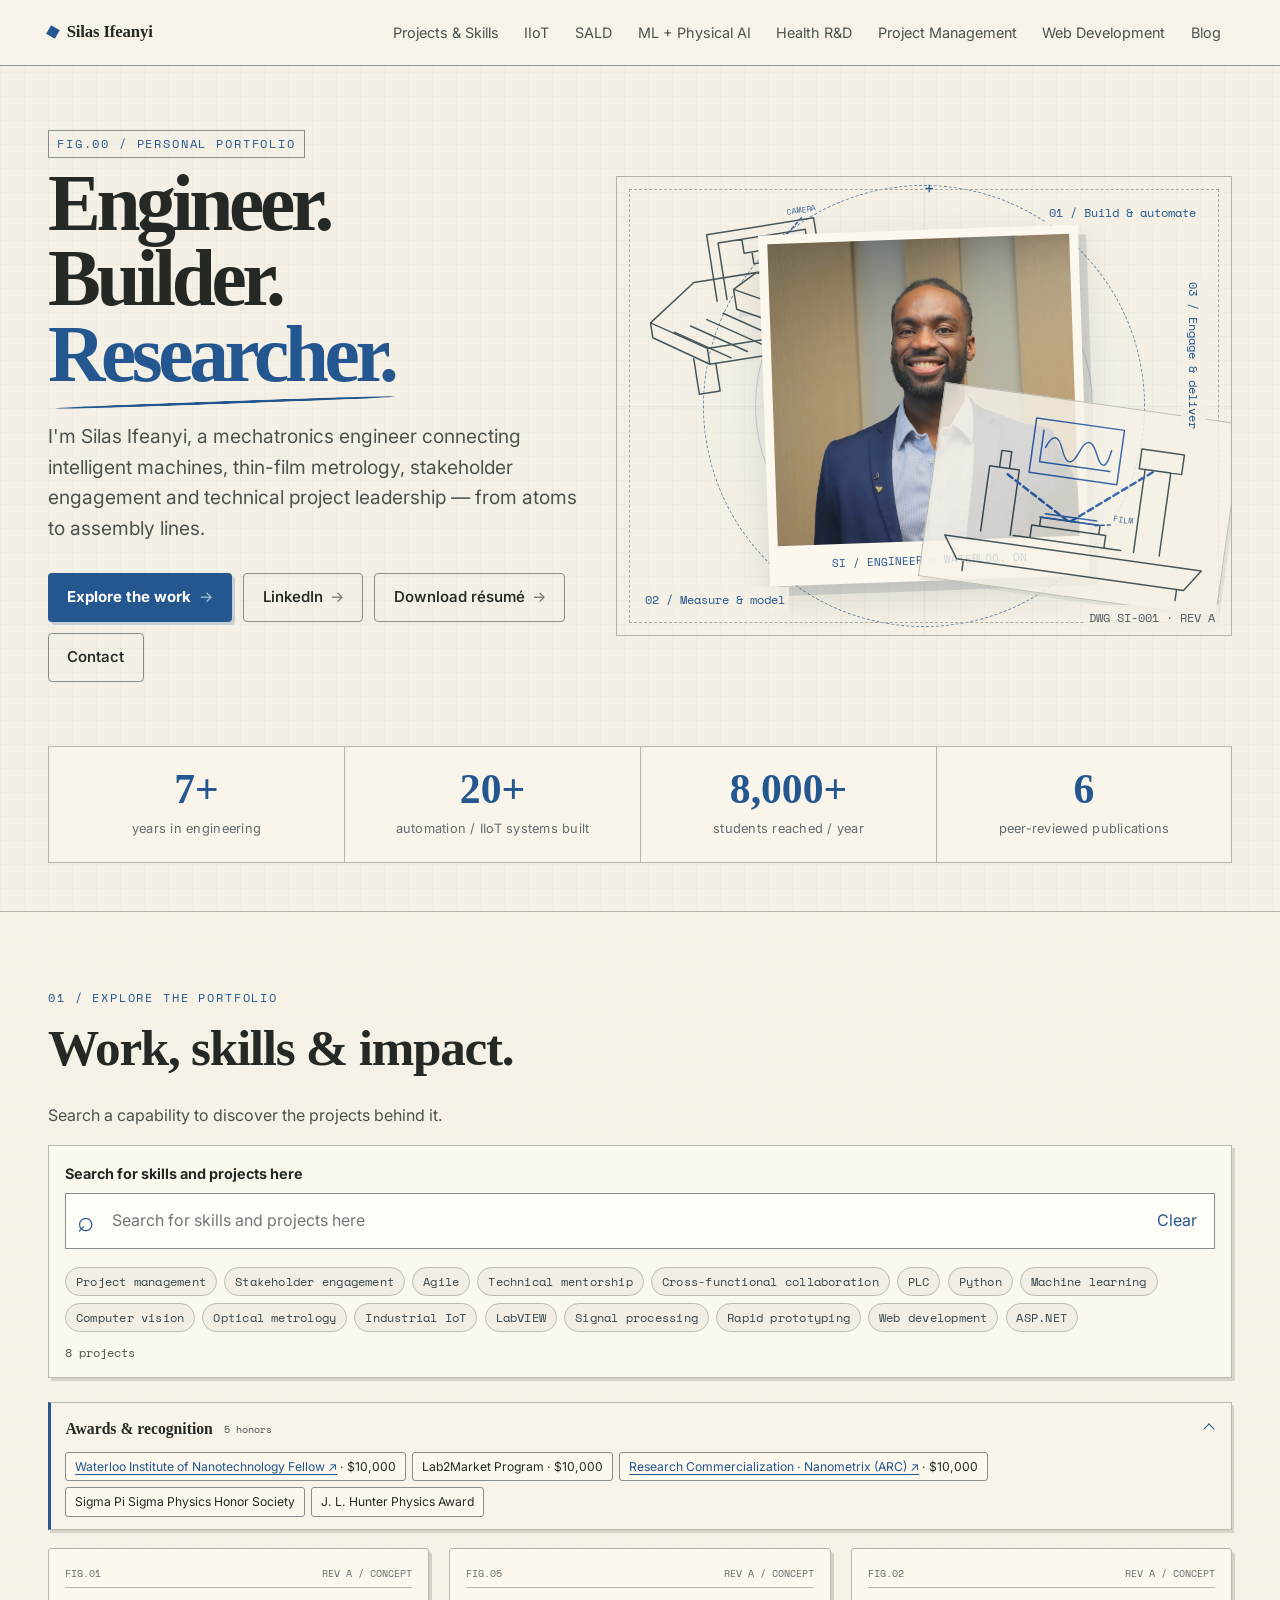
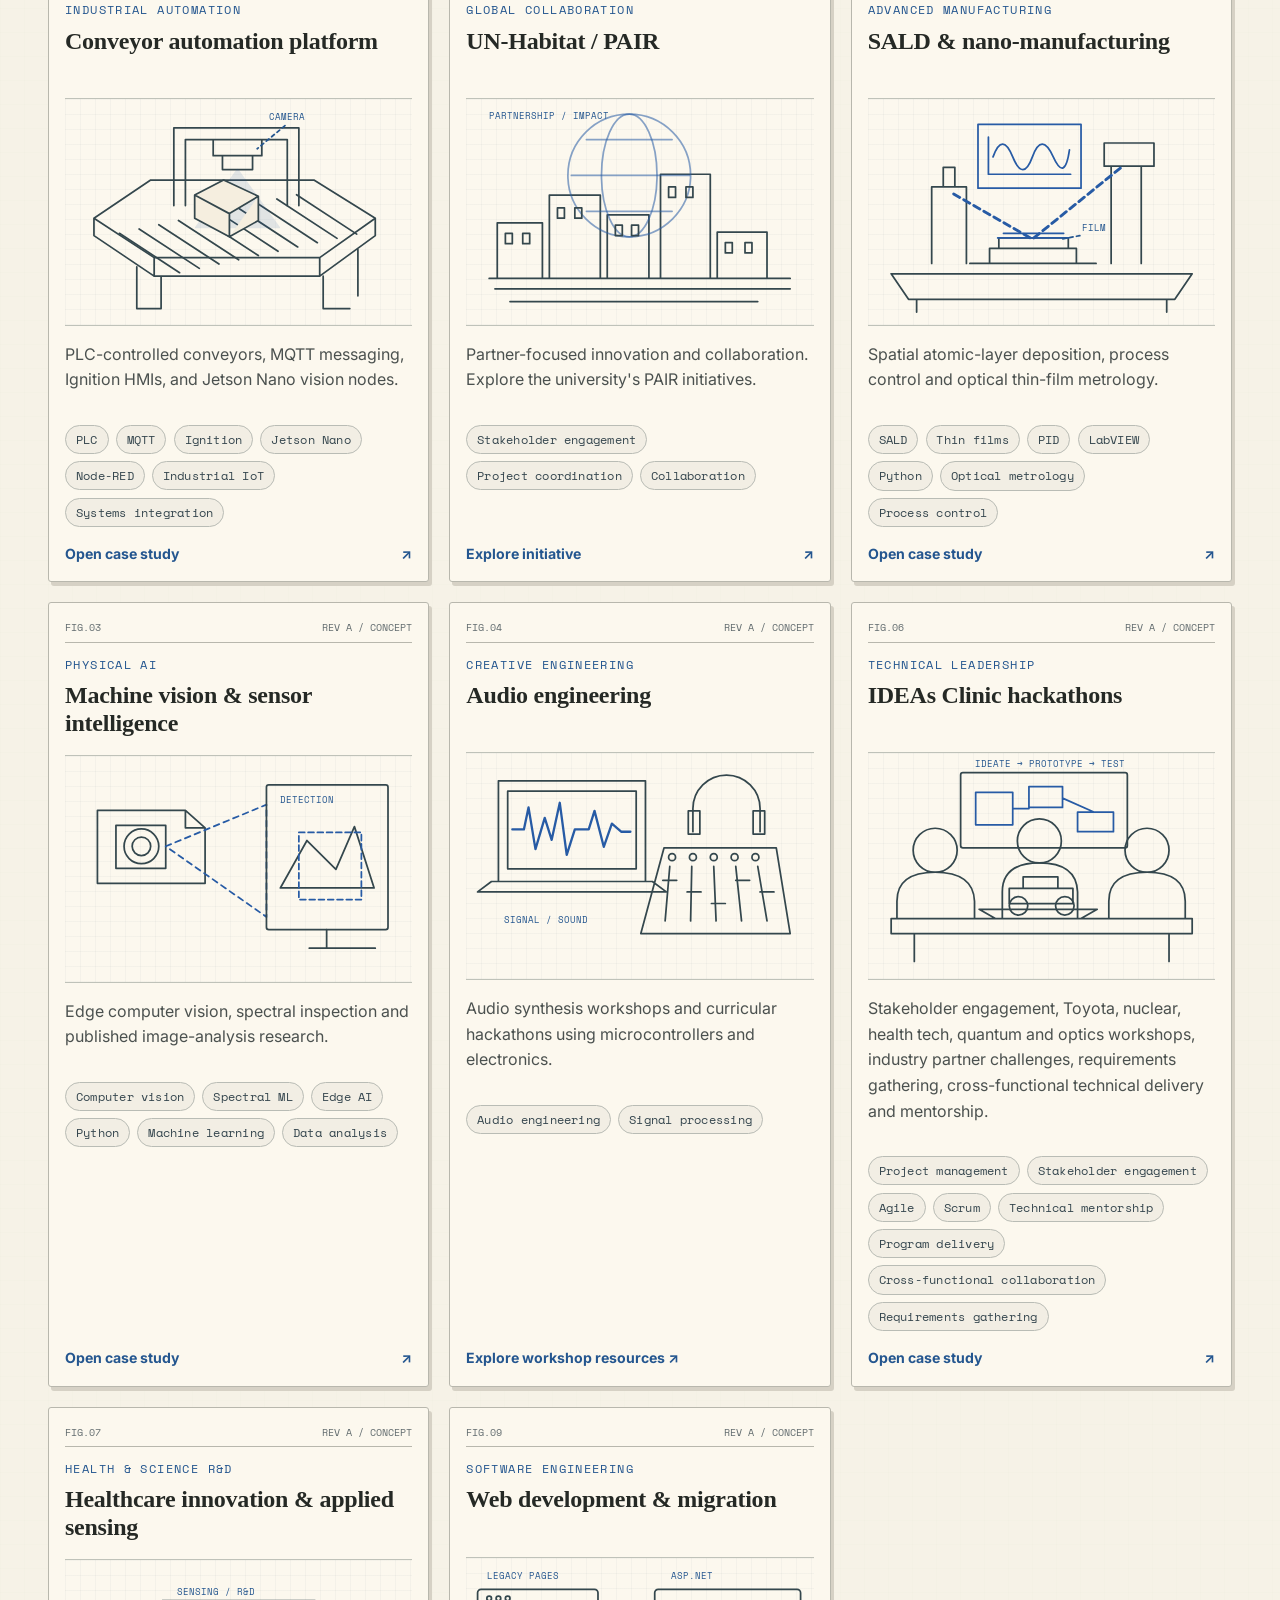
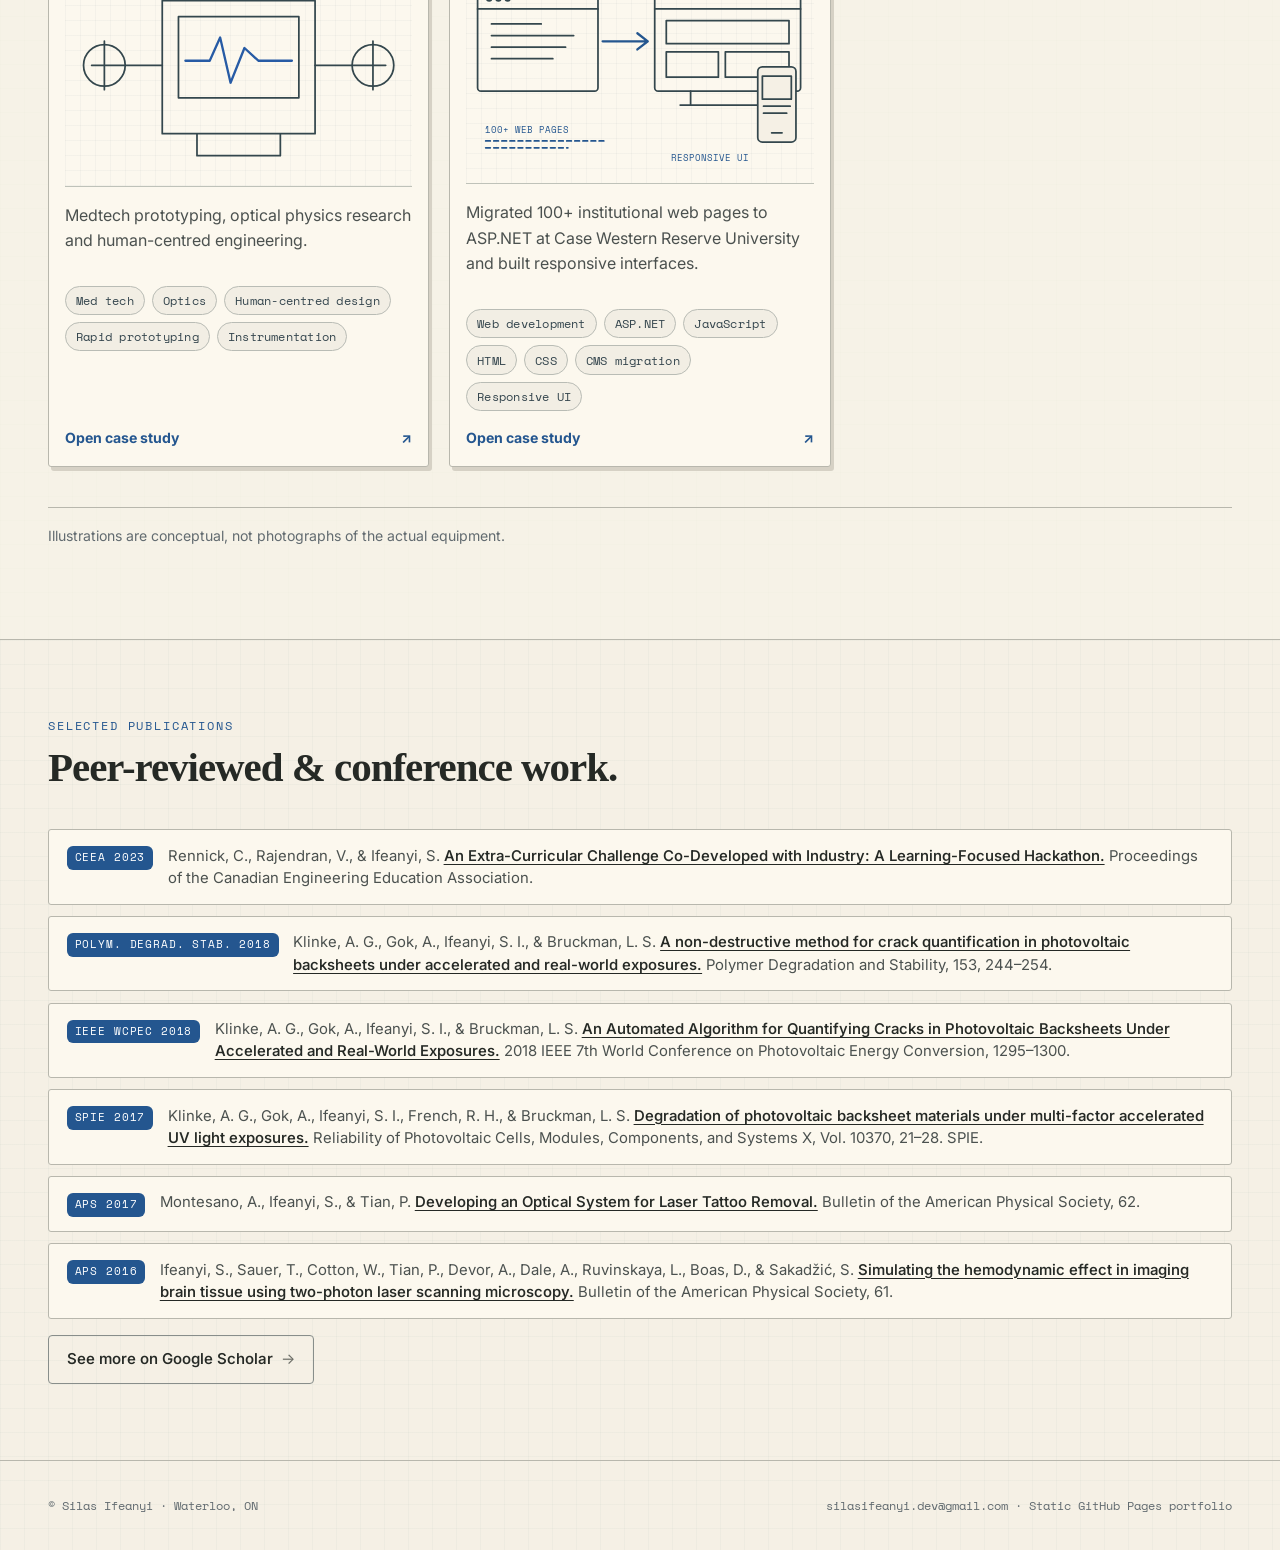
==== commit 8859ac83: "Add Blog as final navigation item in index.html" ====
--- a/index.html
+++ b/index.html
@@ -22,6 +22,7 @@
       <a href="pages/healthcare-science-rnd.html">Health R&D</a>
       <a href="pages/project-management-ideas-clinic.html">Project Management</a>
       <a href="pages/web-development.html">Web Development</a>
+      <a href="blog/">Blog</a>
     </div>
     <details class="mobile-menu"><summary aria-label="Navigation menu"><span class="hamburger-icon" aria-hidden="true"><span></span><span></span><span></span></span></summary><div class="mobile-menu-links" aria-label="Mobile navigation">
       <a href="#projects">Projects & Skills</a>
@@ -31,6 +32,7 @@
       <a href="pages/healthcare-science-rnd.html">Health R&D</a>
       <a href="pages/project-management-ideas-clinic.html">Project Management</a>
       <a href="pages/web-development.html">Web Development</a>
+      <a href="blog/">Blog</a>
     </div></details>
   </nav>
 
